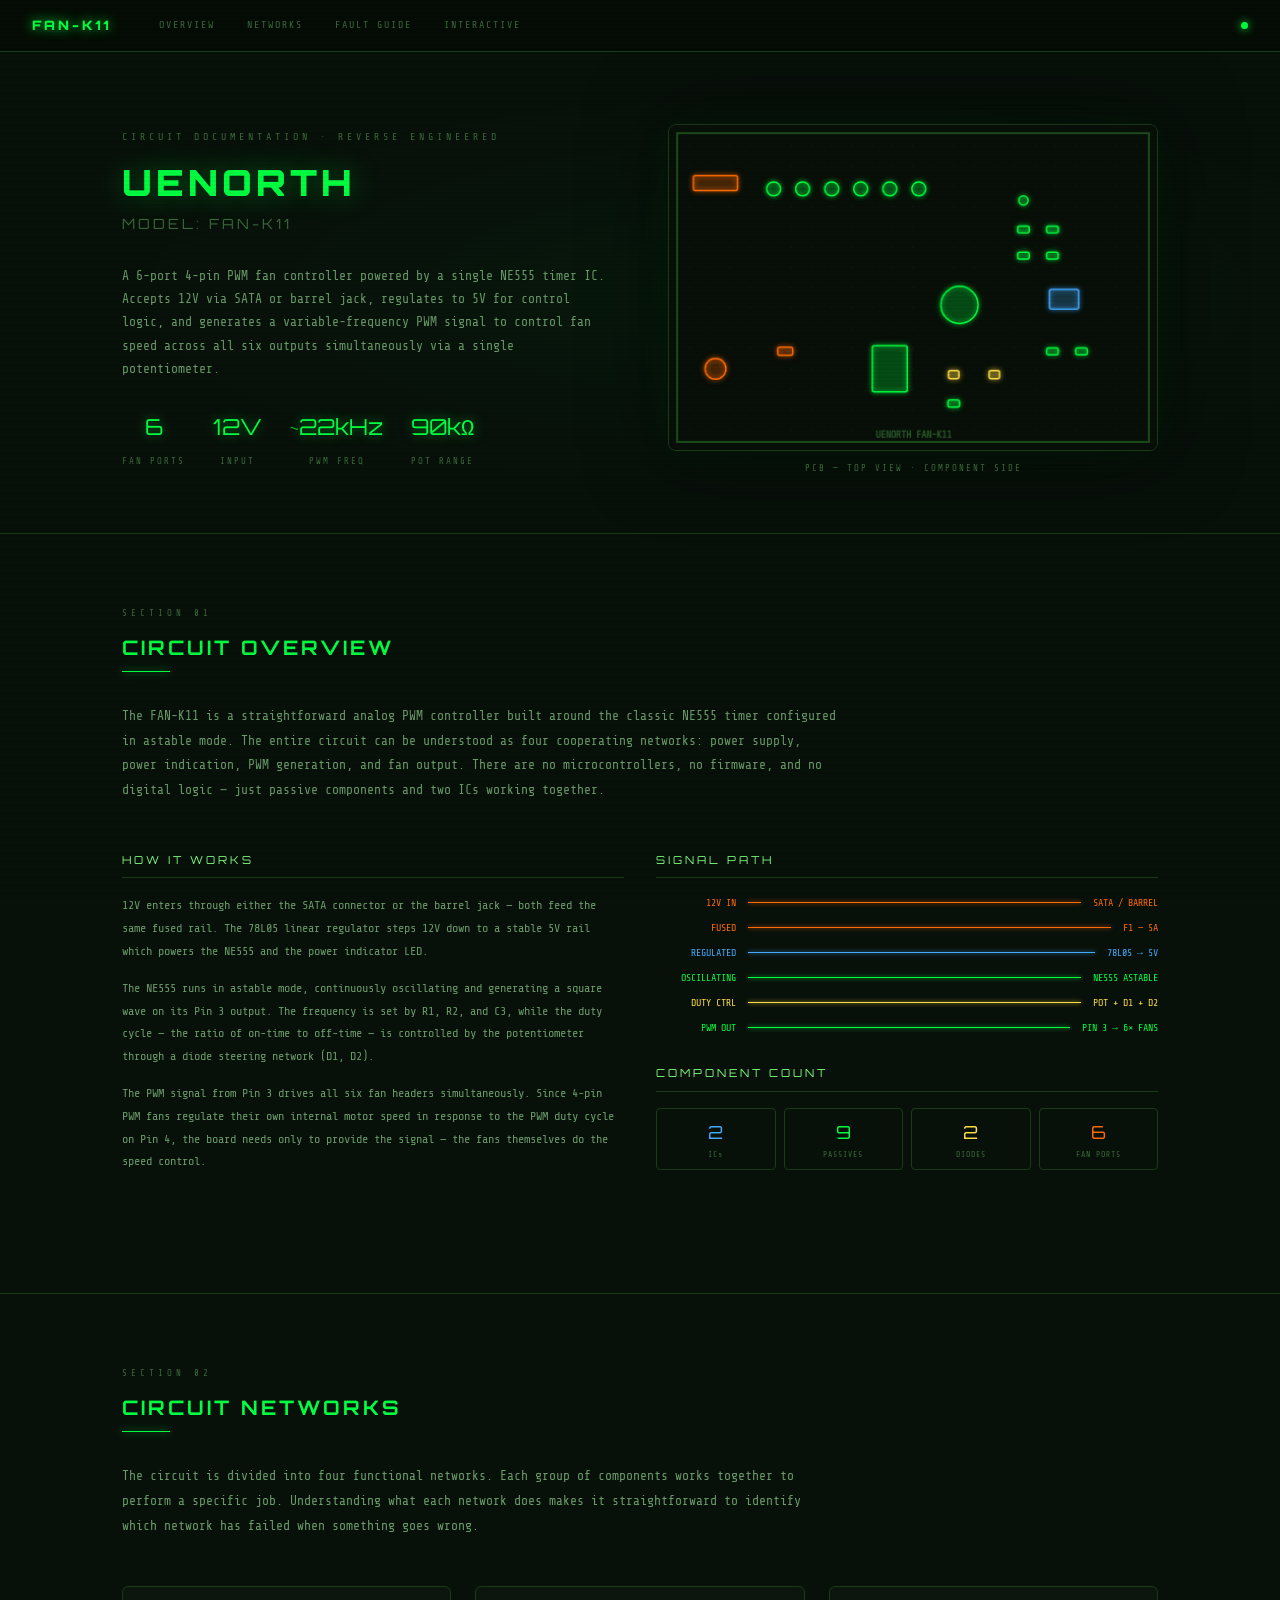
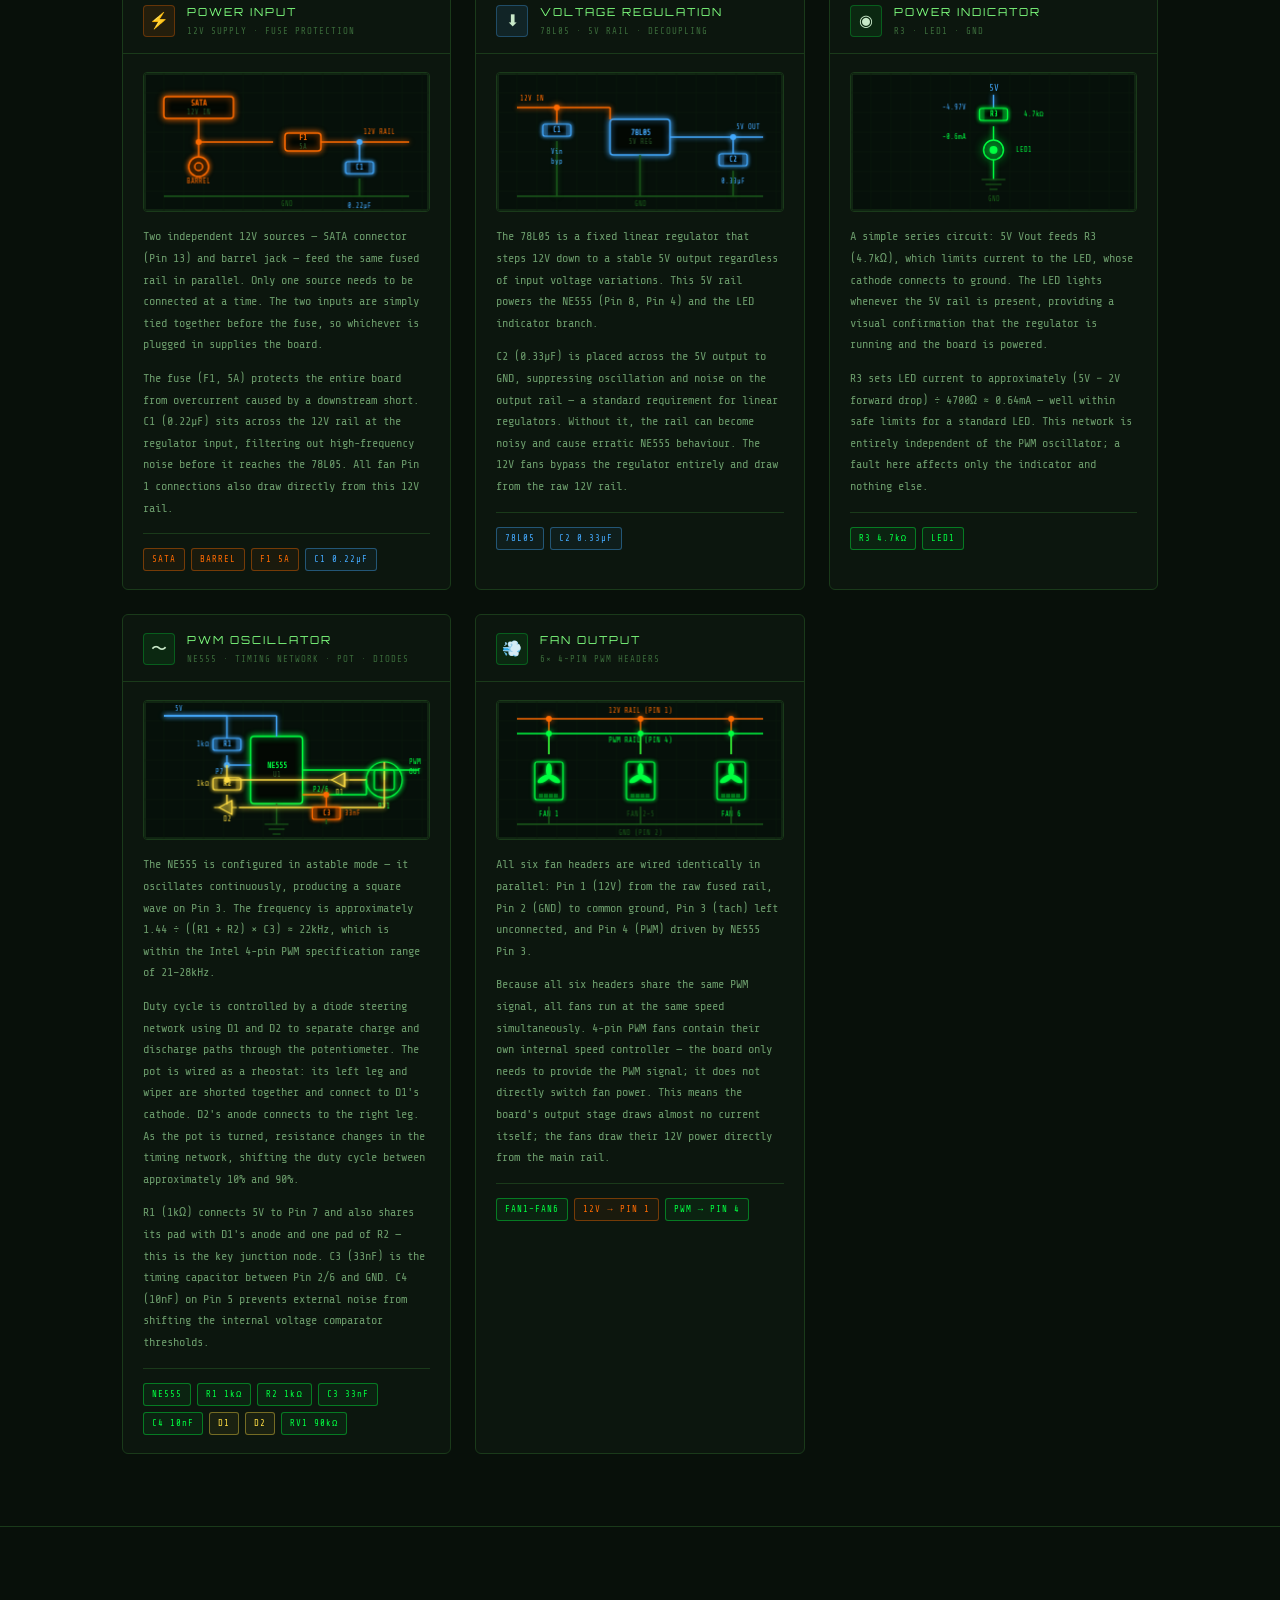
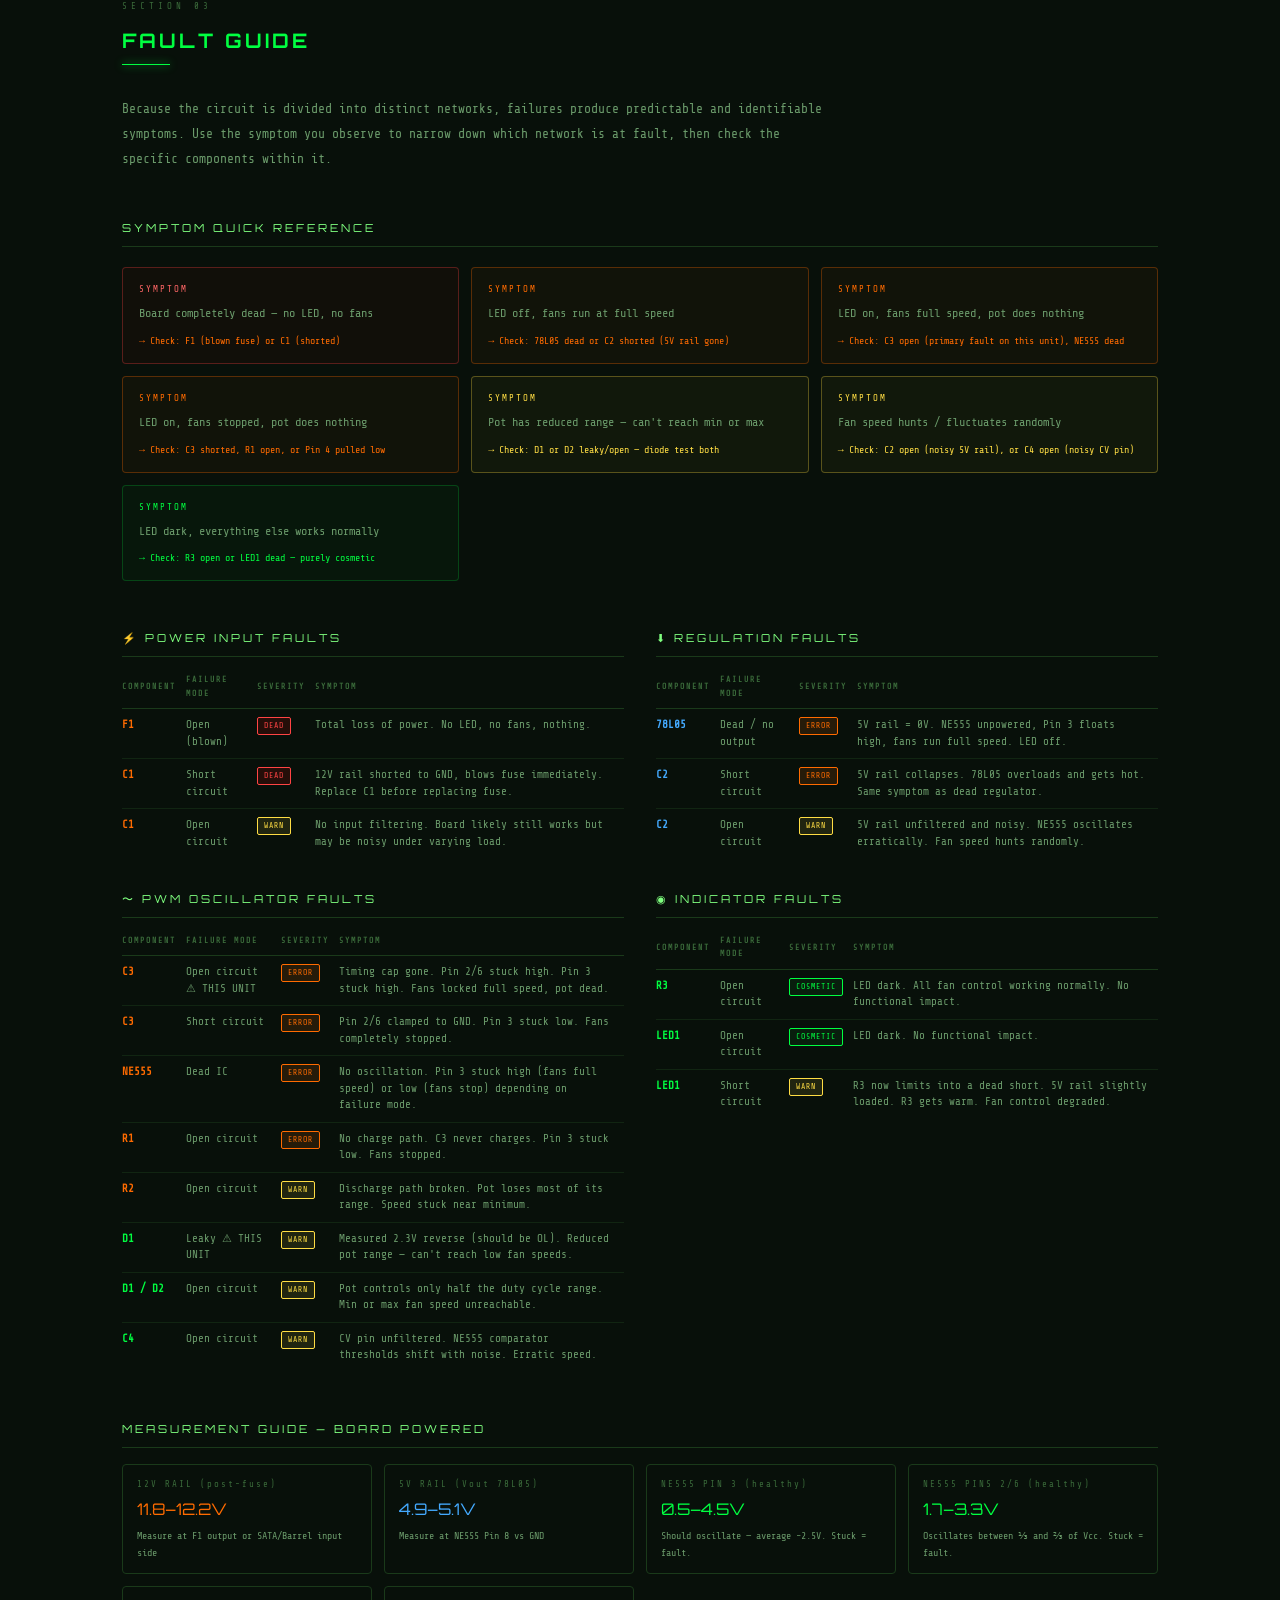
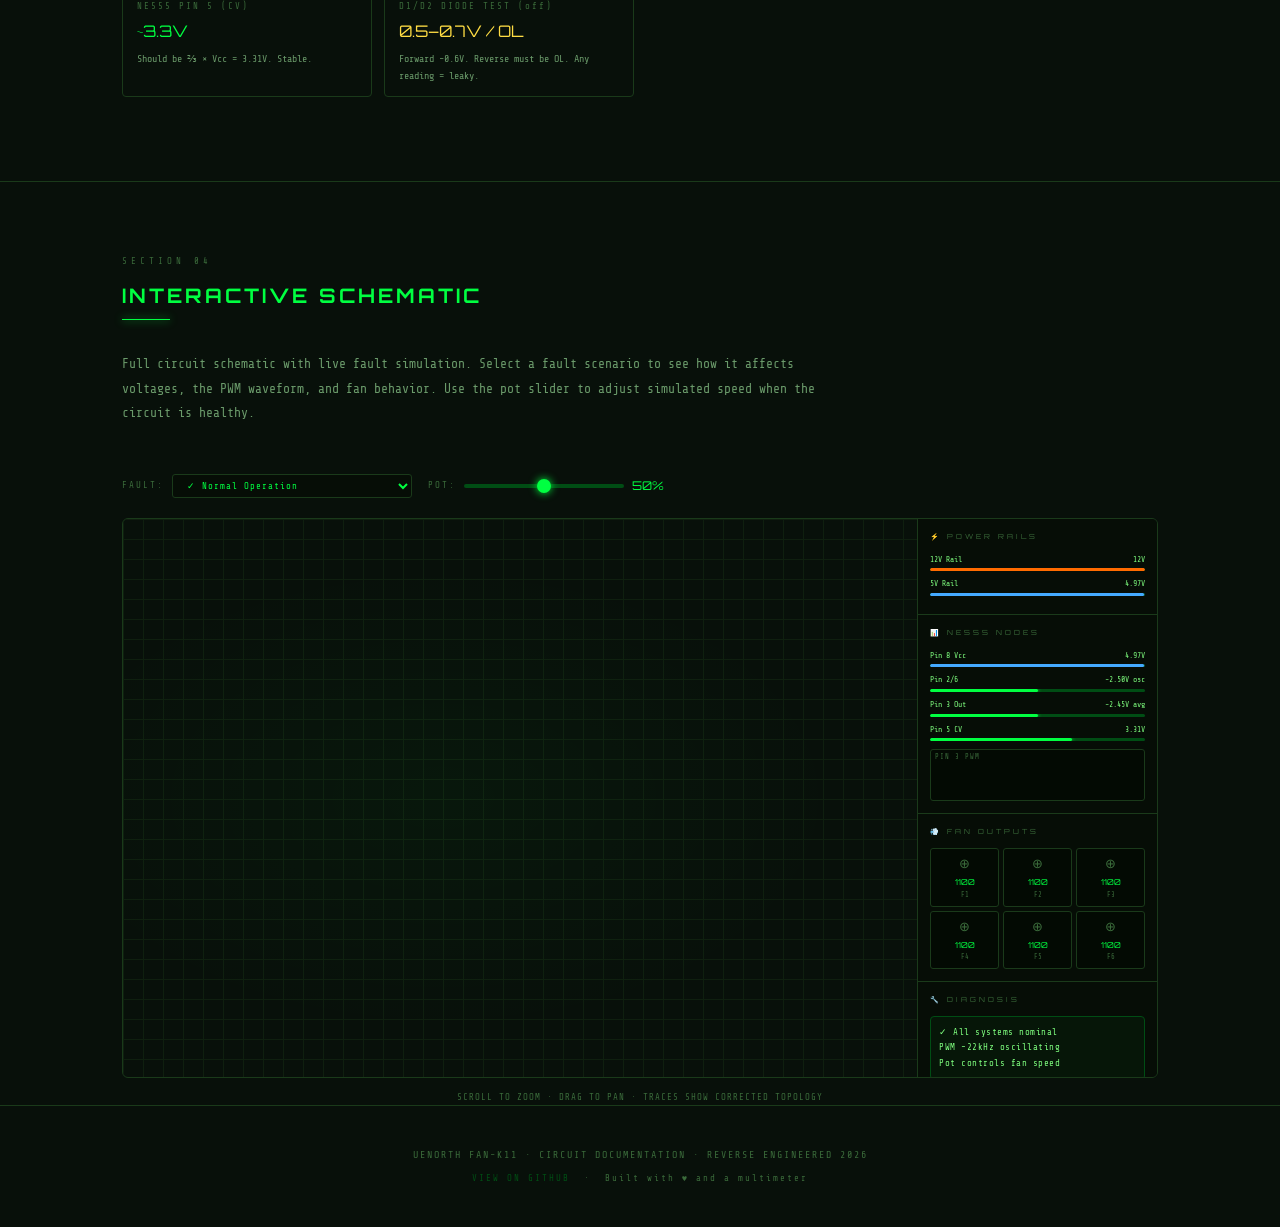
==== index.html @ 28eddf1e "Remove Repair log. Fix rendering of circuits" ====
<!DOCTYPE html>
<html lang="en">
<head>
<meta charset="UTF-8">
<meta name="viewport" content="width=device-width, initial-scale=1.0">
<title>UENORTH FAN-K11 — Circuit Documentation</title>
<link rel="stylesheet" href="css/style.css">
</head>

<!-- ── NAV ── -->
<nav>
  <div class="nav-logo">FAN-K11</div>
  <div class="nav-links">
    <a href="#overview">OVERVIEW</a>
    <a href="#networks">NETWORKS</a>
    <a href="#faults">FAULT GUIDE</a>
    <a href="#interactive">INTERACTIVE</a>
  </div>
  <div class="nav-dot"></div>
</nav>

<!-- ── HERO ── -->
<section id="hero">
  <div class="container">
    <div class="hero-grid">
      <div>
        <div class="hero-eyebrow">CIRCUIT DOCUMENTATION · REVERSE ENGINEERED</div>
        <div class="hero-title">UENORTH</div>
        <div class="hero-sub">MODEL: FAN-K11</div>
        <p class="hero-desc">
          A 6-port 4-pin PWM fan controller powered by a single NE555 timer IC.
          Accepts 12V via SATA or barrel jack, regulates to 5V for control logic,
          and generates a variable-frequency PWM signal to control fan speed across
          all six outputs simultaneously via a single potentiometer.
        </p>
        <div class="hero-stats">
          <div class="stat"><span class="stat-val">6</span><span class="stat-label">FAN PORTS</span></div>
          <div class="stat"><span class="stat-val">12V</span><span class="stat-label">INPUT</span></div>
          <div class="stat"><span class="stat-val">~22kHz</span><span class="stat-label">PWM FREQ</span></div>
          <div class="stat"><span class="stat-val">90kΩ</span><span class="stat-label">POT RANGE</span></div>
        </div>
      </div>
      <div class="hero-board">
        <div class="board-img-wrap">
          <canvas id="boardThumb" width="480" height="320" style="width:100%;display:block;"></canvas>
        </div>
        <div class="board-caption">PCB — TOP VIEW · COMPONENT SIDE</div>
      </div>
    </div>
  </div>
</section>

<!-- ── OVERVIEW ── -->
<section id="overview">
  <div class="container">
    <div class="section-eyebrow">SECTION 01</div>
    <div class="section-title">CIRCUIT OVERVIEW</div>
    <div class="section-rule"></div>
    <p class="section-intro">
      The FAN-K11 is a straightforward analog PWM controller built around the classic NE555 timer configured in astable mode.
      The entire circuit can be understood as four cooperating networks: power supply, power indication, PWM generation, and fan output.
      There are no microcontrollers, no firmware, and no digital logic — just passive components and two ICs working together.
    </p>

    <div style="display:grid;grid-template-columns:1fr 1fr;gap:32px;margin-bottom:48px;">
      <div>
        <div class="fault-group-title">HOW IT WORKS</div>
        <p style="font-size:12px;color:var(--text-dim);line-height:1.9;margin-bottom:14px;">
          12V enters through either the SATA connector or the barrel jack — both feed the same fused rail.
          The 78L05 linear regulator steps 12V down to a stable 5V rail which powers the NE555 and the power indicator LED.
        </p>
        <p style="font-size:12px;color:var(--text-dim);line-height:1.9;margin-bottom:14px;">
          The NE555 runs in astable mode, continuously oscillating and generating a square wave on its Pin 3 output.
          The frequency is set by R1, R2, and C3, while the duty cycle — the ratio of on-time to off-time — is controlled
          by the potentiometer through a diode steering network (D1, D2).
        </p>
        <p style="font-size:12px;color:var(--text-dim);line-height:1.9;">
          The PWM signal from Pin 3 drives all six fan headers simultaneously. Since 4-pin PWM fans regulate their own
          internal motor speed in response to the PWM duty cycle on Pin 4, the board needs only to provide the signal —
          the fans themselves do the speed control.
        </p>
      </div>
      <div>
        <div class="fault-group-title">SIGNAL PATH</div>
        <div style="display:flex;flex-direction:column;gap:8px;">
          <div style="display:flex;align-items:center;gap:12px;">
            <div style="width:80px;text-align:right;font-size:10px;color:var(--orange);">12V IN</div>
            <div style="flex:1;height:1px;background:var(--orange);box-shadow:0 0 4px var(--orange);"></div>
            <div style="font-size:10px;color:var(--orange);">SATA / BARREL</div>
          </div>
          <div style="display:flex;align-items:center;gap:12px;">
            <div style="width:80px;text-align:right;font-size:10px;color:var(--orange);">FUSED</div>
            <div style="flex:1;height:1px;background:var(--orange);box-shadow:0 0 4px var(--orange);"></div>
            <div style="font-size:10px;color:var(--orange);">F1 — 5A</div>
          </div>
          <div style="display:flex;align-items:center;gap:12px;">
            <div style="width:80px;text-align:right;font-size:10px;color:var(--blue);">REGULATED</div>
            <div style="flex:1;height:1px;background:var(--blue);box-shadow:0 0 4px var(--blue);"></div>
            <div style="font-size:10px;color:var(--blue);">78L05 → 5V</div>
          </div>
          <div style="display:flex;align-items:center;gap:12px;">
            <div style="width:80px;text-align:right;font-size:10px;color:var(--trace);">OSCILLATING</div>
            <div style="flex:1;height:1px;background:var(--trace);box-shadow:0 0 4px var(--trace);"></div>
            <div style="font-size:10px;color:var(--trace);">NE555 ASTABLE</div>
          </div>
          <div style="display:flex;align-items:center;gap:12px;">
            <div style="width:80px;text-align:right;font-size:10px;color:var(--yellow);">DUTY CTRL</div>
            <div style="flex:1;height:1px;background:var(--yellow);box-shadow:0 0 4px var(--yellow);"></div>
            <div style="font-size:10px;color:var(--yellow);">POT + D1 + D2</div>
          </div>
          <div style="display:flex;align-items:center;gap:12px;">
            <div style="width:80px;text-align:right;font-size:10px;color:var(--trace);">PWM OUT</div>
            <div style="flex:1;height:1px;background:var(--trace);box-shadow:0 0 4px var(--trace);"></div>
            <div style="font-size:10px;color:var(--trace);">PIN 3 → 6× FANS</div>
          </div>
        </div>

        <div style="margin-top:28px;">
          <div class="fault-group-title">COMPONENT COUNT</div>
          <div style="display:grid;grid-template-columns:repeat(4,1fr);gap:8px;">
            <div style="text-align:center;padding:8px;border:1px solid var(--border);border-radius:4px;">
              <div style="font-family:'Orbitron',monospace;font-size:18px;color:var(--blue);">2</div>
              <div style="font-size:8px;color:var(--dim);letter-spacing:1px;">ICs</div>
            </div>
            <div style="text-align:center;padding:8px;border:1px solid var(--border);border-radius:4px;">
              <div style="font-family:'Orbitron',monospace;font-size:18px;color:var(--trace);">9</div>
              <div style="font-size:8px;color:var(--dim);letter-spacing:1px;">PASSIVES</div>
            </div>
            <div style="text-align:center;padding:8px;border:1px solid var(--border);border-radius:4px;">
              <div style="font-family:'Orbitron',monospace;font-size:18px;color:var(--yellow);">2</div>
              <div style="font-size:8px;color:var(--dim);letter-spacing:1px;">DIODES</div>
            </div>
            <div style="text-align:center;padding:8px;border:1px solid var(--border);border-radius:4px;">
              <div style="font-family:'Orbitron',monospace;font-size:18px;color:var(--orange);">6</div>
              <div style="font-size:8px;color:var(--dim);letter-spacing:1px;">FAN PORTS</div>
            </div>
          </div>
        </div>
      </div>
    </div>
  </div>
</section>

<!-- ── NETWORKS ── -->
<section id="networks">
  <div class="container">
    <div class="section-eyebrow">SECTION 02</div>
    <div class="section-title">CIRCUIT NETWORKS</div>
    <div class="section-rule"></div>
    <p class="section-intro">
      The circuit is divided into four functional networks. Each group of components works together to perform a specific job.
      Understanding what each network does makes it straightforward to identify which network has failed when something goes wrong.
    </p>
    <div class="networks">

      <!-- Power Input -->
      <div class="net-card">
        <div class="net-card-header">
          <div class="net-icon" style="background:rgba(255,107,0,0.1);border:1px solid rgba(255,107,0,0.3);">⚡</div>
          <div>
            <div class="net-card-title">POWER INPUT</div>
            <div class="net-card-sub">12V SUPPLY · FUSE PROTECTION</div>
          </div>
        </div>
        <div class="net-card-body">
          <canvas class="mini-diagram" id="mini-power"></canvas>
          <p>Two independent 12V sources — SATA connector (Pin 13) and barrel jack — feed the same fused rail in parallel.
          Only one source needs to be connected at a time. The two inputs are simply tied together before the fuse,
          so whichever is plugged in supplies the board.</p>
          <p>The fuse (F1, 5A) protects the entire board from overcurrent caused by a downstream short.
          C1 (0.22µF) sits across the 12V rail at the regulator input, filtering out high-frequency
          noise before it reaches the 78L05. All fan Pin 1 connections also draw directly from this 12V rail.</p>
          <div class="comp-pills">
            <span class="pill pill-orange">SATA</span>
            <span class="pill pill-orange">BARREL</span>
            <span class="pill pill-orange">F1 5A</span>
            <span class="pill pill-blue">C1 0.22µF</span>
          </div>
        </div>
      </div>

      <!-- Regulation -->
      <div class="net-card">
        <div class="net-card-header">
          <div class="net-icon" style="background:rgba(68,170,255,0.1);border:1px solid rgba(68,170,255,0.3);">⬇</div>
          <div>
            <div class="net-card-title">VOLTAGE REGULATION</div>
            <div class="net-card-sub">78L05 · 5V RAIL · DECOUPLING</div>
          </div>
        </div>
        <div class="net-card-body">
          <canvas class="mini-diagram" id="mini-reg"></canvas>
          <p>The 78L05 is a fixed linear regulator that steps 12V down to a stable 5V output regardless
          of input voltage variations. This 5V rail powers the NE555 (Pin 8, Pin 4) and the LED indicator branch.</p>
          <p>C2 (0.33µF) is placed across the 5V output to GND, suppressing oscillation and noise on the
          output rail — a standard requirement for linear regulators. Without it, the rail can become noisy
          and cause erratic NE555 behaviour. The 12V fans bypass the regulator entirely and draw from the raw 12V rail.</p>
          <div class="comp-pills">
            <span class="pill pill-blue">78L05</span>
            <span class="pill pill-blue">C2 0.33µF</span>
          </div>
        </div>
      </div>

      <!-- Power Indicator -->
      <div class="net-card">
        <div class="net-card-header">
          <div class="net-icon" style="background:rgba(0,255,65,0.08);border:1px solid rgba(0,255,65,0.25);">◉</div>
          <div>
            <div class="net-card-title">POWER INDICATOR</div>
            <div class="net-card-sub">R3 · LED1 · GND</div>
          </div>
        </div>
        <div class="net-card-body">
          <canvas class="mini-diagram" id="mini-led"></canvas>
          <p>A simple series circuit: 5V Vout feeds R3 (4.7kΩ), which limits current to the LED,
          whose cathode connects to ground. The LED lights whenever the 5V rail is present,
          providing a visual confirmation that the regulator is running and the board is powered.</p>
          <p>R3 sets LED current to approximately (5V − 2V forward drop) ÷ 4700Ω ≈ 0.64mA — well within
          safe limits for a standard LED. This network is entirely independent of the PWM oscillator;
          a fault here affects only the indicator and nothing else.</p>
          <div class="comp-pills">
            <span class="pill pill-green">R3 4.7kΩ</span>
            <span class="pill pill-green">LED1</span>
          </div>
        </div>
      </div>

      <!-- PWM Oscillator -->
      <div class="net-card" style="grid-column: span 1;">
        <div class="net-card-header">
          <div class="net-icon" style="background:rgba(0,255,65,0.08);border:1px solid rgba(0,255,65,0.25);">〜</div>
          <div>
            <div class="net-card-title">PWM OSCILLATOR</div>
            <div class="net-card-sub">NE555 · TIMING NETWORK · POT · DIODES</div>
          </div>
        </div>
        <div class="net-card-body">
          <canvas class="mini-diagram" id="mini-pwm"></canvas>
          <p>The NE555 is configured in astable mode — it oscillates continuously, producing a square wave on Pin 3.
          The frequency is approximately 1.44 ÷ ((R1 + R2) × C3) ≈ 22kHz, which is within the Intel 4-pin PWM
          specification range of 21–28kHz.</p>
          <p>Duty cycle is controlled by a diode steering network using D1 and D2 to separate charge and discharge paths
          through the potentiometer. The pot is wired as a rheostat: its left leg and wiper are shorted together and
          connect to D1's cathode. D2's anode connects to the right leg. As the pot is turned, resistance changes in
          the timing network, shifting the duty cycle between approximately 10% and 90%.</p>
          <p>R1 (1kΩ) connects 5V to Pin 7 and also shares its pad with D1's anode and one pad of R2 — this is the
          key junction node. C3 (33nF) is the timing capacitor between Pin 2/6 and GND. C4 (10nF) on Pin 5 prevents
          external noise from shifting the internal voltage comparator thresholds.</p>
          <div class="comp-pills">
            <span class="pill pill-green">NE555</span>
            <span class="pill pill-green">R1 1kΩ</span>
            <span class="pill pill-green">R2 1kΩ</span>
            <span class="pill pill-green">C3 33nF</span>
            <span class="pill pill-green">C4 10nF</span>
            <span class="pill pill-yellow">D1</span>
            <span class="pill pill-yellow">D2</span>
            <span class="pill pill-green">RV1 90kΩ</span>
          </div>
        </div>
      </div>

      <!-- Fan Output -->
      <div class="net-card">
        <div class="net-card-header">
          <div class="net-icon" style="background:rgba(0,255,65,0.08);border:1px solid rgba(0,255,65,0.25);">💨</div>
          <div>
            <div class="net-card-title">FAN OUTPUT</div>
            <div class="net-card-sub">6× 4-PIN PWM HEADERS</div>
          </div>
        </div>
        <div class="net-card-body">
          <canvas class="mini-diagram" id="mini-fan"></canvas>
          <p>All six fan headers are wired identically in parallel: Pin 1 (12V) from the raw fused rail,
          Pin 2 (GND) to common ground, Pin 3 (tach) left unconnected, and Pin 4 (PWM) driven by NE555 Pin 3.</p>
          <p>Because all six headers share the same PWM signal, all fans run at the same speed simultaneously.
          4-pin PWM fans contain their own internal speed controller — the board only needs to provide the PWM
          signal; it does not directly switch fan power. This means the board's output stage draws almost no current
          itself; the fans draw their 12V power directly from the main rail.</p>
          <div class="comp-pills">
            <span class="pill pill-green">FAN1–FAN6</span>
            <span class="pill pill-orange">12V → PIN 1</span>
            <span class="pill pill-green">PWM → PIN 4</span>
          </div>
        </div>
      </div>

    </div>
  </div>
</section>

<!-- ── FAULTS ── -->
<section id="faults">
  <div class="container">
    <div class="section-eyebrow">SECTION 03</div>
    <div class="section-title">FAULT GUIDE</div>
    <div class="section-rule"></div>
    <p class="section-intro">
      Because the circuit is divided into distinct networks, failures produce predictable and identifiable symptoms.
      Use the symptom you observe to narrow down which network is at fault, then check the specific components within it.
    </p>

    <!-- Symptom quick-ref -->
    <div class="fault-group-title" style="margin-bottom:20px;">SYMPTOM QUICK REFERENCE</div>
    <div style="display:grid;grid-template-columns:repeat(auto-fill,minmax(260px,1fr));gap:12px;margin-bottom:48px;">
      <div style="padding:14px 16px;border:1px solid rgba(255,68,68,0.3);border-radius:4px;background:rgba(255,0,0,0.04);">
        <div style="font-size:9px;letter-spacing:2px;color:#ff6666;margin-bottom:6px;">SYMPTOM</div>
        <div style="font-size:12px;color:var(--text-dim);margin-bottom:8px;">Board completely dead — no LED, no fans</div>
        <div style="font-size:10px;color:var(--orange);">→ Check: F1 (blown fuse) or C1 (shorted)</div>
      </div>
      <div style="padding:14px 16px;border:1px solid rgba(255,107,0,0.3);border-radius:4px;background:rgba(255,107,0,0.04);">
        <div style="font-size:9px;letter-spacing:2px;color:var(--orange);margin-bottom:6px;">SYMPTOM</div>
        <div style="font-size:12px;color:var(--text-dim);margin-bottom:8px;">LED off, fans run at full speed</div>
        <div style="font-size:10px;color:var(--orange);">→ Check: 78L05 dead or C2 shorted (5V rail gone)</div>
      </div>
      <div style="padding:14px 16px;border:1px solid rgba(255,107,0,0.3);border-radius:4px;background:rgba(255,107,0,0.04);">
        <div style="font-size:9px;letter-spacing:2px;color:var(--orange);margin-bottom:6px;">SYMPTOM</div>
        <div style="font-size:12px;color:var(--text-dim);margin-bottom:8px;">LED on, fans full speed, pot does nothing</div>
        <div style="font-size:10px;color:var(--orange);">→ Check: C3 open (primary fault on this unit), NE555 dead</div>
      </div>
      <div style="padding:14px 16px;border:1px solid rgba(255,107,0,0.3);border-radius:4px;background:rgba(255,107,0,0.04);">
        <div style="font-size:9px;letter-spacing:2px;color:var(--orange);margin-bottom:6px;">SYMPTOM</div>
        <div style="font-size:12px;color:var(--text-dim);margin-bottom:8px;">LED on, fans stopped, pot does nothing</div>
        <div style="font-size:10px;color:var(--orange);">→ Check: C3 shorted, R1 open, or Pin 4 pulled low</div>
      </div>
      <div style="padding:14px 16px;border:1px solid rgba(255,221,68,0.3);border-radius:4px;background:rgba(255,221,68,0.04);">
        <div style="font-size:9px;letter-spacing:2px;color:var(--yellow);margin-bottom:6px;">SYMPTOM</div>
        <div style="font-size:12px;color:var(--text-dim);margin-bottom:8px;">Pot has reduced range — can't reach min or max</div>
        <div style="font-size:10px;color:var(--yellow);">→ Check: D1 or D2 leaky/open — diode test both</div>
      </div>
      <div style="padding:14px 16px;border:1px solid rgba(255,221,68,0.3);border-radius:4px;background:rgba(255,221,68,0.04);">
        <div style="font-size:9px;letter-spacing:2px;color:var(--yellow);margin-bottom:6px;">SYMPTOM</div>
        <div style="font-size:12px;color:var(--text-dim);margin-bottom:8px;">Fan speed hunts / fluctuates randomly</div>
        <div style="font-size:10px;color:var(--yellow);">→ Check: C2 open (noisy 5V rail), or C4 open (noisy CV pin)</div>
      </div>
      <div style="padding:14px 16px;border:1px solid rgba(0,255,65,0.2);border-radius:4px;background:rgba(0,255,65,0.03);">
        <div style="font-size:9px;letter-spacing:2px;color:var(--trace);margin-bottom:6px;">SYMPTOM</div>
        <div style="font-size:12px;color:var(--text-dim);margin-bottom:8px;">LED dark, everything else works normally</div>
        <div style="font-size:10px;color:var(--trace);">→ Check: R3 open or LED1 dead — purely cosmetic</div>
      </div>
    </div>

    <div class="fault-section-grid">
      <!-- Power network faults -->
      <div>
        <div class="fault-group-title">⚡ POWER INPUT FAULTS</div>
        <table class="fault-table">
          <thead><tr><th>COMPONENT</th><th>FAILURE MODE</th><th>SEVERITY</th><th>SYMPTOM</th></tr></thead>
          <tbody>
            <tr>
              <td><span class="fault-comp">F1</span></td>
              <td>Open (blown)</td>
              <td><span class="fault-sev sev-dead">DEAD</span></td>
              <td>Total loss of power. No LED, no fans, nothing.</td>
            </tr>
            <tr>
              <td><span class="fault-comp">C1</span></td>
              <td>Short circuit</td>
              <td><span class="fault-sev sev-dead">DEAD</span></td>
              <td>12V rail shorted to GND, blows fuse immediately. Replace C1 before replacing fuse.</td>
            </tr>
            <tr>
              <td><span class="fault-comp">C1</span></td>
              <td>Open circuit</td>
              <td><span class="fault-sev sev-warn">WARN</span></td>
              <td>No input filtering. Board likely still works but may be noisy under varying load.</td>
            </tr>
          </tbody>
        </table>
      </div>

      <!-- Regulation faults -->
      <div>
        <div class="fault-group-title">⬇ REGULATION FAULTS</div>
        <table class="fault-table">
          <thead><tr><th>COMPONENT</th><th>FAILURE MODE</th><th>SEVERITY</th><th>SYMPTOM</th></tr></thead>
          <tbody>
            <tr>
              <td><span class="fault-comp blue">78L05</span></td>
              <td>Dead / no output</td>
              <td><span class="fault-sev sev-err">ERROR</span></td>
              <td>5V rail = 0V. NE555 unpowered, Pin 3 floats high, fans run full speed. LED off.</td>
            </tr>
            <tr>
              <td><span class="fault-comp blue">C2</span></td>
              <td>Short circuit</td>
              <td><span class="fault-sev sev-err">ERROR</span></td>
              <td>5V rail collapses. 78L05 overloads and gets hot. Same symptom as dead regulator.</td>
            </tr>
            <tr>
              <td><span class="fault-comp blue">C2</span></td>
              <td>Open circuit</td>
              <td><span class="fault-sev sev-warn">WARN</span></td>
              <td>5V rail unfiltered and noisy. NE555 oscillates erratically. Fan speed hunts randomly.</td>
            </tr>
          </tbody>
        </table>
      </div>

      <!-- PWM oscillator faults -->
      <div>
        <div class="fault-group-title">〜 PWM OSCILLATOR FAULTS</div>
        <table class="fault-table">
          <thead><tr><th>COMPONENT</th><th>FAILURE MODE</th><th>SEVERITY</th><th>SYMPTOM</th></tr></thead>
          <tbody>
            <tr>
              <td><span class="fault-comp">C3</span></td>
              <td>Open circuit ⚠ THIS UNIT</td>
              <td><span class="fault-sev sev-err">ERROR</span></td>
              <td>Timing cap gone. Pin 2/6 stuck high. Pin 3 stuck high. Fans locked full speed, pot dead.</td>
            </tr>
            <tr>
              <td><span class="fault-comp">C3</span></td>
              <td>Short circuit</td>
              <td><span class="fault-sev sev-err">ERROR</span></td>
              <td>Pin 2/6 clamped to GND. Pin 3 stuck low. Fans completely stopped.</td>
            </tr>
            <tr>
              <td><span class="fault-comp">NE555</span></td>
              <td>Dead IC</td>
              <td><span class="fault-sev sev-err">ERROR</span></td>
              <td>No oscillation. Pin 3 stuck high (fans full speed) or low (fans stop) depending on failure mode.</td>
            </tr>
            <tr>
              <td><span class="fault-comp">R1</span></td>
              <td>Open circuit</td>
              <td><span class="fault-sev sev-err">ERROR</span></td>
              <td>No charge path. C3 never charges. Pin 3 stuck low. Fans stopped.</td>
            </tr>
            <tr>
              <td><span class="fault-comp">R2</span></td>
              <td>Open circuit</td>
              <td><span class="fault-sev sev-warn">WARN</span></td>
              <td>Discharge path broken. Pot loses most of its range. Speed stuck near minimum.</td>
            </tr>
            <tr>
              <td><span class="fault-comp green">D1</span></td>
              <td>Leaky ⚠ THIS UNIT</td>
              <td><span class="fault-sev sev-warn">WARN</span></td>
              <td>Measured 2.3V reverse (should be OL). Reduced pot range — can't reach low fan speeds.</td>
            </tr>
            <tr>
              <td><span class="fault-comp green">D1 / D2</span></td>
              <td>Open circuit</td>
              <td><span class="fault-sev sev-warn">WARN</span></td>
              <td>Pot controls only half the duty cycle range. Min or max fan speed unreachable.</td>
            </tr>
            <tr>
              <td><span class="fault-comp green">C4</span></td>
              <td>Open circuit</td>
              <td><span class="fault-sev sev-warn">WARN</span></td>
              <td>CV pin unfiltered. NE555 comparator thresholds shift with noise. Erratic speed.</td>
            </tr>
          </tbody>
        </table>
      </div>

      <!-- Indicator faults -->
      <div>
        <div class="fault-group-title">◉ INDICATOR FAULTS</div>
        <table class="fault-table">
          <thead><tr><th>COMPONENT</th><th>FAILURE MODE</th><th>SEVERITY</th><th>SYMPTOM</th></tr></thead>
          <tbody>
            <tr>
              <td><span class="fault-comp green">R3</span></td>
              <td>Open circuit</td>
              <td><span class="fault-sev sev-ok">COSMETIC</span></td>
              <td>LED dark. All fan control working normally. No functional impact.</td>
            </tr>
            <tr>
              <td><span class="fault-comp green">LED1</span></td>
              <td>Open circuit</td>
              <td><span class="fault-sev sev-ok">COSMETIC</span></td>
              <td>LED dark. No functional impact.</td>
            </tr>
            <tr>
              <td><span class="fault-comp green">LED1</span></td>
              <td>Short circuit</td>
              <td><span class="fault-sev sev-warn">WARN</span></td>
              <td>R3 now limits into a dead short. 5V rail slightly loaded. R3 gets warm. Fan control degraded.</td>
            </tr>
          </tbody>
        </table>
      </div>
    </div>

    <!-- Measurement guide -->
    <div class="fault-group-title">MEASUREMENT GUIDE — BOARD POWERED</div>
    <div style="display:grid;grid-template-columns:repeat(auto-fill,minmax(220px,1fr));gap:12px;margin-bottom:12px;">
      <div style="padding:12px 14px;border:1px solid var(--border);border-radius:4px;">
        <div style="font-size:9px;color:var(--dim);letter-spacing:2px;margin-bottom:4px;">12V RAIL (post-fuse)</div>
        <div style="font-family:'Orbitron',monospace;font-size:16px;color:var(--orange);">11.8–12.2V</div>
        <div style="font-size:10px;color:var(--text-dim);margin-top:4px;">Measure at F1 output or SATA/Barrel input side</div>
      </div>
      <div style="padding:12px 14px;border:1px solid var(--border);border-radius:4px;">
        <div style="font-size:9px;color:var(--dim);letter-spacing:2px;margin-bottom:4px;">5V RAIL (Vout 78L05)</div>
        <div style="font-family:'Orbitron',monospace;font-size:16px;color:var(--blue);">4.9–5.1V</div>
        <div style="font-size:10px;color:var(--text-dim);margin-top:4px;">Measure at NE555 Pin 8 vs GND</div>
      </div>
      <div style="padding:12px 14px;border:1px solid var(--border);border-radius:4px;">
        <div style="font-size:9px;color:var(--dim);letter-spacing:2px;margin-bottom:4px;">NE555 PIN 3 (healthy)</div>
        <div style="font-family:'Orbitron',monospace;font-size:16px;color:var(--trace);">0.5–4.5V</div>
        <div style="font-size:10px;color:var(--text-dim);margin-top:4px;">Should oscillate — average ~2.5V. Stuck = fault.</div>
      </div>
      <div style="padding:12px 14px;border:1px solid var(--border);border-radius:4px;">
        <div style="font-size:9px;color:var(--dim);letter-spacing:2px;margin-bottom:4px;">NE555 PINS 2/6 (healthy)</div>
        <div style="font-family:'Orbitron',monospace;font-size:16px;color:var(--trace);">1.7–3.3V</div>
        <div style="font-size:10px;color:var(--text-dim);margin-top:4px;">Oscillates between ⅓ and ⅔ of Vcc. Stuck = fault.</div>
      </div>
      <div style="padding:12px 14px;border:1px solid var(--border);border-radius:4px;">
        <div style="font-size:9px;color:var(--dim);letter-spacing:2px;margin-bottom:4px;">NE555 PIN 5 (CV)</div>
        <div style="font-family:'Orbitron',monospace;font-size:16px;color:var(--trace);">~3.3V</div>
        <div style="font-size:10px;color:var(--text-dim);margin-top:4px;">Should be ⅔ × Vcc = 3.31V. Stable.</div>
      </div>
      <div style="padding:12px 14px;border:1px solid var(--border);border-radius:4px;">
        <div style="font-size:9px;color:var(--dim);letter-spacing:2px;margin-bottom:4px;">D1/D2 DIODE TEST (off)</div>
        <div style="font-family:'Orbitron',monospace;font-size:16px;color:var(--yellow);">0.5–0.7V / OL</div>
        <div style="font-size:10px;color:var(--text-dim);margin-top:4px;">Forward ~0.6V. Reverse must be OL. Any reading = leaky.</div>
      </div>
    </div>

  </div>
</section>

<!-- ── INTERACTIVE ── -->
<section id="interactive">
  <div class="container">
    <div class="section-eyebrow">SECTION 04</div>
    <div class="section-title">INTERACTIVE SCHEMATIC</div>
    <div class="section-rule"></div>
    <p class="section-intro">
      Full circuit schematic with live fault simulation. Select a fault scenario to see how it affects voltages,
      the PWM waveform, and fan behavior. Use the pot slider to adjust simulated speed when the circuit is healthy.
    </p>

    <div class="schematic-controls">
      <div class="ctrl-group">
        <span class="ctrl-label">FAULT:</span>
        <select class="ctrl-select" id="faultSel" onchange="setFault(this.value)">
          <option value="ok" selected>✓ Normal Operation</option>
          <optgroup label="── Power Stage ──">
            <option value="fuse_blown">F1 — Fuse Blown</option>
            <option value="reg_dead">78L05 — Regulator Dead</option>
            <option value="c1_short">C1 — Input Cap Shorted</option>
            <option value="c2_open">C2 — Output Cap Open</option>
            <option value="c2_short">C2 — Output Cap Shorted</option>
          </optgroup>
          <optgroup label="── PWM Oscillator ──">
            <option value="ctiming_open">C3 — Open (This Unit's Fault)</option>
            <option value="ctiming_short">C3 — Shorted</option>
            <option value="r1_open">R1 — Open</option>
            <option value="r2_open">R2 — Open</option>
            <option value="d1_open">D1 — Open/Leaky</option>
            <option value="d2_open">D2 — Open</option>
            <option value="ne555_dead">NE555 — Dead IC</option>
            <option value="pin4_low">NE555 — Pin 4 Pulled Low</option>
          </optgroup>
          <optgroup label="── Indicator ──">
            <option value="r3_open">R3 — Open (LED Dark)</option>
            <option value="led_short">LED1 — Shorted</option>
          </optgroup>
        </select>
      </div>
      <div class="ctrl-group">
        <span class="ctrl-label">POT:</span>
        <input type="range" class="ctrl-range" id="potRange" min="0" max="100" value="50">
        <span id="potVal">50%</span>
      </div>
    </div>

    <div class="schematic-wrap">
      <canvas id="simCanvas"></canvas>
      <div class="sim-sidebar">
        <div class="sim-pane">
          <div class="sim-pane-title">⚡ POWER RAILS</div>
          <div class="volt-row"><div class="volt-label"><span>12V Rail</span><span id="sv12">12.0V</span></div><div class="volt-bar"><div class="volt-fill" id="sf12" style="width:100%;background:#ff6b00;box-shadow:0 0 4px #ff6b00"></div></div></div>
          <div class="volt-row"><div class="volt-label"><span>5V Rail</span><span id="sv5">4.97V</span></div><div class="volt-bar"><div class="volt-fill" id="sf5" style="width:41%;background:#44aaff;box-shadow:0 0 4px #44aaff"></div></div></div>
        </div>
        <div class="sim-pane">
          <div class="sim-pane-title">📊 NE555 NODES</div>
          <div class="volt-row"><div class="volt-label"><span>Pin 8 Vcc</span><span id="sv8">4.97V</span></div><div class="volt-bar"><div class="volt-fill" id="sf8" style="width:41%;background:#44aaff;box-shadow:0 0 4px #44aaff"></div></div></div>
          <div class="volt-row"><div class="volt-label"><span>Pin 2/6</span><span id="sv26">~2.5V osc</span></div><div class="volt-bar"><div class="volt-fill" id="sf26" style="width:50%;background:#00ff41;box-shadow:0 0 4px #00ff41"></div></div></div>
          <div class="volt-row"><div class="volt-label"><span>Pin 3 Out</span><span id="sv3">~2.5V avg</span></div><div class="volt-bar"><div class="volt-fill" id="sf3" style="width:50%;background:#00ff41;box-shadow:0 0 4px #00ff41"></div></div></div>
          <div class="volt-row"><div class="volt-label"><span>Pin 5 CV</span><span id="sv5cv">3.31V</span></div><div class="volt-bar"><div class="volt-fill" id="sf5cv" style="width:27%;background:#00ff41;box-shadow:0 0 4px #00ff41"></div></div></div>
          <div class="pwm-canvas-wrap"><span>PIN 3 PWM</span><canvas id="pwmCanvas"></canvas></div>
        </div>
        <div class="sim-pane">
          <div class="sim-pane-title">💨 FAN OUTPUTS</div>
          <div class="fan-grid" id="fanGrid"></div>
        </div>
        <div class="sim-pane" style="flex:1">
          <div class="sim-pane-title">🔧 DIAGNOSIS</div>
          <div class="fault-banner fb-err" id="faultBanner">
            ✗ C3 OPEN CIRCUIT<br>Pin 2/6 stuck HIGH<br>Pin 3 locked HIGH<br>Fans full speed — pot dead<br><br>Fix: Replace C3 (33nF 0603)
          </div>
        </div>
      </div>
    </div>
    <p style="font-size:9px;color:var(--dim);letter-spacing:1px;margin-top:12px;text-align:center;">
      SCROLL TO ZOOM · DRAG TO PAN · TRACES SHOW CORRECTED TOPOLOGY
    </p>
  </div>
</section>

<footer>
  <div class="container">
    <p>UENORTH FAN-K11 · CIRCUIT DOCUMENTATION · REVERSE ENGINEERED 2026</p>
    <p style="margin-top:8px;font-size:9px;">
      <a href="https://github.com">VIEW ON GITHUB</a> &nbsp;·&nbsp;
      Built with ♥ and a multimeter
    </p>
  </div>
</footer>


<!-- ── Scripts — load order matters:
     data.js   : COMP_DEFS, POSITIONS, WIRES, FAULTS  (pure data, no DOM)
     draw.js   : drawing primitives + drawSim()        (needs sctx from sim.js)
     sim.js    : canvas refs, state, animation loop    (needs FAULTS + drawSim)
     thumb.js  : hero PCB thumbnail                    (needs canvas in DOM)
     nav.js    : scroll-spy                            (needs sections in DOM)
  ── -->
<script src="js/data.js"></script>
<script src="js/sim.js"></script>
<script src="js/draw.js"></script>
<script src="js/mini.js"></script>
<script src="js/thumb.js"></script>
<script src="js/nav.js"></script>
</body>
</html>
---- css/style.css ----
@import url('https://fonts.googleapis.com/css2?family=Share+Tech+Mono&family=Orbitron:wght@400;700;900&display=swap');

:root {
  --bg: #08100a;
  --surface: #0c160e;
  --border: #1a3a1a;
  --trace: #00ff41;
  --trace-dim: #004d14;
  --label: #7fff7f;
  --dim: #3a6a3a;
  --orange: #ff6b00;
  --blue: #44aaff;
  --yellow: #ffdd44;
  --red: #ff4444;
  --panel: #060d06;
  --text: #c8e8c8;
  --text-dim: #6a9a6a;
}

* { margin: 0; padding: 0; box-sizing: border-box; }

html { scroll-behavior: smooth; }

body {
  background: var(--bg);
  color: var(--text);
  font-family: 'Share Tech Mono', monospace;
  line-height: 1.7;
}

/* ── Scanline overlay ── */
body::before {
  content: '';
  position: fixed;
  inset: 0;
  background: repeating-linear-gradient(0deg, transparent, transparent 2px, rgba(0,0,0,0.04) 2px, rgba(0,0,0,0.04) 4px);
  pointer-events: none;
  z-index: 1000;
}

/* ── Nav ── */
nav {
  position: sticky;
  top: 0;
  z-index: 100;
  background: rgba(6,13,6,0.97);
  border-bottom: 1px solid var(--border);
  padding: 0 32px;
  display: flex;
  align-items: center;
  gap: 0;
  height: 52px;
  backdrop-filter: blur(8px);
}
.nav-logo {
  font-family: 'Orbitron', monospace;
  font-weight: 900;
  font-size: 13px;
  letter-spacing: 3px;
  color: var(--trace);
  text-shadow: 0 0 12px var(--trace);
  margin-right: 32px;
  white-space: nowrap;
}
.nav-links {
  display: flex;
  gap: 0;
  flex: 1;
  overflow-x: auto;
}
.nav-links a {
  color: var(--dim);
  text-decoration: none;
  font-size: 10px;
  letter-spacing: 2px;
  padding: 0 16px;
  height: 52px;
  display: flex;
  align-items: center;
  border-bottom: 2px solid transparent;
  transition: all 0.15s;
  white-space: nowrap;
}
.nav-links a:hover { color: var(--trace); border-bottom-color: var(--trace); }
.nav-links a.active { color: var(--trace); border-bottom-color: var(--trace); }
.nav-dot {
  width: 7px; height: 7px; border-radius: 50%;
  background: var(--trace); box-shadow: 0 0 8px var(--trace);
  animation: blink 2s infinite; margin-left: auto;
}
@keyframes blink { 0%,100%{opacity:1} 50%{opacity:0.2} }

/* ── Layout ── */
.container { max-width: 1100px; margin: 0 auto; padding: 0 32px; }

/* ── Hero ── */
#hero {
  border-bottom: 1px solid var(--border);
  padding: 72px 0 56px;
  background: radial-gradient(ellipse at 60% 50%, rgba(0,255,65,0.04) 0%, transparent 60%);
}
.hero-grid {
  display: grid;
  grid-template-columns: 1fr 1fr;
  gap: 56px;
  align-items: center;
}
.hero-eyebrow {
  font-size: 10px;
  letter-spacing: 4px;
  color: var(--dim);
  margin-bottom: 16px;
}
.hero-title {
  font-family: 'Orbitron', monospace;
  font-weight: 900;
  font-size: 36px;
  letter-spacing: 4px;
  color: var(--trace);
  text-shadow: 0 0 30px rgba(0,255,65,0.4);
  line-height: 1.2;
  margin-bottom: 8px;
}
.hero-sub {
  font-family: 'Orbitron', monospace;
  font-size: 14px;
  letter-spacing: 3px;
  color: var(--dim);
  margin-bottom: 28px;
}
.hero-desc {
  font-size: 13px;
  color: var(--text-dim);
  line-height: 1.8;
  margin-bottom: 28px;
}
.hero-stats {
  display: flex;
  gap: 28px;
}
.stat {
  text-align: center;
}
.stat-val {
  font-family: 'Orbitron', monospace;
  font-size: 22px;
  color: var(--trace);
  display: block;
  text-shadow: 0 0 12px rgba(0,255,65,0.5);
}
.stat-label { font-size: 9px; color: var(--dim); letter-spacing: 2px; }

.hero-board {
  position: relative;
}
.board-img-wrap {
  border: 1px solid var(--border);
  border-radius: 8px;
  overflow: hidden;
  box-shadow: 0 0 40px rgba(0,255,65,0.06), 0 0 80px rgba(0,0,0,0.6);
}
.board-img-wrap img {
  width: 100%;
  display: block;
  filter: brightness(0.85) contrast(1.1);
}
.board-caption {
  font-size: 9px;
  color: var(--dim);
  letter-spacing: 2px;
  text-align: center;
  margin-top: 10px;
}

/* ── Section ── */
section {
  padding: 72px 0;
  border-bottom: 1px solid var(--border);
}
.section-eyebrow {
  font-size: 9px;
  letter-spacing: 4px;
  color: var(--dim);
  margin-bottom: 10px;
}
.section-title {
  font-family: 'Orbitron', monospace;
  font-size: 20px;
  font-weight: 700;
  letter-spacing: 3px;
  color: var(--trace);
  margin-bottom: 6px;
}
.section-rule {
  width: 48px; height: 1px;
  background: var(--trace);
  box-shadow: 0 0 8px var(--trace);
  margin-bottom: 32px;
}
.section-intro {
  font-size: 13px;
  color: var(--text-dim);
  line-height: 1.9;
  max-width: 720px;
  margin-bottom: 48px;
}

/* ── Network cards ── */
.networks {
  display: grid;
  grid-template-columns: repeat(auto-fill, minmax(320px, 1fr));
  gap: 24px;
}
.net-card {
  background: var(--surface);
  border: 1px solid var(--border);
  border-radius: 6px;
  overflow: hidden;
  transition: border-color 0.2s, box-shadow 0.2s;
}
.net-card:hover {
  border-color: var(--trace-dim);
  box-shadow: 0 0 20px rgba(0,255,65,0.05);
}
.net-card-header {
  padding: 16px 20px 14px;
  border-bottom: 1px solid var(--border);
  display: flex;
  align-items: center;
  gap: 12px;
}
.net-icon {
  width: 32px; height: 32px; border-radius: 4px;
  display: flex; align-items: center; justify-content: center;
  font-size: 16px; flex-shrink: 0;
}
.net-card-title {
  font-family: 'Orbitron', monospace;
  font-size: 11px;
  letter-spacing: 2px;
  color: var(--label);
}
.net-card-sub { font-size: 9px; color: var(--dim); letter-spacing: 1px; margin-top: 2px; }
.net-card-body { padding: 18px 20px; }
.net-card-body p { font-size: 12px; color: var(--text-dim); line-height: 1.8; margin-bottom: 12px; }
.net-card-body p:last-child { margin-bottom: 0; }

.comp-pills {
  display: flex;
  flex-wrap: wrap;
  gap: 6px;
  margin-top: 14px;
  padding-top: 14px;
  border-top: 1px solid var(--border);
}
.pill {
  font-size: 9px;
  letter-spacing: 1px;
  padding: 3px 8px;
  border-radius: 3px;
  border: 1px solid;
}
.pill-orange { color: var(--orange); border-color: rgba(255,107,0,0.4); background: rgba(255,107,0,0.06); }
.pill-blue   { color: var(--blue);   border-color: rgba(68,170,255,0.4); background: rgba(68,170,255,0.06); }
.pill-green  { color: var(--trace);  border-color: rgba(0,255,65,0.4);  background: rgba(0,255,65,0.06); }
.pill-yellow { color: var(--yellow); border-color: rgba(255,221,68,0.4); background: rgba(255,221,68,0.06); }

/* ── Mini diagram canvases ── */
.mini-diagram {
  background: var(--panel);
  border: 1px solid var(--border);
  border-radius: 4px;
  width: 100%;
  height: 140px;
  display: block;
  margin-bottom: 14px;
}

/* ── Fault table ── */
.fault-section-grid {
  display: grid;
  grid-template-columns: 1fr 1fr;
  gap: 32px;
  margin-bottom: 48px;
}
@media (max-width: 800px) { .fault-section-grid { grid-template-columns: 1fr; } }

.fault-group-title {
  font-family: 'Orbitron', monospace;
  font-size: 11px;
  letter-spacing: 3px;
  color: var(--label);
  margin-bottom: 16px;
  padding-bottom: 8px;
  border-bottom: 1px solid var(--border);
}
.fault-table {
  width: 100%;
  border-collapse: collapse;
  font-size: 11px;
}
.fault-table th {
  text-align: left;
  font-size: 8px;
  letter-spacing: 2px;
  color: var(--dim);
  padding: 0 10px 8px 0;
  border-bottom: 1px solid var(--border);
}
.fault-table td {
  padding: 8px 10px 8px 0;
  border-bottom: 1px solid rgba(26,58,26,0.5);
  vertical-align: top;
  color: var(--text-dim);
  font-size: 11px;
  line-height: 1.5;
}
.fault-table tr:last-child td { border-bottom: none; }
.fault-comp { color: var(--orange); font-weight: bold; }
.fault-comp.blue { color: var(--blue); }
.fault-comp.green { color: var(--trace); }
.fault-comp.yellow { color: var(--yellow); }
.fault-sev {
  display: inline-block;
  font-size: 8px;
  padding: 2px 6px;
  border-radius: 2px;
  letter-spacing: 1px;
  white-space: nowrap;
}
.sev-dead  { background: rgba(200,0,0,0.15);   border: 1px solid #ff4444; color: #ff4444; }
.sev-err   { background: rgba(255,107,0,0.12); border: 1px solid var(--orange); color: var(--orange); }
.sev-warn  { background: rgba(255,221,68,0.1); border: 1px solid var(--yellow); color: var(--yellow); }
.sev-ok    { background: rgba(0,255,65,0.06);  border: 1px solid var(--trace);  color: var(--trace); }

/* ── Repair log ── */
.repair-grid {
  display: grid;
  grid-template-columns: 1fr 1fr;
  gap: 24px;
  margin-bottom: 36px;
}
@media (max-width: 700px) { .repair-grid { grid-template-columns: 1fr; } }

.finding-card {
  background: var(--surface);
  border: 1px solid var(--border);
  border-radius: 6px;
  padding: 20px;
}
.finding-card.fault { border-color: rgba(255,107,0,0.4); background: rgba(255,107,0,0.04); }
.finding-card.bad   { border-color: rgba(255,68,68,0.4); background: rgba(255,0,0,0.04); }
.finding-card.ok    { border-color: rgba(0,255,65,0.3); }
.finding-label {
  font-size: 9px;
  letter-spacing: 2px;
  color: var(--dim);
  margin-bottom: 6px;
}
.finding-comp {
  font-family: 'Orbitron', monospace;
  font-size: 15px;
  font-weight: 700;
  margin-bottom: 4px;
}
.finding-comp.orange { color: var(--orange); }
.finding-comp.red    { color: var(--red); }
.finding-comp.green  { color: var(--trace); }
.finding-comp.blue   { color: var(--blue); }
.finding-detail { font-size: 11px; color: var(--text-dim); line-height: 1.7; }
.finding-fix {
  margin-top: 12px;
  padding-top: 12px;
  border-top: 1px solid var(--border);
  font-size: 10px;
  color: var(--trace);
  letter-spacing: 1px;
}

/* ── Interactive schematic ── */
#interactive {
  padding: 72px 0 0;
  border-bottom: none;
}
.schematic-controls {
  display: flex;
  align-items: center;
  gap: 16px;
  margin-bottom: 20px;
  flex-wrap: wrap;
}
.ctrl-group {
  display: flex;
  align-items: center;
  gap: 8px;
}
.ctrl-label { font-size: 9px; color: var(--dim); letter-spacing: 2px; }
.ctrl-select {
  font-family: 'Share Tech Mono', monospace;
  font-size: 9px;
  letter-spacing: 1px;
  padding: 5px 10px;
  border-radius: 3px;
  border: 1px solid var(--border);
  background: var(--panel);
  color: var(--trace);
  cursor: pointer;
  outline: none;
}
.ctrl-select option, .ctrl-select optgroup { background: var(--panel); color: var(--trace); }
.ctrl-range {
  -webkit-appearance: none;
  width: 160px;
  height: 4px;
  background: var(--trace-dim);
  border-radius: 2px;
  outline: none;
}
.ctrl-range::-webkit-slider-thumb {
  -webkit-appearance: none;
  width: 14px; height: 14px;
  border-radius: 50%;
  background: var(--trace);
  box-shadow: 0 0 8px var(--trace);
  cursor: pointer;
}
.ctrl-range:disabled { opacity: 0.3; }
#potVal {
  font-family: 'Orbitron', monospace;
  font-size: 12px;
  color: var(--trace);
  min-width: 36px;
}
.schematic-wrap {
  display: grid;
  grid-template-columns: 1fr 240px;
  gap: 0;
  border: 1px solid var(--border);
  border-radius: 6px;
  overflow: hidden;
  height: 560px;
}
#simCanvas {
  width: 100%;
  height: 100%;
  display: block;
  background: radial-gradient(ellipse at 40% 50%, rgba(0,255,65,0.03) 0%, transparent 60%),
    linear-gradient(#0f1f0f 1px, transparent 1px),
    linear-gradient(90deg, #0f1f0f 1px, transparent 1px);
  background-size: auto, 20px 20px, 20px 20px;
}
.sim-sidebar {
  border-left: 1px solid var(--border);
  background: var(--panel);
  overflow-y: auto;
  display: flex;
  flex-direction: column;
}
.sim-pane {
  border-bottom: 1px solid var(--border);
  padding: 12px;
}
.sim-pane-title {
  font-family: 'Orbitron', monospace;
  font-size: 7px;
  letter-spacing: 3px;
  color: var(--dim);
  margin-bottom: 10px;
}
.volt-row { margin-bottom: 6px; }
.volt-label { font-size: 8px; color: var(--label); display: flex; justify-content: space-between; margin-bottom: 2px; }
.volt-bar { height: 3px; background: var(--trace-dim); border-radius: 2px; overflow: hidden; }
.volt-fill { height: 100%; border-radius: 2px; transition: width 0.1s, background 0.15s; }
.pwm-canvas-wrap {
  background: #030a03;
  border: 1px solid var(--border);
  border-radius: 3px;
  padding: 4px;
  height: 52px;
  position: relative;
  margin-top: 8px;
}
.pwm-canvas-wrap span {
  position: absolute;
  top: 2px; left: 4px;
  font-size: 7px; color: var(--dim); letter-spacing: 1px;
}
#pwmCanvas { display: block; }
.fault-banner {
  border-radius: 4px;
  padding: 8px;
  font-size: 9px;
  letter-spacing: 0.5px;
  line-height: 1.7;
  margin-top: 8px;
}
.fb-ok   { background: rgba(0,255,65,0.04);  border: 1px solid var(--trace-dim); color: var(--label); }
.fb-warn { background: rgba(255,221,68,0.06); border: 1px solid rgba(255,221,68,0.4); color: #ffcc44; }
.fb-err  { background: rgba(255,107,0,0.08); border: 1px solid rgba(255,107,0,0.5); color: #ffaa60; }
.fb-dead { background: rgba(200,0,0,0.12);   border: 1px solid rgba(255,68,68,0.5); color: #ff6666; }
.fan-grid { display: grid; grid-template-columns: repeat(3,1fr); gap: 4px; }
.fan-cell {
  background: #030a03;
  border: 1px solid var(--border);
  border-radius: 3px;
  padding: 4px 2px;
  text-align: center;
  font-size: 7px;
  color: var(--dim);
}
.fan-rpm {
  font-family: 'Orbitron', monospace;
  font-size: 8px;
  color: var(--trace);
  display: block;
  margin-top: 1px;
}
.fan-icon { font-size: 13px; display: inline-block; }
@keyframes spin { from{transform:rotate(0deg)} to{transform:rotate(360deg)} }

/* ── Footer ── */
footer {
  padding: 40px 0;
  text-align: center;
  font-size: 10px;
  color: var(--dim);
  letter-spacing: 2px;
  border-top: 1px solid var(--border);
}
footer a { color: var(--trace-dim); text-decoration: none; }
footer a:hover { color: var(--trace); }

/* ── Responsive ── */
@media (max-width: 900px) {
  .hero-grid { grid-template-columns: 1fr; }
  .schematic-wrap { grid-template-columns: 1fr; height: auto; }
  .sim-sidebar { height: 300px; }
}
@media (max-width: 600px) {
  .container { padding: 0 16px; }
  .hero-title { font-size: 24px; }
  nav { padding: 0 16px; }
}
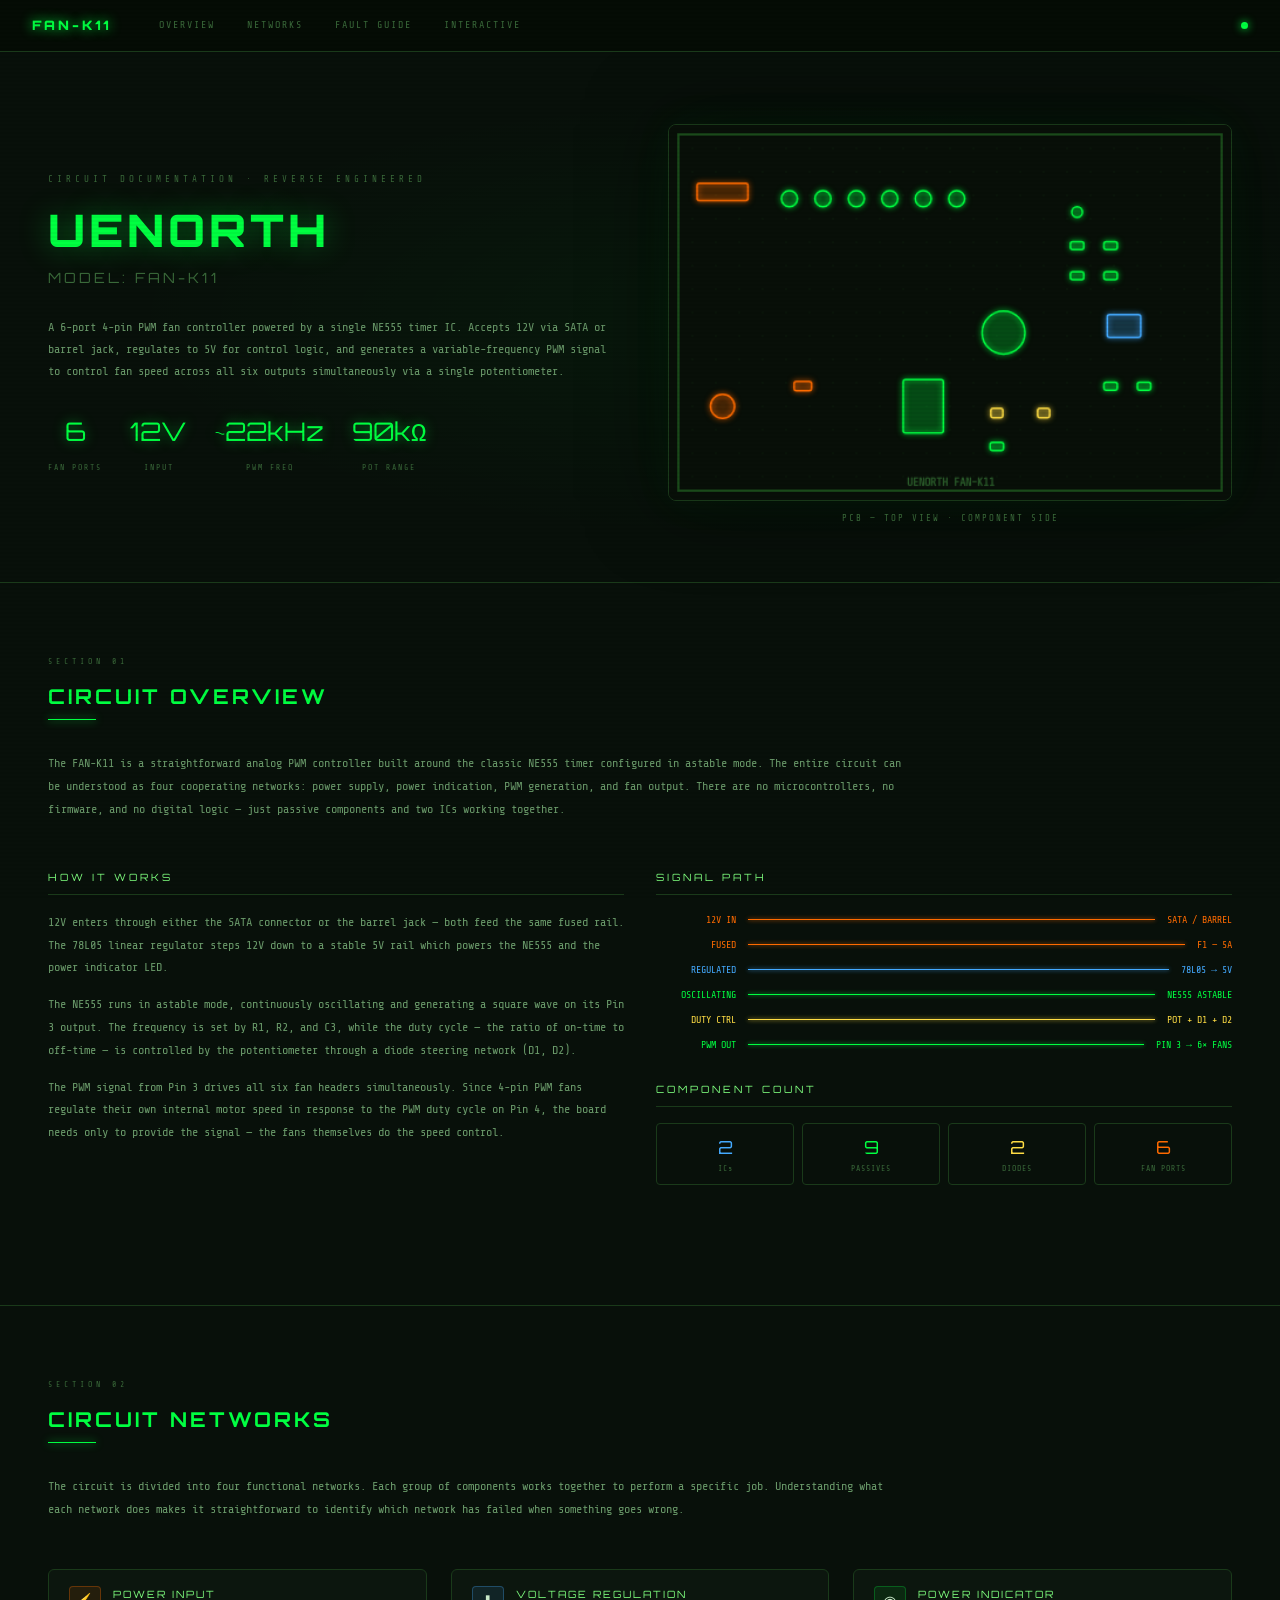
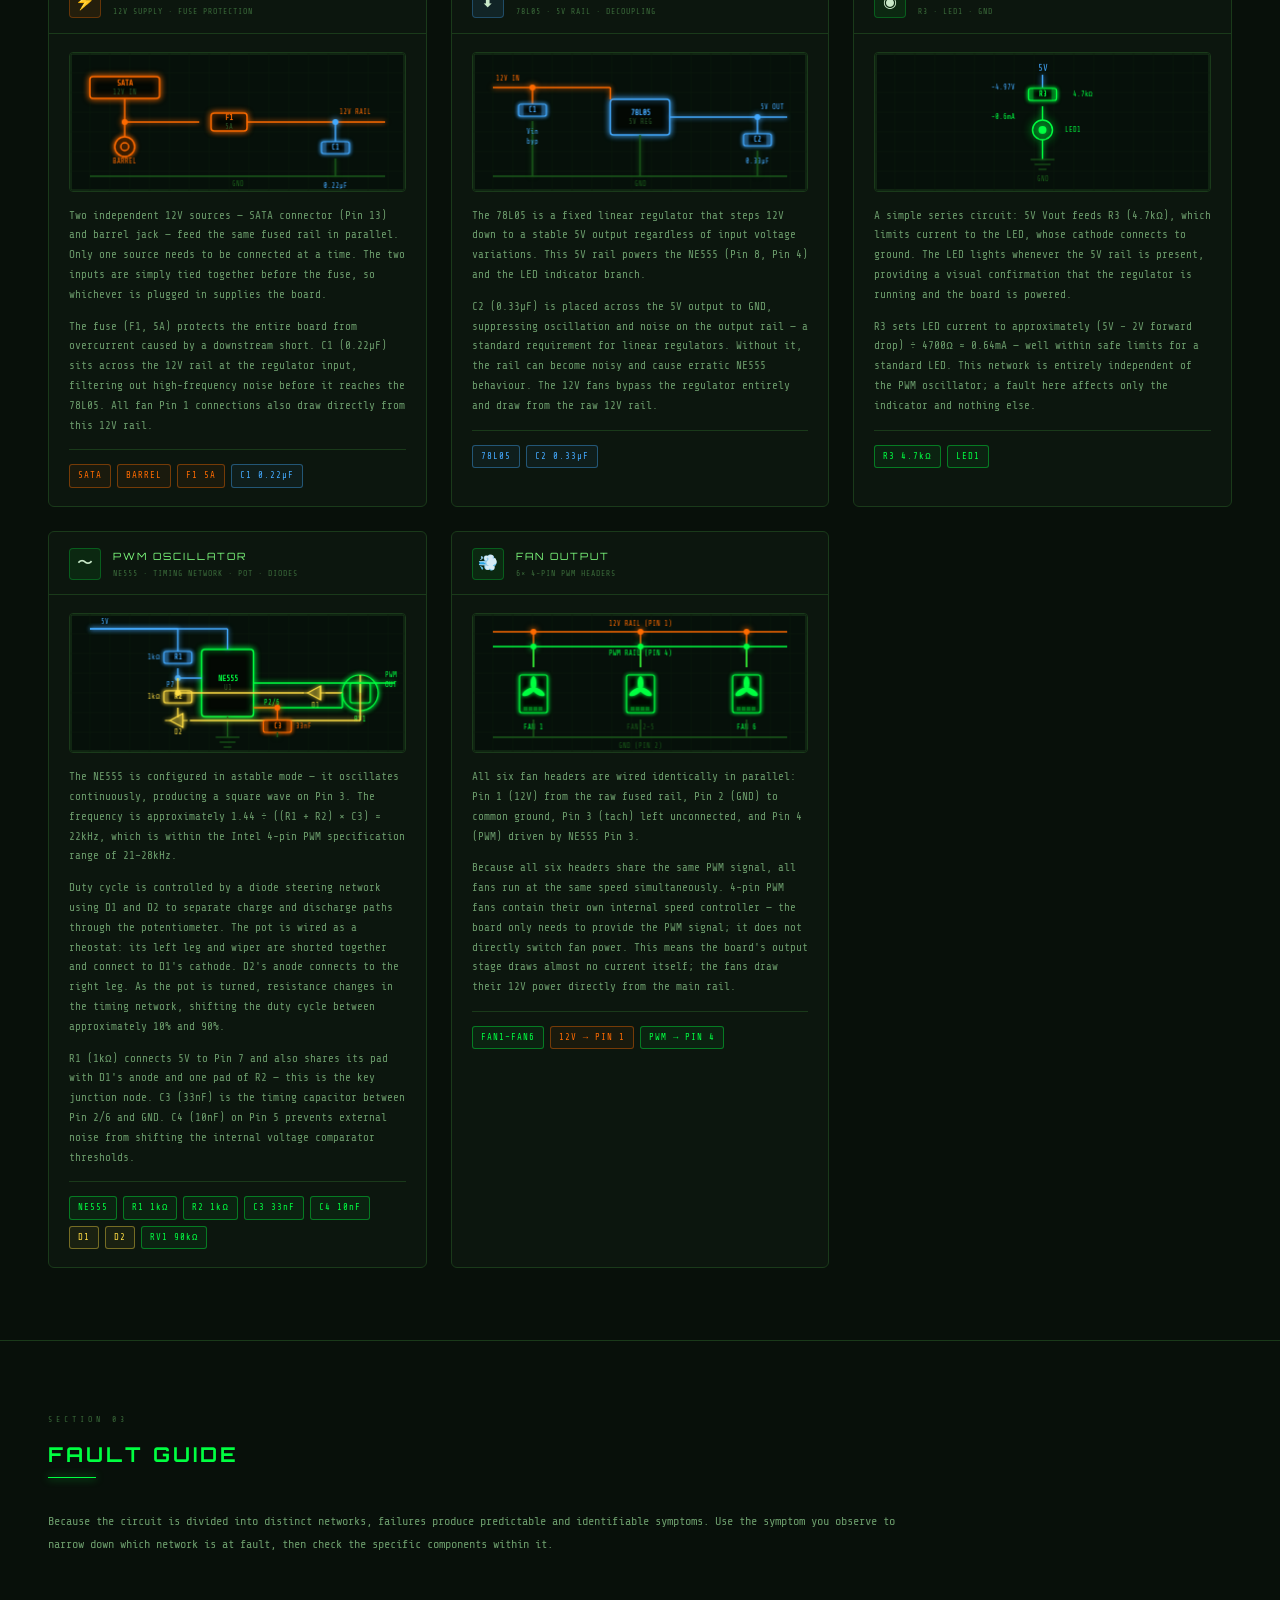
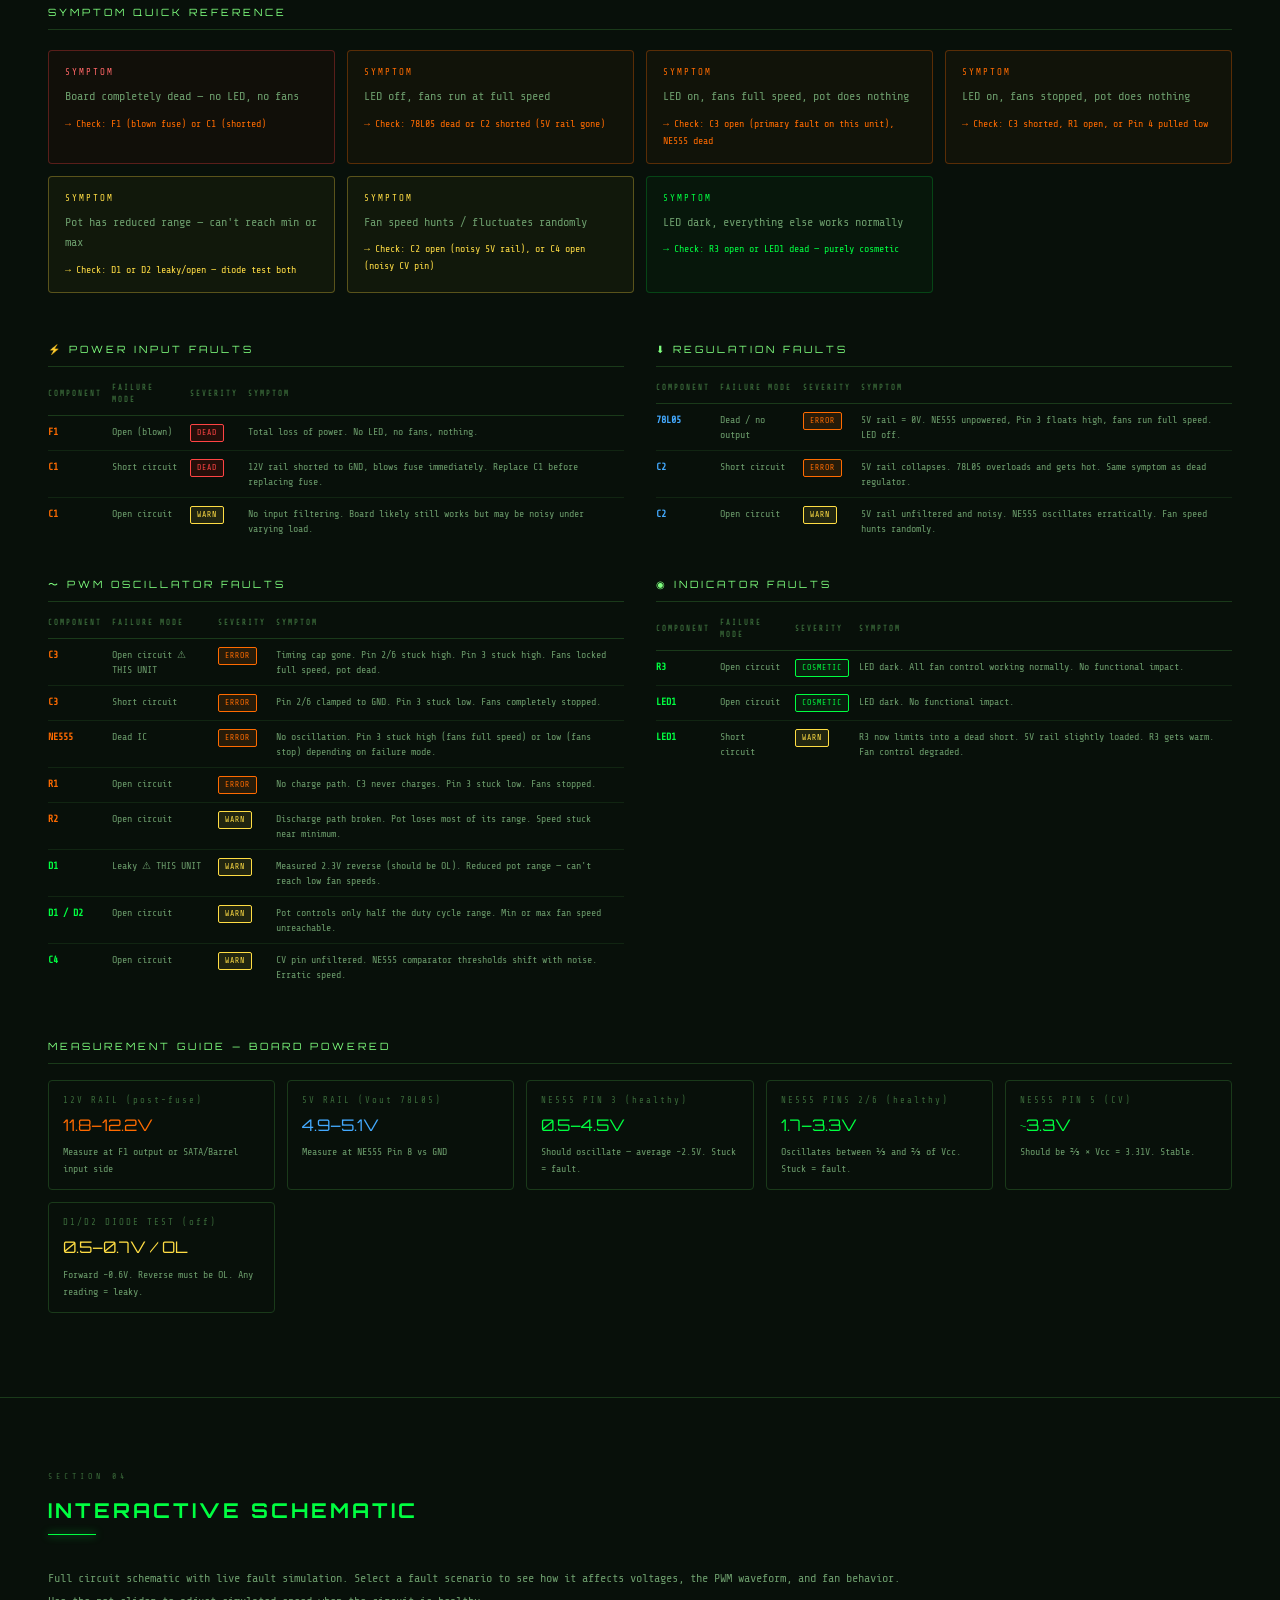
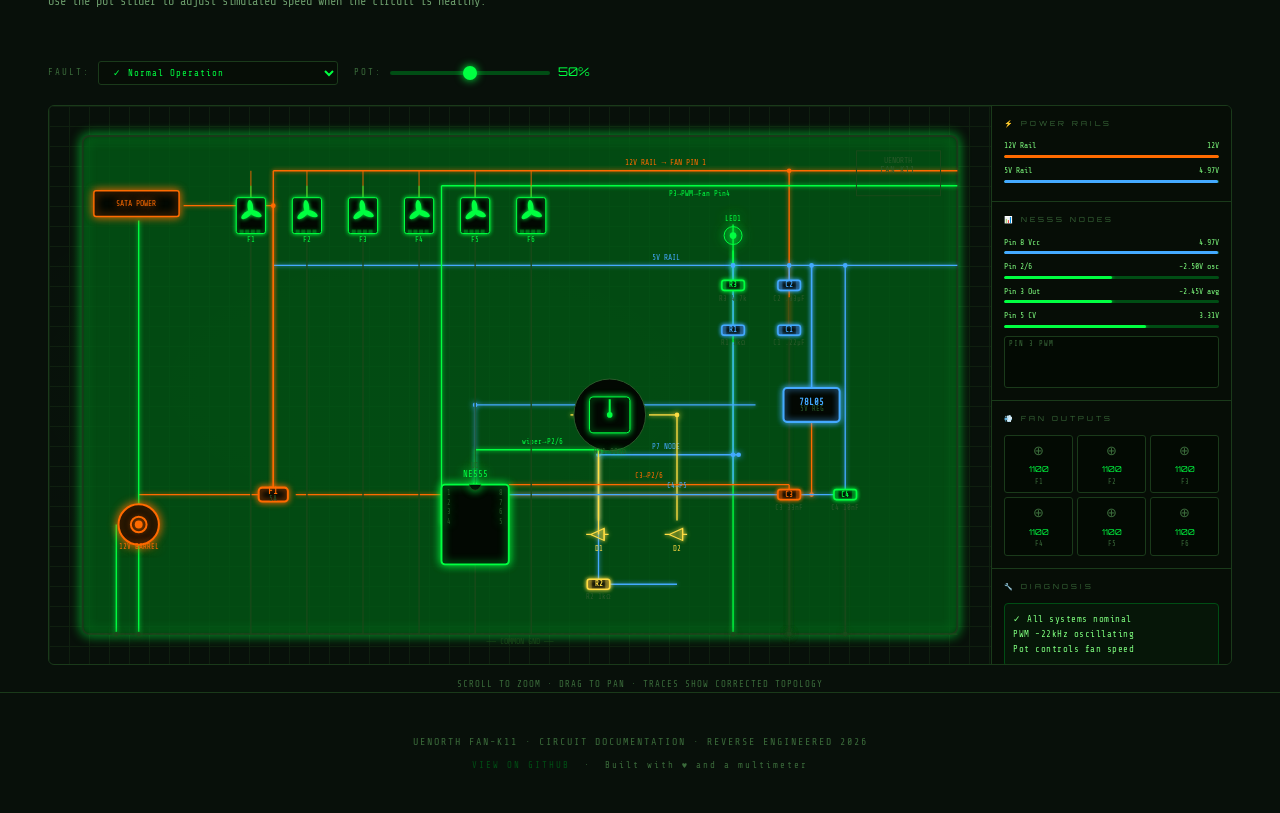
==== commit 5b3e3634: "Try to make more readable" ====
--- a/index.html
+++ b/index.html
@@ -621,8 +621,8 @@
      nav.js    : scroll-spy                            (needs sections in DOM)
   ── -->
 <script src="js/data.js"></script>
+<script src="js/draw.js"></script>
 <script src="js/sim.js"></script>
-<script src="js/draw.js"></script>
 <script src="js/mini.js"></script>
 <script src="js/thumb.js"></script>
 <script src="js/nav.js"></script>
--- a/css/style.css
+++ b/css/style.css
@@ -91,7 +91,10 @@
 @keyframes blink { 0%,100%{opacity:1} 50%{opacity:0.2} }
 
 /* ── Layout ── */
-.container { max-width: 1100px; margin: 0 auto; padding: 0 32px; }
+.container { max-width: 1600px; margin: 0 auto; padding: 0 48px; }
+
+/* ── Fluid type scale ── */
+html { font-size: clamp(14px, 1.1vw, 18px); }
 
 /* ── Hero ── */
 #hero {
@@ -106,7 +109,7 @@
   align-items: center;
 }
 .hero-eyebrow {
-  font-size: 10px;
+  font-size: 0.65rem;
   letter-spacing: 4px;
   color: var(--dim);
   margin-bottom: 16px;
@@ -114,7 +117,7 @@
 .hero-title {
   font-family: 'Orbitron', monospace;
   font-weight: 900;
-  font-size: 36px;
+  font-size: clamp(28px, 3.5vw, 56px);
   letter-spacing: 4px;
   color: var(--trace);
   text-shadow: 0 0 30px rgba(0,255,65,0.4);
@@ -123,13 +126,13 @@
 }
 .hero-sub {
   font-family: 'Orbitron', monospace;
-  font-size: 14px;
+  font-size: clamp(11px, 1.1vw, 18px);
   letter-spacing: 3px;
   color: var(--dim);
   margin-bottom: 28px;
 }
 .hero-desc {
-  font-size: 13px;
+  font-size: clamp(12px, 0.9vw, 15px);
   color: var(--text-dim);
   line-height: 1.8;
   margin-bottom: 28px;
@@ -143,12 +146,12 @@
 }
 .stat-val {
   font-family: 'Orbitron', monospace;
-  font-size: 22px;
+  font-size: clamp(18px, 2vw, 30px);
   color: var(--trace);
   display: block;
   text-shadow: 0 0 12px rgba(0,255,65,0.5);
 }
-.stat-label { font-size: 9px; color: var(--dim); letter-spacing: 2px; }
+.stat-label { font-size: clamp(8px, 0.6vw, 11px); color: var(--dim); letter-spacing: 2px; }
 
 .hero-board {
   position: relative;
@@ -178,14 +181,14 @@
   border-bottom: 1px solid var(--border);
 }
 .section-eyebrow {
-  font-size: 9px;
+  font-size: clamp(8px, 0.6vw, 11px);
   letter-spacing: 4px;
   color: var(--dim);
   margin-bottom: 10px;
 }
 .section-title {
   font-family: 'Orbitron', monospace;
-  font-size: 20px;
+  font-size: clamp(16px, 1.6vw, 26px);
   font-weight: 700;
   letter-spacing: 3px;
   color: var(--trace);
@@ -198,10 +201,10 @@
   margin-bottom: 32px;
 }
 .section-intro {
-  font-size: 13px;
+  font-size: clamp(12px, 0.85vw, 15px);
   color: var(--text-dim);
   line-height: 1.9;
-  max-width: 720px;
+  max-width: 860px;
   margin-bottom: 48px;
 }
 
@@ -236,13 +239,13 @@
 }
 .net-card-title {
   font-family: 'Orbitron', monospace;
-  font-size: 11px;
+  font-size: clamp(10px, 0.75vw, 13px);
   letter-spacing: 2px;
   color: var(--label);
 }
-.net-card-sub { font-size: 9px; color: var(--dim); letter-spacing: 1px; margin-top: 2px; }
+.net-card-sub { font-size: clamp(8px, 0.6vw, 10px); color: var(--dim); letter-spacing: 1px; margin-top: 2px; }
 .net-card-body { padding: 18px 20px; }
-.net-card-body p { font-size: 12px; color: var(--text-dim); line-height: 1.8; margin-bottom: 12px; }
+.net-card-body p { font-size: clamp(11px, 0.8vw, 14px); color: var(--text-dim); line-height: 1.8; margin-bottom: 12px; }
 .net-card-body p:last-child { margin-bottom: 0; }
 
 .comp-pills {
@@ -287,7 +290,7 @@
 
 .fault-group-title {
   font-family: 'Orbitron', monospace;
-  font-size: 11px;
+  font-size: clamp(10px, 0.75vw, 13px);
   letter-spacing: 3px;
   color: var(--label);
   margin-bottom: 16px;
@@ -297,11 +300,11 @@
 .fault-table {
   width: 100%;
   border-collapse: collapse;
-  font-size: 11px;
+  font-size: clamp(10px, 0.75vw, 13px);
 }
 .fault-table th {
   text-align: left;
-  font-size: 8px;
+  font-size: clamp(7px, 0.55vw, 10px);
   letter-spacing: 2px;
   color: var(--dim);
   padding: 0 10px 8px 0;
@@ -312,7 +315,7 @@
   border-bottom: 1px solid rgba(26,58,26,0.5);
   vertical-align: top;
   color: var(--text-dim);
-  font-size: 11px;
+  font-size: clamp(10px, 0.75vw, 13px);
   line-height: 1.5;
 }
 .fault-table tr:last-child td { border-bottom: none; }
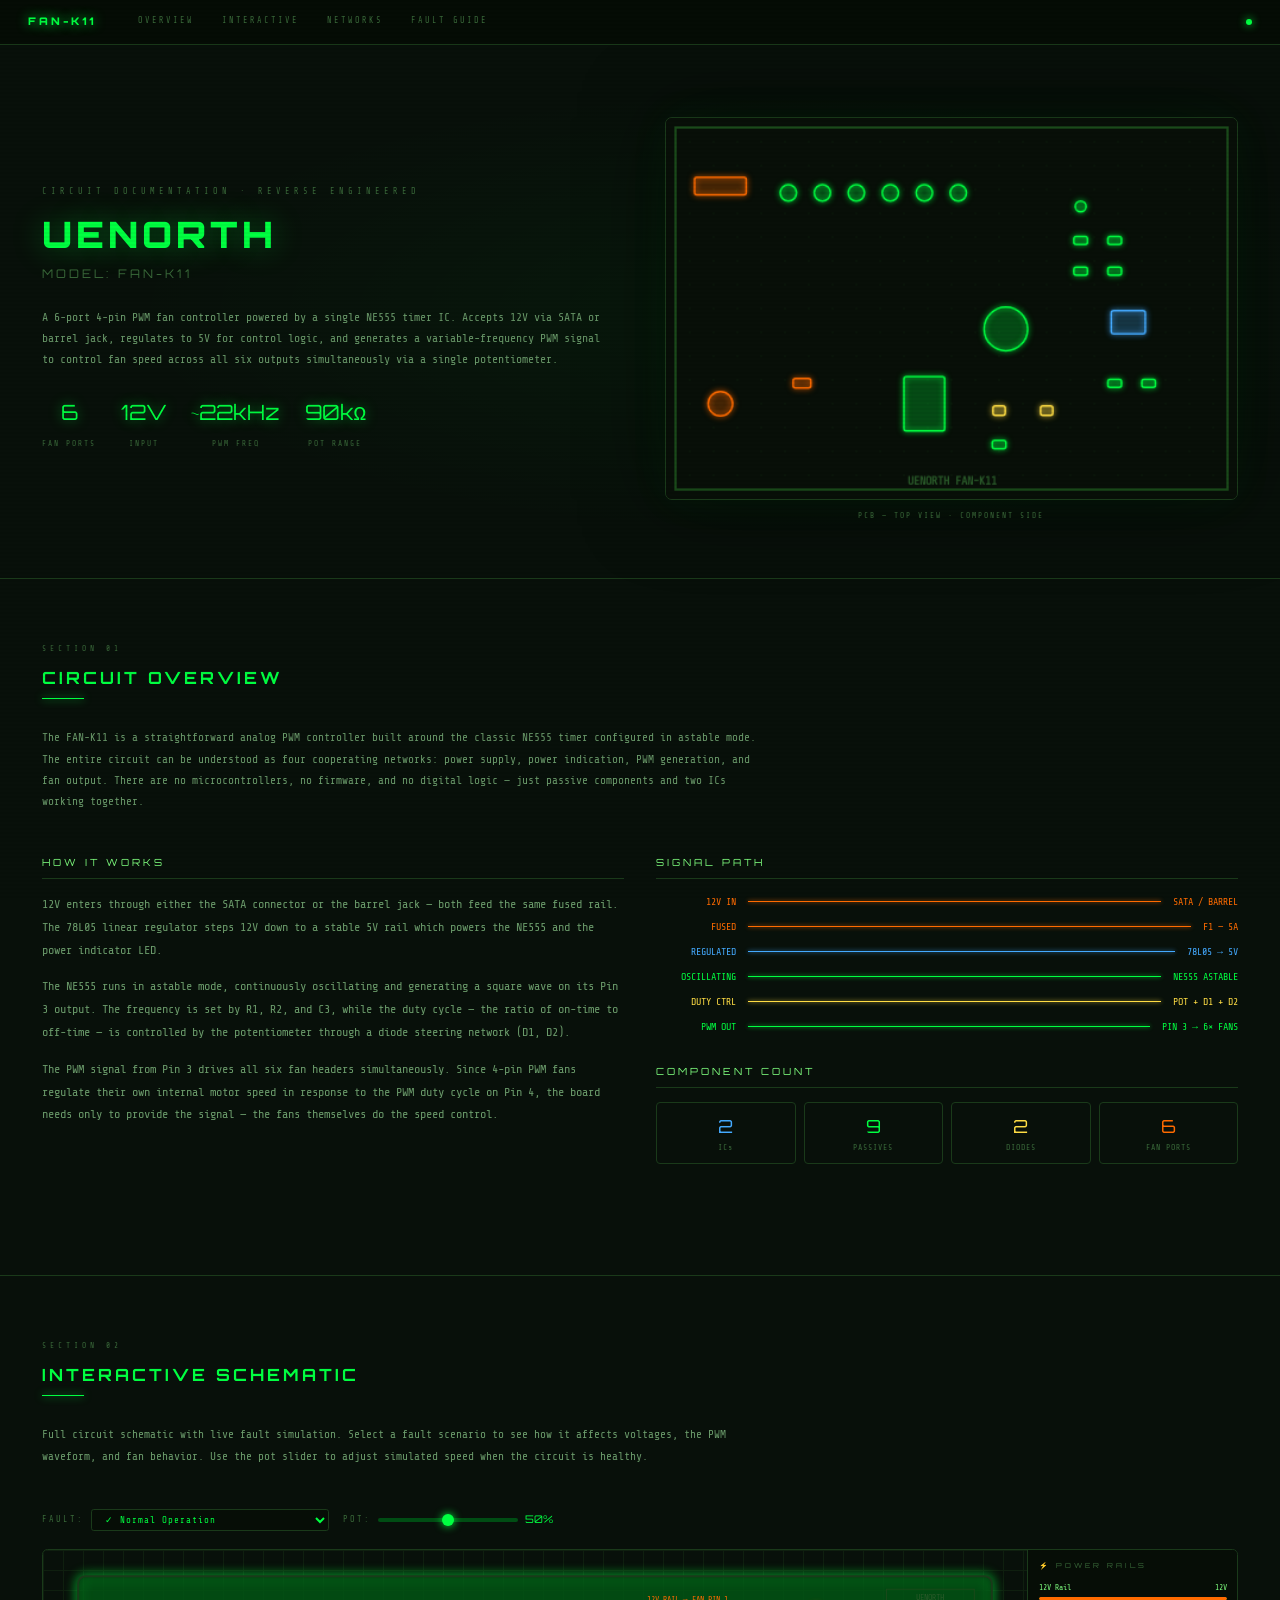
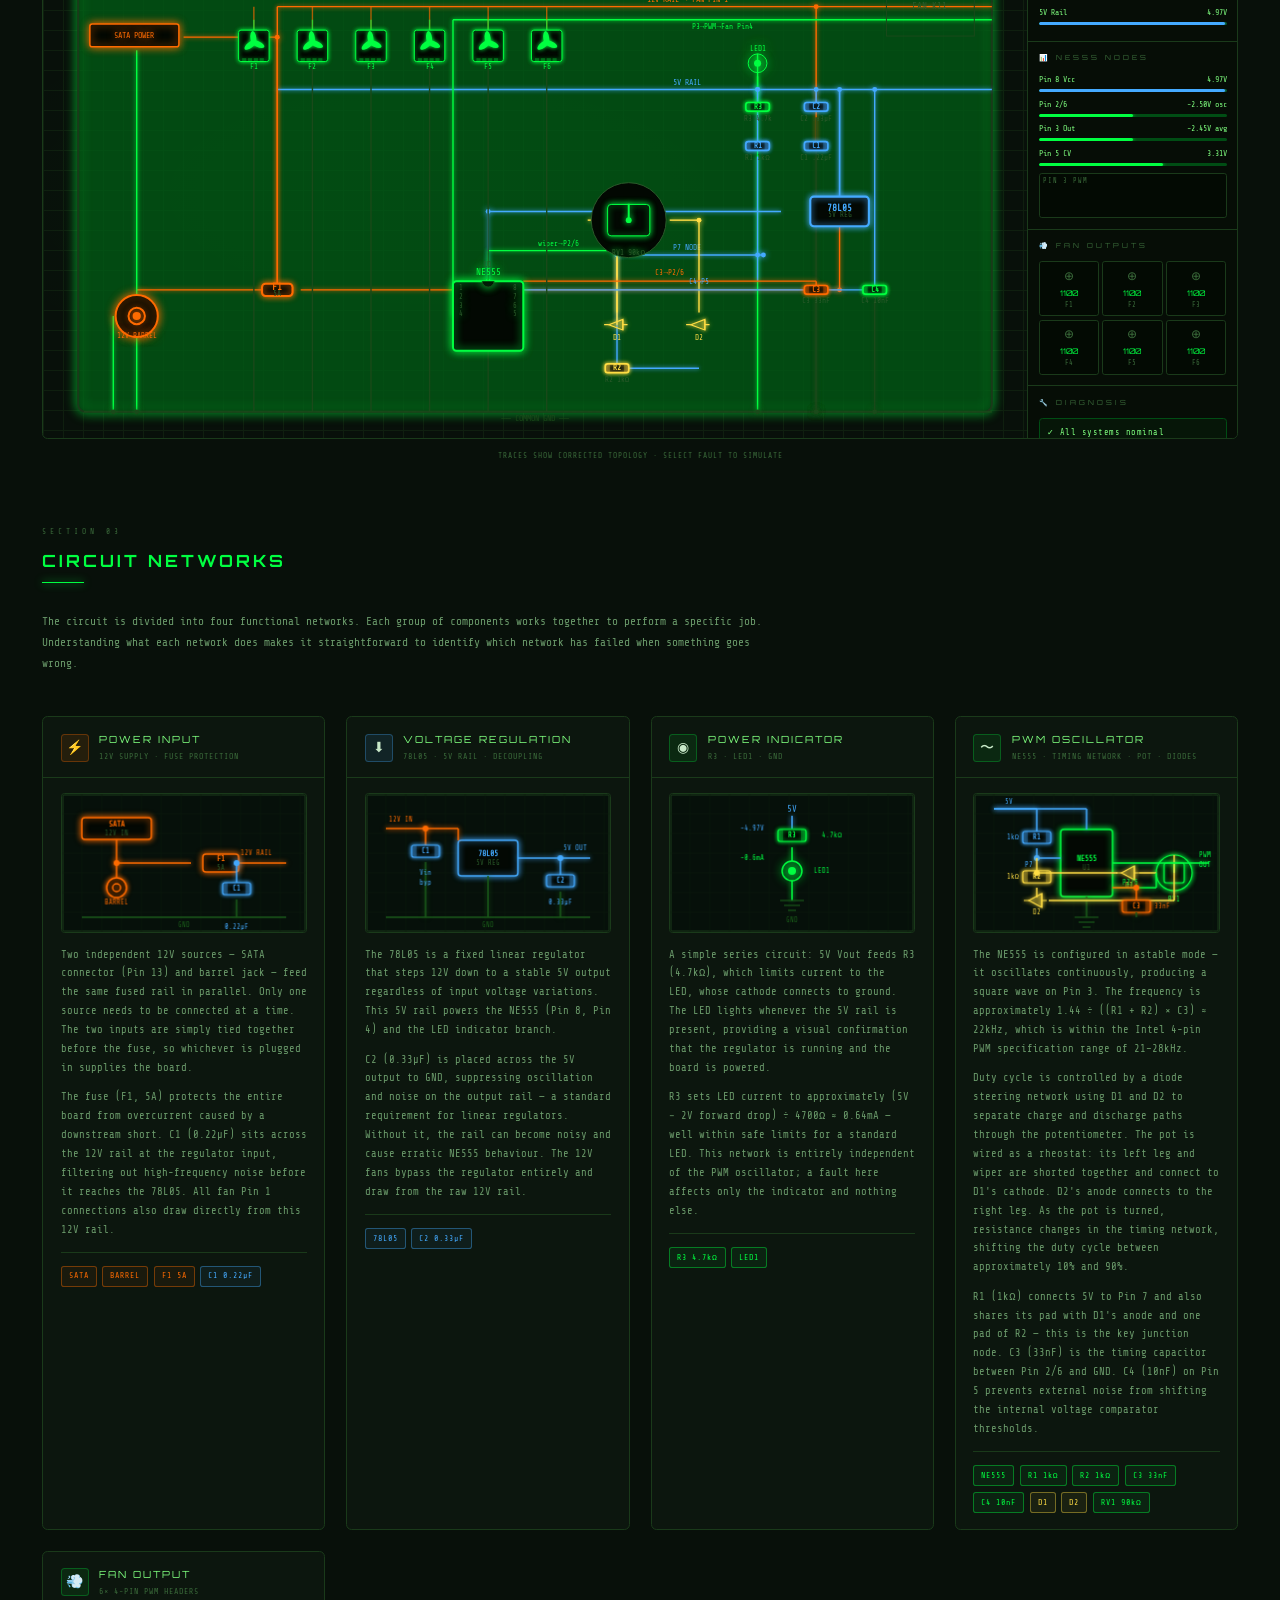
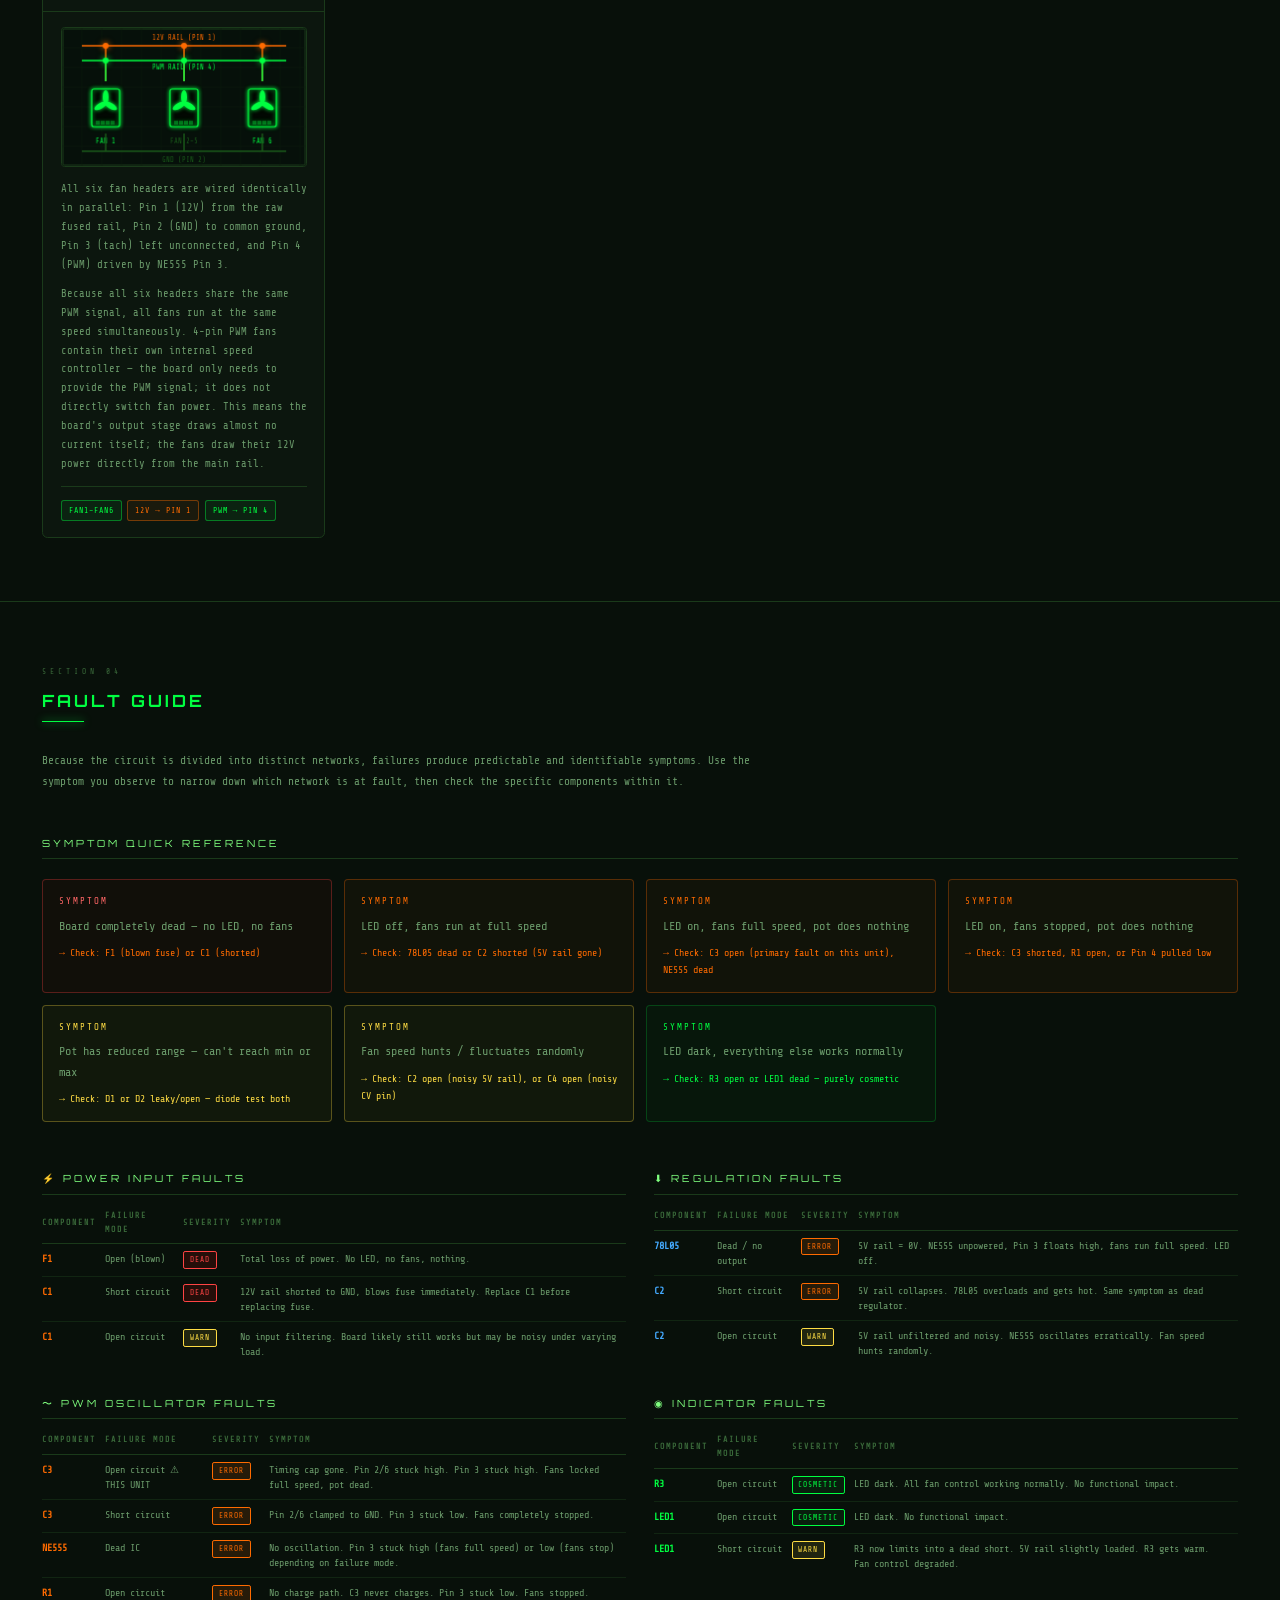
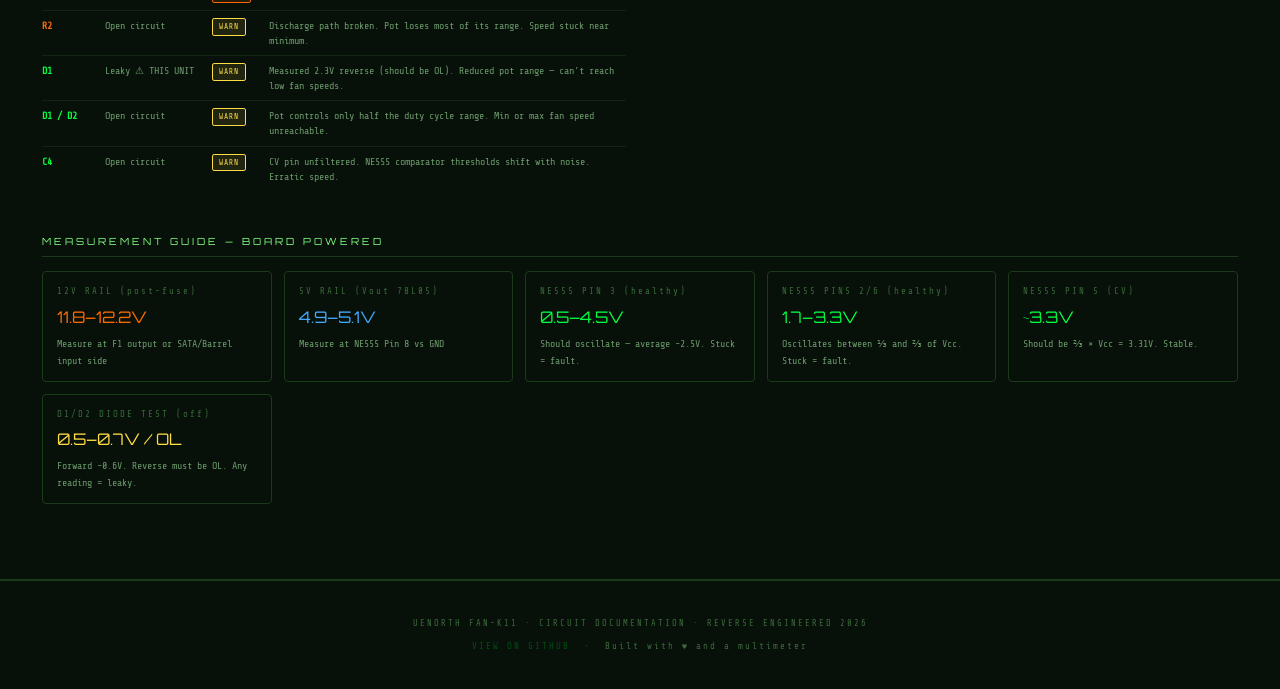
==== commit df45865e: "Move the interactive section. Try to find a middle ground with scaling" ====
--- a/index.html
+++ b/index.html
@@ -12,9 +12,9 @@
   <div class="nav-logo">FAN-K11</div>
   <div class="nav-links">
     <a href="#overview">OVERVIEW</a>
+    <a href="#interactive">INTERACTIVE</a>
     <a href="#networks">NETWORKS</a>
     <a href="#faults">FAULT GUIDE</a>
-    <a href="#interactive">INTERACTIVE</a>
   </div>
   <div class="nav-dot"></div>
 </nav>
@@ -141,391 +141,10 @@
   </div>
 </section>
 
-<!-- ── NETWORKS ── -->
-<section id="networks">
-  <div class="container">
-    <div class="section-eyebrow">SECTION 02</div>
-    <div class="section-title">CIRCUIT NETWORKS</div>
-    <div class="section-rule"></div>
-    <p class="section-intro">
-      The circuit is divided into four functional networks. Each group of components works together to perform a specific job.
-      Understanding what each network does makes it straightforward to identify which network has failed when something goes wrong.
-    </p>
-    <div class="networks">
-
-      <!-- Power Input -->
-      <div class="net-card">
-        <div class="net-card-header">
-          <div class="net-icon" style="background:rgba(255,107,0,0.1);border:1px solid rgba(255,107,0,0.3);">⚡</div>
-          <div>
-            <div class="net-card-title">POWER INPUT</div>
-            <div class="net-card-sub">12V SUPPLY · FUSE PROTECTION</div>
-          </div>
-        </div>
-        <div class="net-card-body">
-          <canvas class="mini-diagram" id="mini-power"></canvas>
-          <p>Two independent 12V sources — SATA connector (Pin 13) and barrel jack — feed the same fused rail in parallel.
-          Only one source needs to be connected at a time. The two inputs are simply tied together before the fuse,
-          so whichever is plugged in supplies the board.</p>
-          <p>The fuse (F1, 5A) protects the entire board from overcurrent caused by a downstream short.
-          C1 (0.22µF) sits across the 12V rail at the regulator input, filtering out high-frequency
-          noise before it reaches the 78L05. All fan Pin 1 connections also draw directly from this 12V rail.</p>
-          <div class="comp-pills">
-            <span class="pill pill-orange">SATA</span>
-            <span class="pill pill-orange">BARREL</span>
-            <span class="pill pill-orange">F1 5A</span>
-            <span class="pill pill-blue">C1 0.22µF</span>
-          </div>
-        </div>
-      </div>
-
-      <!-- Regulation -->
-      <div class="net-card">
-        <div class="net-card-header">
-          <div class="net-icon" style="background:rgba(68,170,255,0.1);border:1px solid rgba(68,170,255,0.3);">⬇</div>
-          <div>
-            <div class="net-card-title">VOLTAGE REGULATION</div>
-            <div class="net-card-sub">78L05 · 5V RAIL · DECOUPLING</div>
-          </div>
-        </div>
-        <div class="net-card-body">
-          <canvas class="mini-diagram" id="mini-reg"></canvas>
-          <p>The 78L05 is a fixed linear regulator that steps 12V down to a stable 5V output regardless
-          of input voltage variations. This 5V rail powers the NE555 (Pin 8, Pin 4) and the LED indicator branch.</p>
-          <p>C2 (0.33µF) is placed across the 5V output to GND, suppressing oscillation and noise on the
-          output rail — a standard requirement for linear regulators. Without it, the rail can become noisy
-          and cause erratic NE555 behaviour. The 12V fans bypass the regulator entirely and draw from the raw 12V rail.</p>
-          <div class="comp-pills">
-            <span class="pill pill-blue">78L05</span>
-            <span class="pill pill-blue">C2 0.33µF</span>
-          </div>
-        </div>
-      </div>
-
-      <!-- Power Indicator -->
-      <div class="net-card">
-        <div class="net-card-header">
-          <div class="net-icon" style="background:rgba(0,255,65,0.08);border:1px solid rgba(0,255,65,0.25);">◉</div>
-          <div>
-            <div class="net-card-title">POWER INDICATOR</div>
-            <div class="net-card-sub">R3 · LED1 · GND</div>
-          </div>
-        </div>
-        <div class="net-card-body">
-          <canvas class="mini-diagram" id="mini-led"></canvas>
-          <p>A simple series circuit: 5V Vout feeds R3 (4.7kΩ), which limits current to the LED,
-          whose cathode connects to ground. The LED lights whenever the 5V rail is present,
-          providing a visual confirmation that the regulator is running and the board is powered.</p>
-          <p>R3 sets LED current to approximately (5V − 2V forward drop) ÷ 4700Ω ≈ 0.64mA — well within
-          safe limits for a standard LED. This network is entirely independent of the PWM oscillator;
-          a fault here affects only the indicator and nothing else.</p>
-          <div class="comp-pills">
-            <span class="pill pill-green">R3 4.7kΩ</span>
-            <span class="pill pill-green">LED1</span>
-          </div>
-        </div>
-      </div>
-
-      <!-- PWM Oscillator -->
-      <div class="net-card" style="grid-column: span 1;">
-        <div class="net-card-header">
-          <div class="net-icon" style="background:rgba(0,255,65,0.08);border:1px solid rgba(0,255,65,0.25);">〜</div>
-          <div>
-            <div class="net-card-title">PWM OSCILLATOR</div>
-            <div class="net-card-sub">NE555 · TIMING NETWORK · POT · DIODES</div>
-          </div>
-        </div>
-        <div class="net-card-body">
-          <canvas class="mini-diagram" id="mini-pwm"></canvas>
-          <p>The NE555 is configured in astable mode — it oscillates continuously, producing a square wave on Pin 3.
-          The frequency is approximately 1.44 ÷ ((R1 + R2) × C3) ≈ 22kHz, which is within the Intel 4-pin PWM
-          specification range of 21–28kHz.</p>
-          <p>Duty cycle is controlled by a diode steering network using D1 and D2 to separate charge and discharge paths
-          through the potentiometer. The pot is wired as a rheostat: its left leg and wiper are shorted together and
-          connect to D1's cathode. D2's anode connects to the right leg. As the pot is turned, resistance changes in
-          the timing network, shifting the duty cycle between approximately 10% and 90%.</p>
-          <p>R1 (1kΩ) connects 5V to Pin 7 and also shares its pad with D1's anode and one pad of R2 — this is the
-          key junction node. C3 (33nF) is the timing capacitor between Pin 2/6 and GND. C4 (10nF) on Pin 5 prevents
-          external noise from shifting the internal voltage comparator thresholds.</p>
-          <div class="comp-pills">
-            <span class="pill pill-green">NE555</span>
-            <span class="pill pill-green">R1 1kΩ</span>
-            <span class="pill pill-green">R2 1kΩ</span>
-            <span class="pill pill-green">C3 33nF</span>
-            <span class="pill pill-green">C4 10nF</span>
-            <span class="pill pill-yellow">D1</span>
-            <span class="pill pill-yellow">D2</span>
-            <span class="pill pill-green">RV1 90kΩ</span>
-          </div>
-        </div>
-      </div>
-
-      <!-- Fan Output -->
-      <div class="net-card">
-        <div class="net-card-header">
-          <div class="net-icon" style="background:rgba(0,255,65,0.08);border:1px solid rgba(0,255,65,0.25);">💨</div>
-          <div>
-            <div class="net-card-title">FAN OUTPUT</div>
-            <div class="net-card-sub">6× 4-PIN PWM HEADERS</div>
-          </div>
-        </div>
-        <div class="net-card-body">
-          <canvas class="mini-diagram" id="mini-fan"></canvas>
-          <p>All six fan headers are wired identically in parallel: Pin 1 (12V) from the raw fused rail,
-          Pin 2 (GND) to common ground, Pin 3 (tach) left unconnected, and Pin 4 (PWM) driven by NE555 Pin 3.</p>
-          <p>Because all six headers share the same PWM signal, all fans run at the same speed simultaneously.
-          4-pin PWM fans contain their own internal speed controller — the board only needs to provide the PWM
-          signal; it does not directly switch fan power. This means the board's output stage draws almost no current
-          itself; the fans draw their 12V power directly from the main rail.</p>
-          <div class="comp-pills">
-            <span class="pill pill-green">FAN1–FAN6</span>
-            <span class="pill pill-orange">12V → PIN 1</span>
-            <span class="pill pill-green">PWM → PIN 4</span>
-          </div>
-        </div>
-      </div>
-
-    </div>
-  </div>
-</section>
-
-<!-- ── FAULTS ── -->
-<section id="faults">
-  <div class="container">
-    <div class="section-eyebrow">SECTION 03</div>
-    <div class="section-title">FAULT GUIDE</div>
-    <div class="section-rule"></div>
-    <p class="section-intro">
-      Because the circuit is divided into distinct networks, failures produce predictable and identifiable symptoms.
-      Use the symptom you observe to narrow down which network is at fault, then check the specific components within it.
-    </p>
-
-    <!-- Symptom quick-ref -->
-    <div class="fault-group-title" style="margin-bottom:20px;">SYMPTOM QUICK REFERENCE</div>
-    <div style="display:grid;grid-template-columns:repeat(auto-fill,minmax(260px,1fr));gap:12px;margin-bottom:48px;">
-      <div style="padding:14px 16px;border:1px solid rgba(255,68,68,0.3);border-radius:4px;background:rgba(255,0,0,0.04);">
-        <div style="font-size:9px;letter-spacing:2px;color:#ff6666;margin-bottom:6px;">SYMPTOM</div>
-        <div style="font-size:12px;color:var(--text-dim);margin-bottom:8px;">Board completely dead — no LED, no fans</div>
-        <div style="font-size:10px;color:var(--orange);">→ Check: F1 (blown fuse) or C1 (shorted)</div>
-      </div>
-      <div style="padding:14px 16px;border:1px solid rgba(255,107,0,0.3);border-radius:4px;background:rgba(255,107,0,0.04);">
-        <div style="font-size:9px;letter-spacing:2px;color:var(--orange);margin-bottom:6px;">SYMPTOM</div>
-        <div style="font-size:12px;color:var(--text-dim);margin-bottom:8px;">LED off, fans run at full speed</div>
-        <div style="font-size:10px;color:var(--orange);">→ Check: 78L05 dead or C2 shorted (5V rail gone)</div>
-      </div>
-      <div style="padding:14px 16px;border:1px solid rgba(255,107,0,0.3);border-radius:4px;background:rgba(255,107,0,0.04);">
-        <div style="font-size:9px;letter-spacing:2px;color:var(--orange);margin-bottom:6px;">SYMPTOM</div>
-        <div style="font-size:12px;color:var(--text-dim);margin-bottom:8px;">LED on, fans full speed, pot does nothing</div>
-        <div style="font-size:10px;color:var(--orange);">→ Check: C3 open (primary fault on this unit), NE555 dead</div>
-      </div>
-      <div style="padding:14px 16px;border:1px solid rgba(255,107,0,0.3);border-radius:4px;background:rgba(255,107,0,0.04);">
-        <div style="font-size:9px;letter-spacing:2px;color:var(--orange);margin-bottom:6px;">SYMPTOM</div>
-        <div style="font-size:12px;color:var(--text-dim);margin-bottom:8px;">LED on, fans stopped, pot does nothing</div>
-        <div style="font-size:10px;color:var(--orange);">→ Check: C3 shorted, R1 open, or Pin 4 pulled low</div>
-      </div>
-      <div style="padding:14px 16px;border:1px solid rgba(255,221,68,0.3);border-radius:4px;background:rgba(255,221,68,0.04);">
-        <div style="font-size:9px;letter-spacing:2px;color:var(--yellow);margin-bottom:6px;">SYMPTOM</div>
-        <div style="font-size:12px;color:var(--text-dim);margin-bottom:8px;">Pot has reduced range — can't reach min or max</div>
-        <div style="font-size:10px;color:var(--yellow);">→ Check: D1 or D2 leaky/open — diode test both</div>
-      </div>
-      <div style="padding:14px 16px;border:1px solid rgba(255,221,68,0.3);border-radius:4px;background:rgba(255,221,68,0.04);">
-        <div style="font-size:9px;letter-spacing:2px;color:var(--yellow);margin-bottom:6px;">SYMPTOM</div>
-        <div style="font-size:12px;color:var(--text-dim);margin-bottom:8px;">Fan speed hunts / fluctuates randomly</div>
-        <div style="font-size:10px;color:var(--yellow);">→ Check: C2 open (noisy 5V rail), or C4 open (noisy CV pin)</div>
-      </div>
-      <div style="padding:14px 16px;border:1px solid rgba(0,255,65,0.2);border-radius:4px;background:rgba(0,255,65,0.03);">
-        <div style="font-size:9px;letter-spacing:2px;color:var(--trace);margin-bottom:6px;">SYMPTOM</div>
-        <div style="font-size:12px;color:var(--text-dim);margin-bottom:8px;">LED dark, everything else works normally</div>
-        <div style="font-size:10px;color:var(--trace);">→ Check: R3 open or LED1 dead — purely cosmetic</div>
-      </div>
-    </div>
-
-    <div class="fault-section-grid">
-      <!-- Power network faults -->
-      <div>
-        <div class="fault-group-title">⚡ POWER INPUT FAULTS</div>
-        <table class="fault-table">
-          <thead><tr><th>COMPONENT</th><th>FAILURE MODE</th><th>SEVERITY</th><th>SYMPTOM</th></tr></thead>
-          <tbody>
-            <tr>
-              <td><span class="fault-comp">F1</span></td>
-              <td>Open (blown)</td>
-              <td><span class="fault-sev sev-dead">DEAD</span></td>
-              <td>Total loss of power. No LED, no fans, nothing.</td>
-            </tr>
-            <tr>
-              <td><span class="fault-comp">C1</span></td>
-              <td>Short circuit</td>
-              <td><span class="fault-sev sev-dead">DEAD</span></td>
-              <td>12V rail shorted to GND, blows fuse immediately. Replace C1 before replacing fuse.</td>
-            </tr>
-            <tr>
-              <td><span class="fault-comp">C1</span></td>
-              <td>Open circuit</td>
-              <td><span class="fault-sev sev-warn">WARN</span></td>
-              <td>No input filtering. Board likely still works but may be noisy under varying load.</td>
-            </tr>
-          </tbody>
-        </table>
-      </div>
-
-      <!-- Regulation faults -->
-      <div>
-        <div class="fault-group-title">⬇ REGULATION FAULTS</div>
-        <table class="fault-table">
-          <thead><tr><th>COMPONENT</th><th>FAILURE MODE</th><th>SEVERITY</th><th>SYMPTOM</th></tr></thead>
-          <tbody>
-            <tr>
-              <td><span class="fault-comp blue">78L05</span></td>
-              <td>Dead / no output</td>
-              <td><span class="fault-sev sev-err">ERROR</span></td>
-              <td>5V rail = 0V. NE555 unpowered, Pin 3 floats high, fans run full speed. LED off.</td>
-            </tr>
-            <tr>
-              <td><span class="fault-comp blue">C2</span></td>
-              <td>Short circuit</td>
-              <td><span class="fault-sev sev-err">ERROR</span></td>
-              <td>5V rail collapses. 78L05 overloads and gets hot. Same symptom as dead regulator.</td>
-            </tr>
-            <tr>
-              <td><span class="fault-comp blue">C2</span></td>
-              <td>Open circuit</td>
-              <td><span class="fault-sev sev-warn">WARN</span></td>
-              <td>5V rail unfiltered and noisy. NE555 oscillates erratically. Fan speed hunts randomly.</td>
-            </tr>
-          </tbody>
-        </table>
-      </div>
-
-      <!-- PWM oscillator faults -->
-      <div>
-        <div class="fault-group-title">〜 PWM OSCILLATOR FAULTS</div>
-        <table class="fault-table">
-          <thead><tr><th>COMPONENT</th><th>FAILURE MODE</th><th>SEVERITY</th><th>SYMPTOM</th></tr></thead>
-          <tbody>
-            <tr>
-              <td><span class="fault-comp">C3</span></td>
-              <td>Open circuit ⚠ THIS UNIT</td>
-              <td><span class="fault-sev sev-err">ERROR</span></td>
-              <td>Timing cap gone. Pin 2/6 stuck high. Pin 3 stuck high. Fans locked full speed, pot dead.</td>
-            </tr>
-            <tr>
-              <td><span class="fault-comp">C3</span></td>
-              <td>Short circuit</td>
-              <td><span class="fault-sev sev-err">ERROR</span></td>
-              <td>Pin 2/6 clamped to GND. Pin 3 stuck low. Fans completely stopped.</td>
-            </tr>
-            <tr>
-              <td><span class="fault-comp">NE555</span></td>
-              <td>Dead IC</td>
-              <td><span class="fault-sev sev-err">ERROR</span></td>
-              <td>No oscillation. Pin 3 stuck high (fans full speed) or low (fans stop) depending on failure mode.</td>
-            </tr>
-            <tr>
-              <td><span class="fault-comp">R1</span></td>
-              <td>Open circuit</td>
-              <td><span class="fault-sev sev-err">ERROR</span></td>
-              <td>No charge path. C3 never charges. Pin 3 stuck low. Fans stopped.</td>
-            </tr>
-            <tr>
-              <td><span class="fault-comp">R2</span></td>
-              <td>Open circuit</td>
-              <td><span class="fault-sev sev-warn">WARN</span></td>
-              <td>Discharge path broken. Pot loses most of its range. Speed stuck near minimum.</td>
-            </tr>
-            <tr>
-              <td><span class="fault-comp green">D1</span></td>
-              <td>Leaky ⚠ THIS UNIT</td>
-              <td><span class="fault-sev sev-warn">WARN</span></td>
-              <td>Measured 2.3V reverse (should be OL). Reduced pot range — can't reach low fan speeds.</td>
-            </tr>
-            <tr>
-              <td><span class="fault-comp green">D1 / D2</span></td>
-              <td>Open circuit</td>
-              <td><span class="fault-sev sev-warn">WARN</span></td>
-              <td>Pot controls only half the duty cycle range. Min or max fan speed unreachable.</td>
-            </tr>
-            <tr>
-              <td><span class="fault-comp green">C4</span></td>
-              <td>Open circuit</td>
-              <td><span class="fault-sev sev-warn">WARN</span></td>
-              <td>CV pin unfiltered. NE555 comparator thresholds shift with noise. Erratic speed.</td>
-            </tr>
-          </tbody>
-        </table>
-      </div>
-
-      <!-- Indicator faults -->
-      <div>
-        <div class="fault-group-title">◉ INDICATOR FAULTS</div>
-        <table class="fault-table">
-          <thead><tr><th>COMPONENT</th><th>FAILURE MODE</th><th>SEVERITY</th><th>SYMPTOM</th></tr></thead>
-          <tbody>
-            <tr>
-              <td><span class="fault-comp green">R3</span></td>
-              <td>Open circuit</td>
-              <td><span class="fault-sev sev-ok">COSMETIC</span></td>
-              <td>LED dark. All fan control working normally. No functional impact.</td>
-            </tr>
-            <tr>
-              <td><span class="fault-comp green">LED1</span></td>
-              <td>Open circuit</td>
-              <td><span class="fault-sev sev-ok">COSMETIC</span></td>
-              <td>LED dark. No functional impact.</td>
-            </tr>
-            <tr>
-              <td><span class="fault-comp green">LED1</span></td>
-              <td>Short circuit</td>
-              <td><span class="fault-sev sev-warn">WARN</span></td>
-              <td>R3 now limits into a dead short. 5V rail slightly loaded. R3 gets warm. Fan control degraded.</td>
-            </tr>
-          </tbody>
-        </table>
-      </div>
-    </div>
-
-    <!-- Measurement guide -->
-    <div class="fault-group-title">MEASUREMENT GUIDE — BOARD POWERED</div>
-    <div style="display:grid;grid-template-columns:repeat(auto-fill,minmax(220px,1fr));gap:12px;margin-bottom:12px;">
-      <div style="padding:12px 14px;border:1px solid var(--border);border-radius:4px;">
-        <div style="font-size:9px;color:var(--dim);letter-spacing:2px;margin-bottom:4px;">12V RAIL (post-fuse)</div>
-        <div style="font-family:'Orbitron',monospace;font-size:16px;color:var(--orange);">11.8–12.2V</div>
-        <div style="font-size:10px;color:var(--text-dim);margin-top:4px;">Measure at F1 output or SATA/Barrel input side</div>
-      </div>
-      <div style="padding:12px 14px;border:1px solid var(--border);border-radius:4px;">
-        <div style="font-size:9px;color:var(--dim);letter-spacing:2px;margin-bottom:4px;">5V RAIL (Vout 78L05)</div>
-        <div style="font-family:'Orbitron',monospace;font-size:16px;color:var(--blue);">4.9–5.1V</div>
-        <div style="font-size:10px;color:var(--text-dim);margin-top:4px;">Measure at NE555 Pin 8 vs GND</div>
-      </div>
-      <div style="padding:12px 14px;border:1px solid var(--border);border-radius:4px;">
-        <div style="font-size:9px;color:var(--dim);letter-spacing:2px;margin-bottom:4px;">NE555 PIN 3 (healthy)</div>
-        <div style="font-family:'Orbitron',monospace;font-size:16px;color:var(--trace);">0.5–4.5V</div>
-        <div style="font-size:10px;color:var(--text-dim);margin-top:4px;">Should oscillate — average ~2.5V. Stuck = fault.</div>
-      </div>
-      <div style="padding:12px 14px;border:1px solid var(--border);border-radius:4px;">
-        <div style="font-size:9px;color:var(--dim);letter-spacing:2px;margin-bottom:4px;">NE555 PINS 2/6 (healthy)</div>
-        <div style="font-family:'Orbitron',monospace;font-size:16px;color:var(--trace);">1.7–3.3V</div>
-        <div style="font-size:10px;color:var(--text-dim);margin-top:4px;">Oscillates between ⅓ and ⅔ of Vcc. Stuck = fault.</div>
-      </div>
-      <div style="padding:12px 14px;border:1px solid var(--border);border-radius:4px;">
-        <div style="font-size:9px;color:var(--dim);letter-spacing:2px;margin-bottom:4px;">NE555 PIN 5 (CV)</div>
-        <div style="font-family:'Orbitron',monospace;font-size:16px;color:var(--trace);">~3.3V</div>
-        <div style="font-size:10px;color:var(--text-dim);margin-top:4px;">Should be ⅔ × Vcc = 3.31V. Stable.</div>
-      </div>
-      <div style="padding:12px 14px;border:1px solid var(--border);border-radius:4px;">
-        <div style="font-size:9px;color:var(--dim);letter-spacing:2px;margin-bottom:4px;">D1/D2 DIODE TEST (off)</div>
-        <div style="font-family:'Orbitron',monospace;font-size:16px;color:var(--yellow);">0.5–0.7V / OL</div>
-        <div style="font-size:10px;color:var(--text-dim);margin-top:4px;">Forward ~0.6V. Reverse must be OL. Any reading = leaky.</div>
-      </div>
-    </div>
-
-  </div>
-</section>
-
 <!-- ── INTERACTIVE ── -->
 <section id="interactive">
   <div class="container">
-    <div class="section-eyebrow">SECTION 04</div>
+    <div class="section-eyebrow">SECTION 02</div>
     <div class="section-title">INTERACTIVE SCHEMATIC</div>
     <div class="section-rule"></div>
     <p class="section-intro">
@@ -590,17 +209,399 @@
         </div>
         <div class="sim-pane" style="flex:1">
           <div class="sim-pane-title">🔧 DIAGNOSIS</div>
-          <div class="fault-banner fb-err" id="faultBanner">
-            ✗ C3 OPEN CIRCUIT<br>Pin 2/6 stuck HIGH<br>Pin 3 locked HIGH<br>Fans full speed — pot dead<br><br>Fix: Replace C3 (33nF 0603)
-          </div>
-        </div>
-      </div>
-    </div>
-    <p style="font-size:9px;color:var(--dim);letter-spacing:1px;margin-top:12px;text-align:center;">
-      SCROLL TO ZOOM · DRAG TO PAN · TRACES SHOW CORRECTED TOPOLOGY
+          <div class="fault-banner fb-ok" id="faultBanner">
+            ✓ All systems nominal<br>PWM ~22kHz oscillating<br>Pot controls fan speed
+          </div>
+        </div>
+      </div>
+    </div>
+    <p style="font-size:0.55rem;color:var(--dim);letter-spacing:1px;margin-top:0.75rem;text-align:center;">
+      TRACES SHOW CORRECTED TOPOLOGY · SELECT FAULT TO SIMULATE
     </p>
   </div>
 </section>
+
+<!-- ── NETWORKS ── -->
+<section id="networks">
+  <div class="container">
+    <div class="section-eyebrow">SECTION 03</div>
+    <div class="section-title">CIRCUIT NETWORKS</div>
+    <div class="section-rule"></div>
+    <p class="section-intro">
+      The circuit is divided into four functional networks. Each group of components works together to perform a specific job.
+      Understanding what each network does makes it straightforward to identify which network has failed when something goes wrong.
+    </p>
+    <div class="networks">
+
+      <!-- Power Input -->
+      <div class="net-card">
+        <div class="net-card-header">
+          <div class="net-icon" style="background:rgba(255,107,0,0.1);border:1px solid rgba(255,107,0,0.3);">⚡</div>
+          <div>
+            <div class="net-card-title">POWER INPUT</div>
+            <div class="net-card-sub">12V SUPPLY · FUSE PROTECTION</div>
+          </div>
+        </div>
+        <div class="net-card-body">
+          <canvas class="mini-diagram" id="mini-power"></canvas>
+          <p>Two independent 12V sources — SATA connector (Pin 13) and barrel jack — feed the same fused rail in parallel.
+          Only one source needs to be connected at a time. The two inputs are simply tied together before the fuse,
+          so whichever is plugged in supplies the board.</p>
+          <p>The fuse (F1, 5A) protects the entire board from overcurrent caused by a downstream short.
+          C1 (0.22µF) sits across the 12V rail at the regulator input, filtering out high-frequency
+          noise before it reaches the 78L05. All fan Pin 1 connections also draw directly from this 12V rail.</p>
+          <div class="comp-pills">
+            <span class="pill pill-orange">SATA</span>
+            <span class="pill pill-orange">BARREL</span>
+            <span class="pill pill-orange">F1 5A</span>
+            <span class="pill pill-blue">C1 0.22µF</span>
+          </div>
+        </div>
+      </div>
+
+      <!-- Regulation -->
+      <div class="net-card">
+        <div class="net-card-header">
+          <div class="net-icon" style="background:rgba(68,170,255,0.1);border:1px solid rgba(68,170,255,0.3);">⬇</div>
+          <div>
+            <div class="net-card-title">VOLTAGE REGULATION</div>
+            <div class="net-card-sub">78L05 · 5V RAIL · DECOUPLING</div>
+          </div>
+        </div>
+        <div class="net-card-body">
+          <canvas class="mini-diagram" id="mini-reg"></canvas>
+          <p>The 78L05 is a fixed linear regulator that steps 12V down to a stable 5V output regardless
+          of input voltage variations. This 5V rail powers the NE555 (Pin 8, Pin 4) and the LED indicator branch.</p>
+          <p>C2 (0.33µF) is placed across the 5V output to GND, suppressing oscillation and noise on the
+          output rail — a standard requirement for linear regulators. Without it, the rail can become noisy
+          and cause erratic NE555 behaviour. The 12V fans bypass the regulator entirely and draw from the raw 12V rail.</p>
+          <div class="comp-pills">
+            <span class="pill pill-blue">78L05</span>
+            <span class="pill pill-blue">C2 0.33µF</span>
+          </div>
+        </div>
+      </div>
+
+      <!-- Power Indicator -->
+      <div class="net-card">
+        <div class="net-card-header">
+          <div class="net-icon" style="background:rgba(0,255,65,0.08);border:1px solid rgba(0,255,65,0.25);">◉</div>
+          <div>
+            <div class="net-card-title">POWER INDICATOR</div>
+            <div class="net-card-sub">R3 · LED1 · GND</div>
+          </div>
+        </div>
+        <div class="net-card-body">
+          <canvas class="mini-diagram" id="mini-led"></canvas>
+          <p>A simple series circuit: 5V Vout feeds R3 (4.7kΩ), which limits current to the LED,
+          whose cathode connects to ground. The LED lights whenever the 5V rail is present,
+          providing a visual confirmation that the regulator is running and the board is powered.</p>
+          <p>R3 sets LED current to approximately (5V − 2V forward drop) ÷ 4700Ω ≈ 0.64mA — well within
+          safe limits for a standard LED. This network is entirely independent of the PWM oscillator;
+          a fault here affects only the indicator and nothing else.</p>
+          <div class="comp-pills">
+            <span class="pill pill-green">R3 4.7kΩ</span>
+            <span class="pill pill-green">LED1</span>
+          </div>
+        </div>
+      </div>
+
+      <!-- PWM Oscillator -->
+      <div class="net-card" style="grid-column: span 1;">
+        <div class="net-card-header">
+          <div class="net-icon" style="background:rgba(0,255,65,0.08);border:1px solid rgba(0,255,65,0.25);">〜</div>
+          <div>
+            <div class="net-card-title">PWM OSCILLATOR</div>
+            <div class="net-card-sub">NE555 · TIMING NETWORK · POT · DIODES</div>
+          </div>
+        </div>
+        <div class="net-card-body">
+          <canvas class="mini-diagram" id="mini-pwm"></canvas>
+          <p>The NE555 is configured in astable mode — it oscillates continuously, producing a square wave on Pin 3.
+          The frequency is approximately 1.44 ÷ ((R1 + R2) × C3) ≈ 22kHz, which is within the Intel 4-pin PWM
+          specification range of 21–28kHz.</p>
+          <p>Duty cycle is controlled by a diode steering network using D1 and D2 to separate charge and discharge paths
+          through the potentiometer. The pot is wired as a rheostat: its left leg and wiper are shorted together and
+          connect to D1's cathode. D2's anode connects to the right leg. As the pot is turned, resistance changes in
+          the timing network, shifting the duty cycle between approximately 10% and 90%.</p>
+          <p>R1 (1kΩ) connects 5V to Pin 7 and also shares its pad with D1's anode and one pad of R2 — this is the
+          key junction node. C3 (33nF) is the timing capacitor between Pin 2/6 and GND. C4 (10nF) on Pin 5 prevents
+          external noise from shifting the internal voltage comparator thresholds.</p>
+          <div class="comp-pills">
+            <span class="pill pill-green">NE555</span>
+            <span class="pill pill-green">R1 1kΩ</span>
+            <span class="pill pill-green">R2 1kΩ</span>
+            <span class="pill pill-green">C3 33nF</span>
+            <span class="pill pill-green">C4 10nF</span>
+            <span class="pill pill-yellow">D1</span>
+            <span class="pill pill-yellow">D2</span>
+            <span class="pill pill-green">RV1 90kΩ</span>
+          </div>
+        </div>
+      </div>
+
+      <!-- Fan Output -->
+      <div class="net-card">
+        <div class="net-card-header">
+          <div class="net-icon" style="background:rgba(0,255,65,0.08);border:1px solid rgba(0,255,65,0.25);">💨</div>
+          <div>
+            <div class="net-card-title">FAN OUTPUT</div>
+            <div class="net-card-sub">6× 4-PIN PWM HEADERS</div>
+          </div>
+        </div>
+        <div class="net-card-body">
+          <canvas class="mini-diagram" id="mini-fan"></canvas>
+          <p>All six fan headers are wired identically in parallel: Pin 1 (12V) from the raw fused rail,
+          Pin 2 (GND) to common ground, Pin 3 (tach) left unconnected, and Pin 4 (PWM) driven by NE555 Pin 3.</p>
+          <p>Because all six headers share the same PWM signal, all fans run at the same speed simultaneously.
+          4-pin PWM fans contain their own internal speed controller — the board only needs to provide the PWM
+          signal; it does not directly switch fan power. This means the board's output stage draws almost no current
+          itself; the fans draw their 12V power directly from the main rail.</p>
+          <div class="comp-pills">
+            <span class="pill pill-green">FAN1–FAN6</span>
+            <span class="pill pill-orange">12V → PIN 1</span>
+            <span class="pill pill-green">PWM → PIN 4</span>
+          </div>
+        </div>
+      </div>
+
+    </div>
+  </div>
+</section>
+
+<!-- ── FAULTS ── -->
+<section id="faults">
+  <div class="container">
+    <div class="section-eyebrow">SECTION 04</div>
+    <div class="section-title">FAULT GUIDE</div>
+    <div class="section-rule"></div>
+    <p class="section-intro">
+      Because the circuit is divided into distinct networks, failures produce predictable and identifiable symptoms.
+      Use the symptom you observe to narrow down which network is at fault, then check the specific components within it.
+    </p>
+
+    <!-- Symptom quick-ref -->
+    <div class="fault-group-title" style="margin-bottom:20px;">SYMPTOM QUICK REFERENCE</div>
+    <div style="display:grid;grid-template-columns:repeat(auto-fill,minmax(260px,1fr));gap:12px;margin-bottom:48px;">
+      <div style="padding:14px 16px;border:1px solid rgba(255,68,68,0.3);border-radius:4px;background:rgba(255,0,0,0.04);">
+        <div style="font-size:9px;letter-spacing:2px;color:#ff6666;margin-bottom:6px;">SYMPTOM</div>
+        <div style="font-size:12px;color:var(--text-dim);margin-bottom:8px;">Board completely dead — no LED, no fans</div>
+        <div style="font-size:10px;color:var(--orange);">→ Check: F1 (blown fuse) or C1 (shorted)</div>
+      </div>
+      <div style="padding:14px 16px;border:1px solid rgba(255,107,0,0.3);border-radius:4px;background:rgba(255,107,0,0.04);">
+        <div style="font-size:9px;letter-spacing:2px;color:var(--orange);margin-bottom:6px;">SYMPTOM</div>
+        <div style="font-size:12px;color:var(--text-dim);margin-bottom:8px;">LED off, fans run at full speed</div>
+        <div style="font-size:10px;color:var(--orange);">→ Check: 78L05 dead or C2 shorted (5V rail gone)</div>
+      </div>
+      <div style="padding:14px 16px;border:1px solid rgba(255,107,0,0.3);border-radius:4px;background:rgba(255,107,0,0.04);">
+        <div style="font-size:9px;letter-spacing:2px;color:var(--orange);margin-bottom:6px;">SYMPTOM</div>
+        <div style="font-size:12px;color:var(--text-dim);margin-bottom:8px;">LED on, fans full speed, pot does nothing</div>
+        <div style="font-size:10px;color:var(--orange);">→ Check: C3 open (primary fault on this unit), NE555 dead</div>
+      </div>
+      <div style="padding:14px 16px;border:1px solid rgba(255,107,0,0.3);border-radius:4px;background:rgba(255,107,0,0.04);">
+        <div style="font-size:9px;letter-spacing:2px;color:var(--orange);margin-bottom:6px;">SYMPTOM</div>
+        <div style="font-size:12px;color:var(--text-dim);margin-bottom:8px;">LED on, fans stopped, pot does nothing</div>
+        <div style="font-size:10px;color:var(--orange);">→ Check: C3 shorted, R1 open, or Pin 4 pulled low</div>
+      </div>
+      <div style="padding:14px 16px;border:1px solid rgba(255,221,68,0.3);border-radius:4px;background:rgba(255,221,68,0.04);">
+        <div style="font-size:9px;letter-spacing:2px;color:var(--yellow);margin-bottom:6px;">SYMPTOM</div>
+        <div style="font-size:12px;color:var(--text-dim);margin-bottom:8px;">Pot has reduced range — can't reach min or max</div>
+        <div style="font-size:10px;color:var(--yellow);">→ Check: D1 or D2 leaky/open — diode test both</div>
+      </div>
+      <div style="padding:14px 16px;border:1px solid rgba(255,221,68,0.3);border-radius:4px;background:rgba(255,221,68,0.04);">
+        <div style="font-size:9px;letter-spacing:2px;color:var(--yellow);margin-bottom:6px;">SYMPTOM</div>
+        <div style="font-size:12px;color:var(--text-dim);margin-bottom:8px;">Fan speed hunts / fluctuates randomly</div>
+        <div style="font-size:10px;color:var(--yellow);">→ Check: C2 open (noisy 5V rail), or C4 open (noisy CV pin)</div>
+      </div>
+      <div style="padding:14px 16px;border:1px solid rgba(0,255,65,0.2);border-radius:4px;background:rgba(0,255,65,0.03);">
+        <div style="font-size:9px;letter-spacing:2px;color:var(--trace);margin-bottom:6px;">SYMPTOM</div>
+        <div style="font-size:12px;color:var(--text-dim);margin-bottom:8px;">LED dark, everything else works normally</div>
+        <div style="font-size:10px;color:var(--trace);">→ Check: R3 open or LED1 dead — purely cosmetic</div>
+      </div>
+    </div>
+
+    <div class="fault-section-grid">
+      <!-- Power network faults -->
+      <div>
+        <div class="fault-group-title">⚡ POWER INPUT FAULTS</div>
+        <table class="fault-table">
+          <thead><tr><th>COMPONENT</th><th>FAILURE MODE</th><th>SEVERITY</th><th>SYMPTOM</th></tr></thead>
+          <tbody>
+            <tr>
+              <td><span class="fault-comp">F1</span></td>
+              <td>Open (blown)</td>
+              <td><span class="fault-sev sev-dead">DEAD</span></td>
+              <td>Total loss of power. No LED, no fans, nothing.</td>
+            </tr>
+            <tr>
+              <td><span class="fault-comp">C1</span></td>
+              <td>Short circuit</td>
+              <td><span class="fault-sev sev-dead">DEAD</span></td>
+              <td>12V rail shorted to GND, blows fuse immediately. Replace C1 before replacing fuse.</td>
+            </tr>
+            <tr>
+              <td><span class="fault-comp">C1</span></td>
+              <td>Open circuit</td>
+              <td><span class="fault-sev sev-warn">WARN</span></td>
+              <td>No input filtering. Board likely still works but may be noisy under varying load.</td>
+            </tr>
+          </tbody>
+        </table>
+      </div>
+
+      <!-- Regulation faults -->
+      <div>
+        <div class="fault-group-title">⬇ REGULATION FAULTS</div>
+        <table class="fault-table">
+          <thead><tr><th>COMPONENT</th><th>FAILURE MODE</th><th>SEVERITY</th><th>SYMPTOM</th></tr></thead>
+          <tbody>
+            <tr>
+              <td><span class="fault-comp blue">78L05</span></td>
+              <td>Dead / no output</td>
+              <td><span class="fault-sev sev-err">ERROR</span></td>
+              <td>5V rail = 0V. NE555 unpowered, Pin 3 floats high, fans run full speed. LED off.</td>
+            </tr>
+            <tr>
+              <td><span class="fault-comp blue">C2</span></td>
+              <td>Short circuit</td>
+              <td><span class="fault-sev sev-err">ERROR</span></td>
+              <td>5V rail collapses. 78L05 overloads and gets hot. Same symptom as dead regulator.</td>
+            </tr>
+            <tr>
+              <td><span class="fault-comp blue">C2</span></td>
+              <td>Open circuit</td>
+              <td><span class="fault-sev sev-warn">WARN</span></td>
+              <td>5V rail unfiltered and noisy. NE555 oscillates erratically. Fan speed hunts randomly.</td>
+            </tr>
+          </tbody>
+        </table>
+      </div>
+
+      <!-- PWM oscillator faults -->
+      <div>
+        <div class="fault-group-title">〜 PWM OSCILLATOR FAULTS</div>
+        <table class="fault-table">
+          <thead><tr><th>COMPONENT</th><th>FAILURE MODE</th><th>SEVERITY</th><th>SYMPTOM</th></tr></thead>
+          <tbody>
+            <tr>
+              <td><span class="fault-comp">C3</span></td>
+              <td>Open circuit ⚠ THIS UNIT</td>
+              <td><span class="fault-sev sev-err">ERROR</span></td>
+              <td>Timing cap gone. Pin 2/6 stuck high. Pin 3 stuck high. Fans locked full speed, pot dead.</td>
+            </tr>
+            <tr>
+              <td><span class="fault-comp">C3</span></td>
+              <td>Short circuit</td>
+              <td><span class="fault-sev sev-err">ERROR</span></td>
+              <td>Pin 2/6 clamped to GND. Pin 3 stuck low. Fans completely stopped.</td>
+            </tr>
+            <tr>
+              <td><span class="fault-comp">NE555</span></td>
+              <td>Dead IC</td>
+              <td><span class="fault-sev sev-err">ERROR</span></td>
+              <td>No oscillation. Pin 3 stuck high (fans full speed) or low (fans stop) depending on failure mode.</td>
+            </tr>
+            <tr>
+              <td><span class="fault-comp">R1</span></td>
+              <td>Open circuit</td>
+              <td><span class="fault-sev sev-err">ERROR</span></td>
+              <td>No charge path. C3 never charges. Pin 3 stuck low. Fans stopped.</td>
+            </tr>
+            <tr>
+              <td><span class="fault-comp">R2</span></td>
+              <td>Open circuit</td>
+              <td><span class="fault-sev sev-warn">WARN</span></td>
+              <td>Discharge path broken. Pot loses most of its range. Speed stuck near minimum.</td>
+            </tr>
+            <tr>
+              <td><span class="fault-comp green">D1</span></td>
+              <td>Leaky ⚠ THIS UNIT</td>
+              <td><span class="fault-sev sev-warn">WARN</span></td>
+              <td>Measured 2.3V reverse (should be OL). Reduced pot range — can't reach low fan speeds.</td>
+            </tr>
+            <tr>
+              <td><span class="fault-comp green">D1 / D2</span></td>
+              <td>Open circuit</td>
+              <td><span class="fault-sev sev-warn">WARN</span></td>
+              <td>Pot controls only half the duty cycle range. Min or max fan speed unreachable.</td>
+            </tr>
+            <tr>
+              <td><span class="fault-comp green">C4</span></td>
+              <td>Open circuit</td>
+              <td><span class="fault-sev sev-warn">WARN</span></td>
+              <td>CV pin unfiltered. NE555 comparator thresholds shift with noise. Erratic speed.</td>
+            </tr>
+          </tbody>
+        </table>
+      </div>
+
+      <!-- Indicator faults -->
+      <div>
+        <div class="fault-group-title">◉ INDICATOR FAULTS</div>
+        <table class="fault-table">
+          <thead><tr><th>COMPONENT</th><th>FAILURE MODE</th><th>SEVERITY</th><th>SYMPTOM</th></tr></thead>
+          <tbody>
+            <tr>
+              <td><span class="fault-comp green">R3</span></td>
+              <td>Open circuit</td>
+              <td><span class="fault-sev sev-ok">COSMETIC</span></td>
+              <td>LED dark. All fan control working normally. No functional impact.</td>
+            </tr>
+            <tr>
+              <td><span class="fault-comp green">LED1</span></td>
+              <td>Open circuit</td>
+              <td><span class="fault-sev sev-ok">COSMETIC</span></td>
+              <td>LED dark. No functional impact.</td>
+            </tr>
+            <tr>
+              <td><span class="fault-comp green">LED1</span></td>
+              <td>Short circuit</td>
+              <td><span class="fault-sev sev-warn">WARN</span></td>
+              <td>R3 now limits into a dead short. 5V rail slightly loaded. R3 gets warm. Fan control degraded.</td>
+            </tr>
+          </tbody>
+        </table>
+      </div>
+    </div>
+
+    <!-- Measurement guide -->
+    <div class="fault-group-title">MEASUREMENT GUIDE — BOARD POWERED</div>
+    <div style="display:grid;grid-template-columns:repeat(auto-fill,minmax(220px,1fr));gap:12px;margin-bottom:12px;">
+      <div style="padding:12px 14px;border:1px solid var(--border);border-radius:4px;">
+        <div style="font-size:9px;color:var(--dim);letter-spacing:2px;margin-bottom:4px;">12V RAIL (post-fuse)</div>
+        <div style="font-family:'Orbitron',monospace;font-size:16px;color:var(--orange);">11.8–12.2V</div>
+        <div style="font-size:10px;color:var(--text-dim);margin-top:4px;">Measure at F1 output or SATA/Barrel input side</div>
+      </div>
+      <div style="padding:12px 14px;border:1px solid var(--border);border-radius:4px;">
+        <div style="font-size:9px;color:var(--dim);letter-spacing:2px;margin-bottom:4px;">5V RAIL (Vout 78L05)</div>
+        <div style="font-family:'Orbitron',monospace;font-size:16px;color:var(--blue);">4.9–5.1V</div>
+        <div style="font-size:10px;color:var(--text-dim);margin-top:4px;">Measure at NE555 Pin 8 vs GND</div>
+      </div>
+      <div style="padding:12px 14px;border:1px solid var(--border);border-radius:4px;">
+        <div style="font-size:9px;color:var(--dim);letter-spacing:2px;margin-bottom:4px;">NE555 PIN 3 (healthy)</div>
+        <div style="font-family:'Orbitron',monospace;font-size:16px;color:var(--trace);">0.5–4.5V</div>
+        <div style="font-size:10px;color:var(--text-dim);margin-top:4px;">Should oscillate — average ~2.5V. Stuck = fault.</div>
+      </div>
+      <div style="padding:12px 14px;border:1px solid var(--border);border-radius:4px;">
+        <div style="font-size:9px;color:var(--dim);letter-spacing:2px;margin-bottom:4px;">NE555 PINS 2/6 (healthy)</div>
+        <div style="font-family:'Orbitron',monospace;font-size:16px;color:var(--trace);">1.7–3.3V</div>
+        <div style="font-size:10px;color:var(--text-dim);margin-top:4px;">Oscillates between ⅓ and ⅔ of Vcc. Stuck = fault.</div>
+      </div>
+      <div style="padding:12px 14px;border:1px solid var(--border);border-radius:4px;">
+        <div style="font-size:9px;color:var(--dim);letter-spacing:2px;margin-bottom:4px;">NE555 PIN 5 (CV)</div>
+        <div style="font-family:'Orbitron',monospace;font-size:16px;color:var(--trace);">~3.3V</div>
+        <div style="font-size:10px;color:var(--text-dim);margin-top:4px;">Should be ⅔ × Vcc = 3.31V. Stable.</div>
+      </div>
+      <div style="padding:12px 14px;border:1px solid var(--border);border-radius:4px;">
+        <div style="font-size:9px;color:var(--dim);letter-spacing:2px;margin-bottom:4px;">D1/D2 DIODE TEST (off)</div>
+        <div style="font-family:'Orbitron',monospace;font-size:16px;color:var(--yellow);">0.5–0.7V / OL</div>
+        <div style="font-size:10px;color:var(--text-dim);margin-top:4px;">Forward ~0.6V. Reverse must be OL. Any reading = leaky.</div>
+      </div>
+    </div>
+
+  </div>
+</section>
+
 
 <footer>
   <div class="container">
--- a/css/style.css
+++ b/css/style.css
@@ -18,9 +18,6 @@
 }
 
 * { margin: 0; padding: 0; box-sizing: border-box; }
-
-html { scroll-behavior: smooth; }
-
 body {
   background: var(--bg);
   color: var(--text);
@@ -45,21 +42,21 @@
   z-index: 100;
   background: rgba(6,13,6,0.97);
   border-bottom: 1px solid var(--border);
-  padding: 0 32px;
+  padding: 0 2rem;
   display: flex;
   align-items: center;
   gap: 0;
-  height: 52px;
+  height: 3.2rem;
   backdrop-filter: blur(8px);
 }
 .nav-logo {
   font-family: 'Orbitron', monospace;
   font-weight: 900;
-  font-size: 13px;
+  font-size: 0.75rem;
   letter-spacing: 3px;
   color: var(--trace);
   text-shadow: 0 0 12px var(--trace);
-  margin-right: 32px;
+  margin-right: 2rem;
   white-space: nowrap;
 }
 .nav-links {
@@ -71,10 +68,10 @@
 .nav-links a {
   color: var(--dim);
   text-decoration: none;
-  font-size: 10px;
+  font-size: 0.6rem;
   letter-spacing: 2px;
-  padding: 0 16px;
-  height: 52px;
+  padding: 0 1rem;
+  height: 3.2rem;
   display: flex;
   align-items: center;
   border-bottom: 2px solid transparent;
@@ -84,17 +81,25 @@
 .nav-links a:hover { color: var(--trace); border-bottom-color: var(--trace); }
 .nav-links a.active { color: var(--trace); border-bottom-color: var(--trace); }
 .nav-dot {
-  width: 7px; height: 7px; border-radius: 50%;
+  width: 0.45rem; height: 0.45rem; border-radius: 50%;
   background: var(--trace); box-shadow: 0 0 8px var(--trace);
   animation: blink 2s infinite; margin-left: auto;
 }
 @keyframes blink { 0%,100%{opacity:1} 50%{opacity:0.2} }
 
 /* ── Layout ── */
-.container { max-width: 1600px; margin: 0 auto; padding: 0 48px; }
-
-/* ── Fluid type scale ── */
-html { font-size: clamp(14px, 1.1vw, 18px); }
+.container { max-width: 1600px; margin: 0 auto; padding: 0 3rem; }
+
+/* ── Fluid type scale ──────────────────────────────────────────────────────────
+   Sweet spot between original (too small) and previous attempt (too large):
+   At 1920px (1080p):    0.85vw = ~16px — same as a comfortable web default
+   At 3440px (ultrawide): 0.85vw = ~29px — meaningfully larger, not overwhelming
+   Floor of 14px covers tablets and small laptops.
+   ─────────────────────────────────────────────────────────────────────────── */
+html {
+  font-size: clamp(14px, 0.85vw, 36px);
+  scroll-behavior: smooth;
+}
 
 /* ── Hero ── */
 #hero {
@@ -105,119 +110,111 @@
 .hero-grid {
   display: grid;
   grid-template-columns: 1fr 1fr;
-  gap: 56px;
+  gap: 3.5rem;
   align-items: center;
 }
 .hero-eyebrow {
-  font-size: 0.65rem;
+  font-size: 0.6rem;
   letter-spacing: 4px;
   color: var(--dim);
-  margin-bottom: 16px;
+  margin-bottom: 1rem;
 }
 .hero-title {
   font-family: 'Orbitron', monospace;
   font-weight: 900;
-  font-size: clamp(28px, 3.5vw, 56px);
+  font-size: 2.6rem;
   letter-spacing: 4px;
   color: var(--trace);
   text-shadow: 0 0 30px rgba(0,255,65,0.4);
   line-height: 1.2;
-  margin-bottom: 8px;
+  margin-bottom: 0.5rem;
 }
 .hero-sub {
   font-family: 'Orbitron', monospace;
-  font-size: clamp(11px, 1.1vw, 18px);
+  font-size: 0.85rem;
   letter-spacing: 3px;
   color: var(--dim);
-  margin-bottom: 28px;
+  margin-bottom: 1.75rem;
 }
 .hero-desc {
-  font-size: clamp(12px, 0.9vw, 15px);
+  font-size: 0.82rem;
   color: var(--text-dim);
   line-height: 1.8;
-  margin-bottom: 28px;
+  margin-bottom: 1.75rem;
 }
 .hero-stats {
   display: flex;
-  gap: 28px;
-}
-.stat {
-  text-align: center;
-}
+  gap: 1.75rem;
+}
+.stat { text-align: center; }
 .stat-val {
   font-family: 'Orbitron', monospace;
-  font-size: clamp(18px, 2vw, 30px);
+  font-size: 1.5rem;
   color: var(--trace);
   display: block;
   text-shadow: 0 0 12px rgba(0,255,65,0.5);
 }
-.stat-label { font-size: clamp(8px, 0.6vw, 11px); color: var(--dim); letter-spacing: 2px; }
-
-.hero-board {
-  position: relative;
-}
+.stat-label { font-size: 0.55rem; color: var(--dim); letter-spacing: 2px; }
+
+.hero-board { position: relative; }
 .board-img-wrap {
   border: 1px solid var(--border);
-  border-radius: 8px;
+  border-radius: 0.5rem;
   overflow: hidden;
   box-shadow: 0 0 40px rgba(0,255,65,0.06), 0 0 80px rgba(0,0,0,0.6);
 }
-.board-img-wrap img {
-  width: 100%;
-  display: block;
-  filter: brightness(0.85) contrast(1.1);
-}
+.board-img-wrap img { width: 100%; display: block; filter: brightness(0.85) contrast(1.1); }
 .board-caption {
-  font-size: 9px;
+  font-size: 0.55rem;
   color: var(--dim);
   letter-spacing: 2px;
   text-align: center;
-  margin-top: 10px;
+  margin-top: 0.65rem;
 }
 
 /* ── Section ── */
 section {
-  padding: 72px 0;
+  padding: 4.5rem 0;
   border-bottom: 1px solid var(--border);
 }
 .section-eyebrow {
-  font-size: clamp(8px, 0.6vw, 11px);
+  font-size: 0.55rem;
   letter-spacing: 4px;
   color: var(--dim);
-  margin-bottom: 10px;
+  margin-bottom: 0.65rem;
 }
 .section-title {
   font-family: 'Orbitron', monospace;
-  font-size: clamp(16px, 1.6vw, 26px);
+  font-size: 1.2rem;
   font-weight: 700;
   letter-spacing: 3px;
   color: var(--trace);
-  margin-bottom: 6px;
+  margin-bottom: 0.4rem;
 }
 .section-rule {
-  width: 48px; height: 1px;
+  width: 3rem; height: 1px;
   background: var(--trace);
   box-shadow: 0 0 8px var(--trace);
-  margin-bottom: 32px;
+  margin-bottom: 2rem;
 }
 .section-intro {
-  font-size: clamp(12px, 0.85vw, 15px);
+  font-size: 0.8rem;
   color: var(--text-dim);
   line-height: 1.9;
-  max-width: 860px;
-  margin-bottom: 48px;
+  max-width: 52rem;
+  margin-bottom: 3rem;
 }
 
 /* ── Network cards ── */
 .networks {
   display: grid;
-  grid-template-columns: repeat(auto-fill, minmax(320px, 1fr));
-  gap: 24px;
+  grid-template-columns: repeat(auto-fill, minmax(20rem, 1fr));
+  gap: 1.5rem;
 }
 .net-card {
   background: var(--surface);
   border: 1px solid var(--border);
-  border-radius: 6px;
+  border-radius: 0.4rem;
   overflow: hidden;
   transition: border-color 0.2s, box-shadow 0.2s;
 }
@@ -226,41 +223,41 @@
   box-shadow: 0 0 20px rgba(0,255,65,0.05);
 }
 .net-card-header {
-  padding: 16px 20px 14px;
+  padding: 1rem 1.25rem 0.9rem;
   border-bottom: 1px solid var(--border);
   display: flex;
   align-items: center;
-  gap: 12px;
+  gap: 0.75rem;
 }
 .net-icon {
-  width: 32px; height: 32px; border-radius: 4px;
+  width: 2rem; height: 2rem; border-radius: 0.25rem;
   display: flex; align-items: center; justify-content: center;
-  font-size: 16px; flex-shrink: 0;
+  font-size: 1rem; flex-shrink: 0;
 }
 .net-card-title {
   font-family: 'Orbitron', monospace;
-  font-size: clamp(10px, 0.75vw, 13px);
+  font-size: 0.7rem;
   letter-spacing: 2px;
   color: var(--label);
 }
-.net-card-sub { font-size: clamp(8px, 0.6vw, 10px); color: var(--dim); letter-spacing: 1px; margin-top: 2px; }
-.net-card-body { padding: 18px 20px; }
-.net-card-body p { font-size: clamp(11px, 0.8vw, 14px); color: var(--text-dim); line-height: 1.8; margin-bottom: 12px; }
+.net-card-sub { font-size: 0.58rem; color: var(--dim); letter-spacing: 1px; margin-top: 0.15rem; }
+.net-card-body { padding: 1.1rem 1.25rem; }
+.net-card-body p { font-size: 0.75rem; color: var(--text-dim); line-height: 1.8; margin-bottom: 0.75rem; }
 .net-card-body p:last-child { margin-bottom: 0; }
 
 .comp-pills {
   display: flex;
   flex-wrap: wrap;
-  gap: 6px;
-  margin-top: 14px;
-  padding-top: 14px;
+  gap: 0.4rem;
+  margin-top: 0.9rem;
+  padding-top: 0.9rem;
   border-top: 1px solid var(--border);
 }
 .pill {
-  font-size: 9px;
+  font-size: 0.58rem;
   letter-spacing: 1px;
-  padding: 3px 8px;
-  border-radius: 3px;
+  padding: 0.2rem 0.5rem;
+  border-radius: 0.2rem;
   border: 1px solid;
 }
 .pill-orange { color: var(--orange); border-color: rgba(255,107,0,0.4); background: rgba(255,107,0,0.06); }
@@ -272,50 +269,50 @@
 .mini-diagram {
   background: var(--panel);
   border: 1px solid var(--border);
-  border-radius: 4px;
+  border-radius: 0.25rem;
   width: 100%;
-  height: 140px;
+  height: 10rem;
   display: block;
-  margin-bottom: 14px;
+  margin-bottom: 0.9rem;
 }
 
 /* ── Fault table ── */
 .fault-section-grid {
   display: grid;
   grid-template-columns: 1fr 1fr;
-  gap: 32px;
-  margin-bottom: 48px;
+  gap: 2rem;
+  margin-bottom: 3rem;
 }
 @media (max-width: 800px) { .fault-section-grid { grid-template-columns: 1fr; } }
 
 .fault-group-title {
   font-family: 'Orbitron', monospace;
-  font-size: clamp(10px, 0.75vw, 13px);
+  font-size: 0.7rem;
   letter-spacing: 3px;
   color: var(--label);
-  margin-bottom: 16px;
-  padding-bottom: 8px;
+  margin-bottom: 1rem;
+  padding-bottom: 0.5rem;
   border-bottom: 1px solid var(--border);
 }
 .fault-table {
   width: 100%;
   border-collapse: collapse;
-  font-size: clamp(10px, 0.75vw, 13px);
+  font-size: 0.72rem;
 }
 .fault-table th {
   text-align: left;
-  font-size: clamp(7px, 0.55vw, 10px);
+  font-size: 0.58rem;
   letter-spacing: 2px;
   color: var(--dim);
-  padding: 0 10px 8px 0;
+  padding: 0 0.65rem 0.5rem 0;
   border-bottom: 1px solid var(--border);
 }
 .fault-table td {
-  padding: 8px 10px 8px 0;
+  padding: 0.5rem 0.65rem 0.5rem 0;
   border-bottom: 1px solid rgba(26,58,26,0.5);
   vertical-align: top;
   color: var(--text-dim);
-  font-size: clamp(10px, 0.75vw, 13px);
+  font-size: 0.72rem;
   line-height: 1.5;
 }
 .fault-table tr:last-child td { border-bottom: none; }
@@ -325,9 +322,9 @@
 .fault-comp.yellow { color: var(--yellow); }
 .fault-sev {
   display: inline-block;
-  font-size: 8px;
-  padding: 2px 6px;
-  border-radius: 2px;
+  font-size: 0.55rem;
+  padding: 0.15rem 0.4rem;
+  border-radius: 0.15rem;
   letter-spacing: 1px;
   white-space: nowrap;
 }
@@ -336,74 +333,30 @@
 .sev-warn  { background: rgba(255,221,68,0.1); border: 1px solid var(--yellow); color: var(--yellow); }
 .sev-ok    { background: rgba(0,255,65,0.06);  border: 1px solid var(--trace);  color: var(--trace); }
 
-/* ── Repair log ── */
-.repair-grid {
-  display: grid;
-  grid-template-columns: 1fr 1fr;
-  gap: 24px;
-  margin-bottom: 36px;
-}
-@media (max-width: 700px) { .repair-grid { grid-template-columns: 1fr; } }
-
-.finding-card {
-  background: var(--surface);
-  border: 1px solid var(--border);
-  border-radius: 6px;
-  padding: 20px;
-}
-.finding-card.fault { border-color: rgba(255,107,0,0.4); background: rgba(255,107,0,0.04); }
-.finding-card.bad   { border-color: rgba(255,68,68,0.4); background: rgba(255,0,0,0.04); }
-.finding-card.ok    { border-color: rgba(0,255,65,0.3); }
-.finding-label {
-  font-size: 9px;
-  letter-spacing: 2px;
-  color: var(--dim);
-  margin-bottom: 6px;
-}
-.finding-comp {
-  font-family: 'Orbitron', monospace;
-  font-size: 15px;
-  font-weight: 700;
-  margin-bottom: 4px;
-}
-.finding-comp.orange { color: var(--orange); }
-.finding-comp.red    { color: var(--red); }
-.finding-comp.green  { color: var(--trace); }
-.finding-comp.blue   { color: var(--blue); }
-.finding-detail { font-size: 11px; color: var(--text-dim); line-height: 1.7; }
-.finding-fix {
-  margin-top: 12px;
-  padding-top: 12px;
-  border-top: 1px solid var(--border);
-  font-size: 10px;
-  color: var(--trace);
-  letter-spacing: 1px;
-}
-
 /* ── Interactive schematic ── */
 #interactive {
-  padding: 72px 0 0;
+  padding: 4.5rem 0 0;
   border-bottom: none;
 }
 .schematic-controls {
   display: flex;
   align-items: center;
-  gap: 16px;
-  margin-bottom: 20px;
+  gap: 1rem;
+  margin-bottom: 1.25rem;
   flex-wrap: wrap;
 }
 .ctrl-group {
   display: flex;
   align-items: center;
-  gap: 8px;
-}
-.ctrl-label { font-size: 9px; color: var(--dim); letter-spacing: 2px; }
+  gap: 0.5rem;
+}
+.ctrl-label { font-size: 0.6rem; color: var(--dim); letter-spacing: 2px; }
 .ctrl-select {
   font-family: 'Share Tech Mono', monospace;
-  font-size: 9px;
+  font-size: 0.65rem;
   letter-spacing: 1px;
-  padding: 5px 10px;
-  border-radius: 3px;
+  padding: 0.3rem 0.65rem;
+  border-radius: 0.2rem;
   border: 1px solid var(--border);
   background: var(--panel);
   color: var(--trace);
@@ -413,7 +366,7 @@
 .ctrl-select option, .ctrl-select optgroup { background: var(--panel); color: var(--trace); }
 .ctrl-range {
   -webkit-appearance: none;
-  width: 160px;
+  width: 10rem;
   height: 4px;
   background: var(--trace-dim);
   border-radius: 2px;
@@ -421,7 +374,7 @@
 }
 .ctrl-range::-webkit-slider-thumb {
   -webkit-appearance: none;
-  width: 14px; height: 14px;
+  width: 0.9rem; height: 0.9rem;
   border-radius: 50%;
   background: var(--trace);
   box-shadow: 0 0 8px var(--trace);
@@ -430,18 +383,18 @@
 .ctrl-range:disabled { opacity: 0.3; }
 #potVal {
   font-family: 'Orbitron', monospace;
-  font-size: 12px;
-  color: var(--trace);
-  min-width: 36px;
+  font-size: 0.75rem;
+  color: var(--trace);
+  min-width: 2.25rem;
 }
 .schematic-wrap {
   display: grid;
-  grid-template-columns: 1fr 240px;
+  grid-template-columns: 1fr 15rem;
   gap: 0;
   border: 1px solid var(--border);
-  border-radius: 6px;
+  border-radius: 0.4rem;
   overflow: hidden;
-  height: 560px;
+  height: 35rem;
 }
 #simCanvas {
   width: 100%;
@@ -461,71 +414,71 @@
 }
 .sim-pane {
   border-bottom: 1px solid var(--border);
-  padding: 12px;
+  padding: 0.75rem;
 }
 .sim-pane-title {
   font-family: 'Orbitron', monospace;
-  font-size: 7px;
+  font-size: 0.5rem;
   letter-spacing: 3px;
   color: var(--dim);
-  margin-bottom: 10px;
-}
-.volt-row { margin-bottom: 6px; }
-.volt-label { font-size: 8px; color: var(--label); display: flex; justify-content: space-between; margin-bottom: 2px; }
+  margin-bottom: 0.65rem;
+}
+.volt-row { margin-bottom: 0.4rem; }
+.volt-label { font-size: 0.58rem; color: var(--label); display: flex; justify-content: space-between; margin-bottom: 0.15rem; }
 .volt-bar { height: 3px; background: var(--trace-dim); border-radius: 2px; overflow: hidden; }
 .volt-fill { height: 100%; border-radius: 2px; transition: width 0.1s, background 0.15s; }
 .pwm-canvas-wrap {
   background: #030a03;
   border: 1px solid var(--border);
-  border-radius: 3px;
-  padding: 4px;
-  height: 52px;
+  border-radius: 0.2rem;
+  padding: 0.25rem;
+  height: 3.25rem;
   position: relative;
-  margin-top: 8px;
+  margin-top: 0.5rem;
 }
 .pwm-canvas-wrap span {
   position: absolute;
-  top: 2px; left: 4px;
-  font-size: 7px; color: var(--dim); letter-spacing: 1px;
+  top: 0.15rem; left: 0.25rem;
+  font-size: 0.48rem; color: var(--dim); letter-spacing: 1px;
 }
 #pwmCanvas { display: block; }
 .fault-banner {
-  border-radius: 4px;
-  padding: 8px;
-  font-size: 9px;
+  border-radius: 0.25rem;
+  padding: 0.5rem;
+  font-size: 0.6rem;
   letter-spacing: 0.5px;
   line-height: 1.7;
-  margin-top: 8px;
+  margin-top: 0.5rem;
 }
 .fb-ok   { background: rgba(0,255,65,0.04);  border: 1px solid var(--trace-dim); color: var(--label); }
 .fb-warn { background: rgba(255,221,68,0.06); border: 1px solid rgba(255,221,68,0.4); color: #ffcc44; }
 .fb-err  { background: rgba(255,107,0,0.08); border: 1px solid rgba(255,107,0,0.5); color: #ffaa60; }
 .fb-dead { background: rgba(200,0,0,0.12);   border: 1px solid rgba(255,68,68,0.5); color: #ff6666; }
-.fan-grid { display: grid; grid-template-columns: repeat(3,1fr); gap: 4px; }
+.fan-grid { display: grid; grid-template-columns: repeat(3,1fr); gap: 0.25rem; }
 .fan-cell {
   background: #030a03;
   border: 1px solid var(--border);
-  border-radius: 3px;
-  padding: 4px 2px;
+  border-radius: 0.2rem;
+  padding: 0.25rem 0.15rem;
   text-align: center;
-  font-size: 7px;
+  font-size: 0.5rem;
   color: var(--dim);
 }
 .fan-rpm {
   font-family: 'Orbitron', monospace;
-  font-size: 8px;
+  font-size: 0.55rem;
   color: var(--trace);
   display: block;
-  margin-top: 1px;
-}
-.fan-icon { font-size: 13px; display: inline-block; }
+  margin-top: 0.06rem;
+}
+.fan-icon { font-size: 0.85rem; display: inline-block; }
 @keyframes spin { from{transform:rotate(0deg)} to{transform:rotate(360deg)} }
 
 /* ── Footer ── */
 footer {
-  padding: 40px 0;
+  padding: 2.5rem 0;
   text-align: center;
-  font-size: 10px;
+  font-size: 0.62rem;
   color: var(--dim);
   letter-spacing: 2px;
   border-top: 1px solid var(--border);
@@ -537,10 +490,11 @@
 @media (max-width: 900px) {
   .hero-grid { grid-template-columns: 1fr; }
   .schematic-wrap { grid-template-columns: 1fr; height: auto; }
-  .sim-sidebar { height: 300px; }
+  .sim-sidebar { height: 18rem; }
 }
 @media (max-width: 600px) {
-  .container { padding: 0 16px; }
-  .hero-title { font-size: 24px; }
-  nav { padding: 0 16px; }
-}
+  .container { padding: 0 1rem; }
+  .hero-title { font-size: 1.8rem; }
+  nav { padding: 0 1rem; }
+}
+
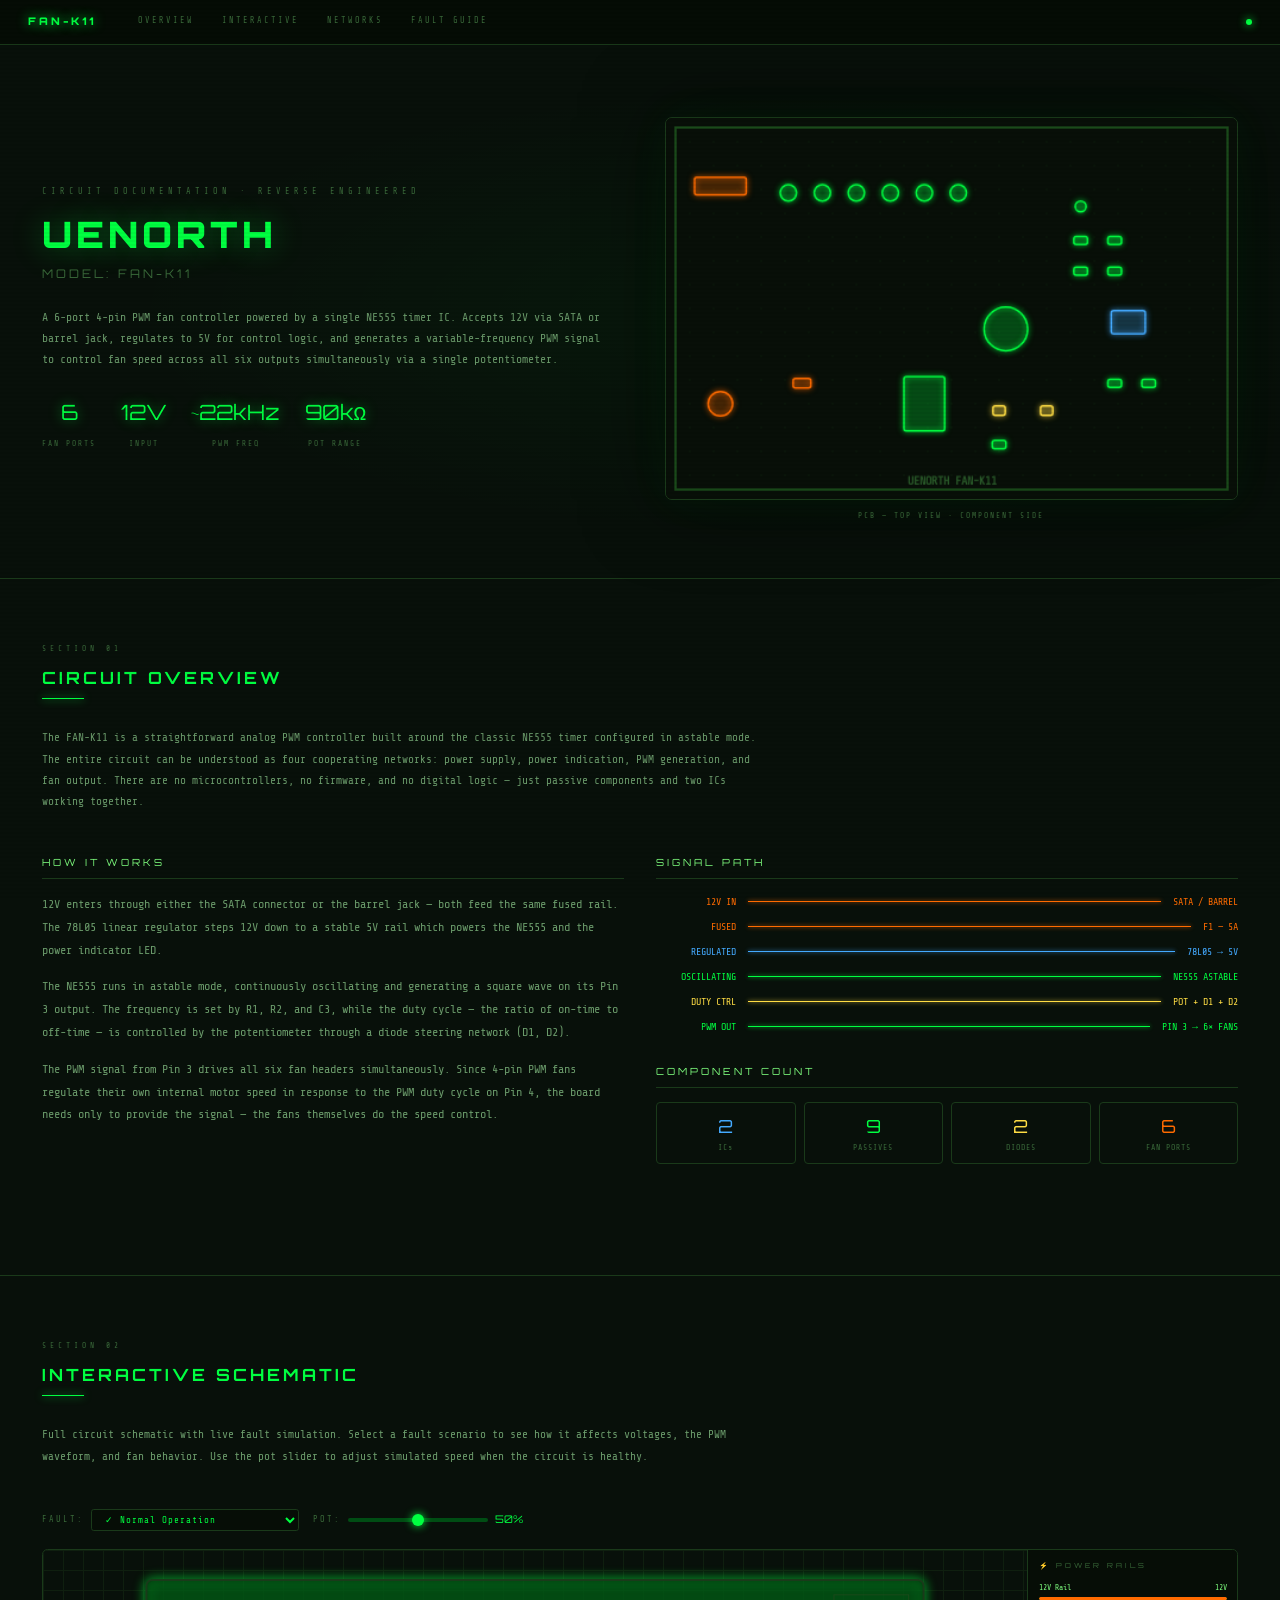
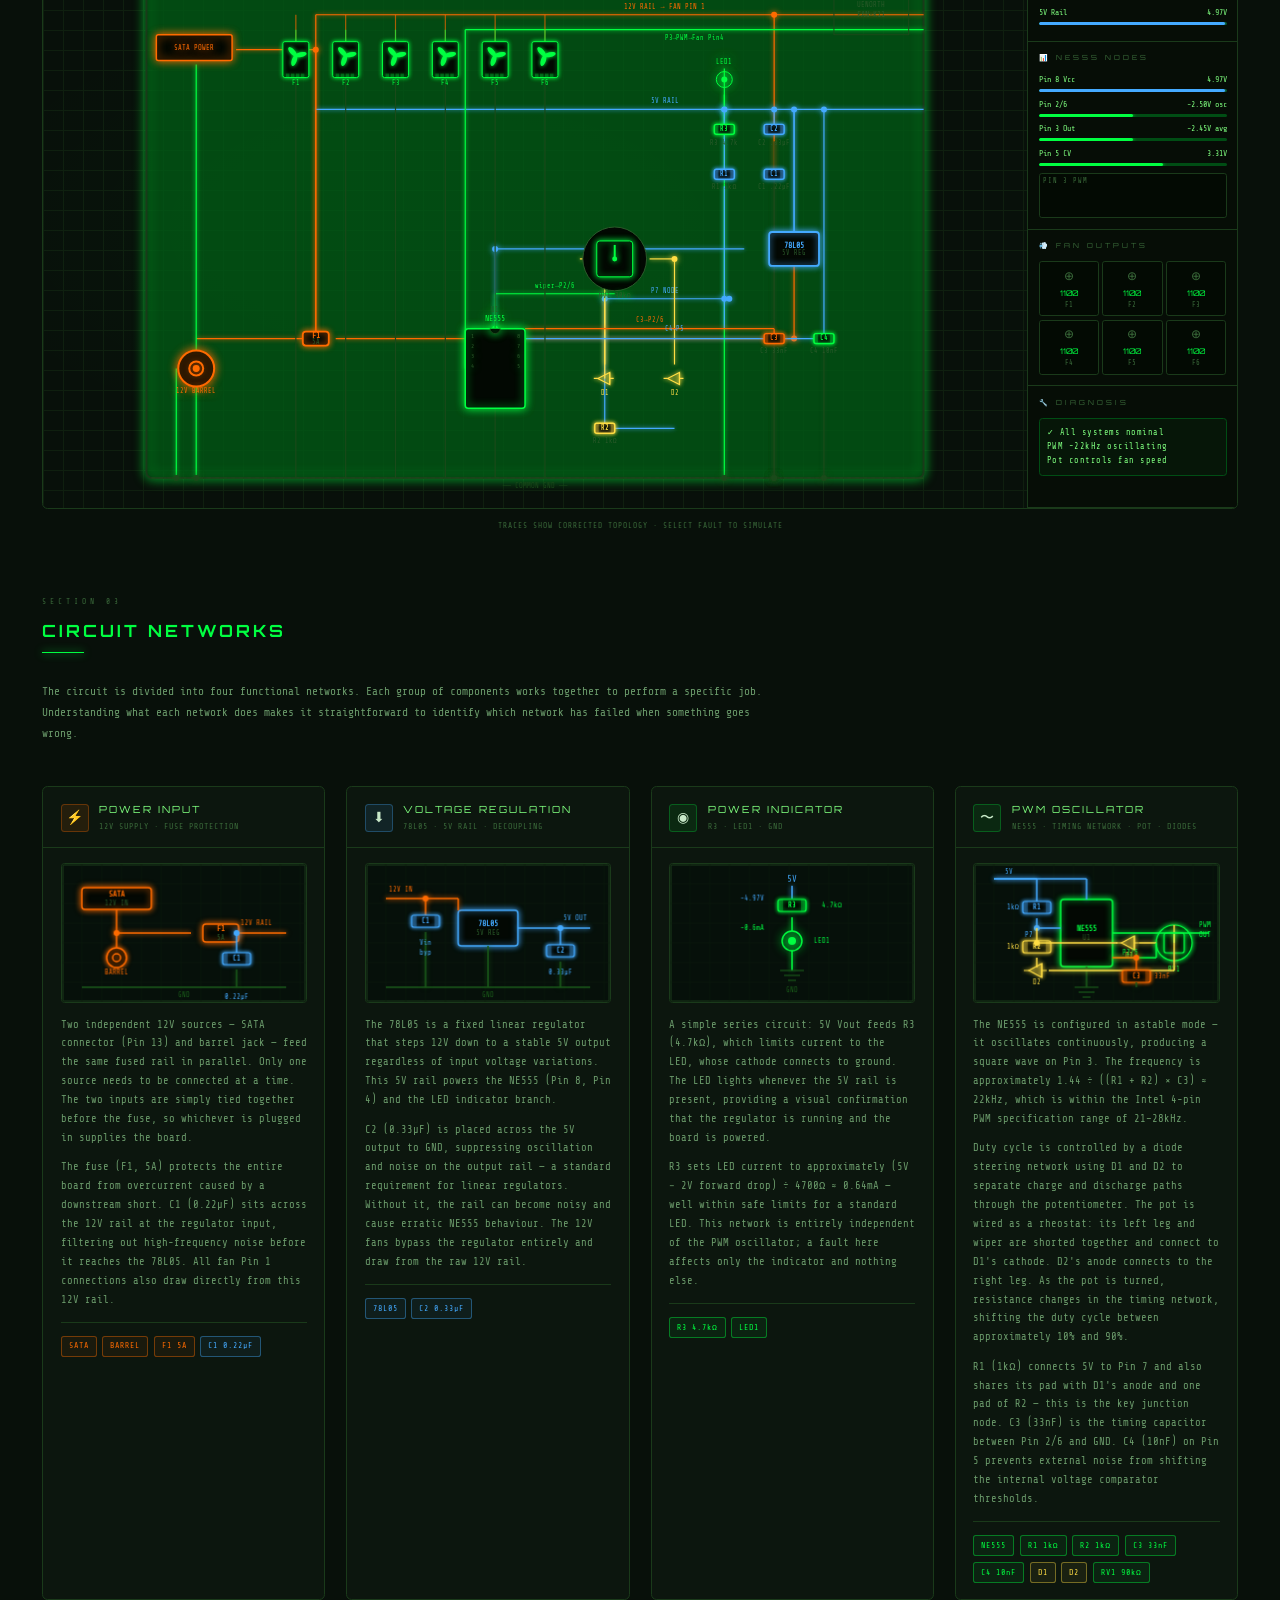
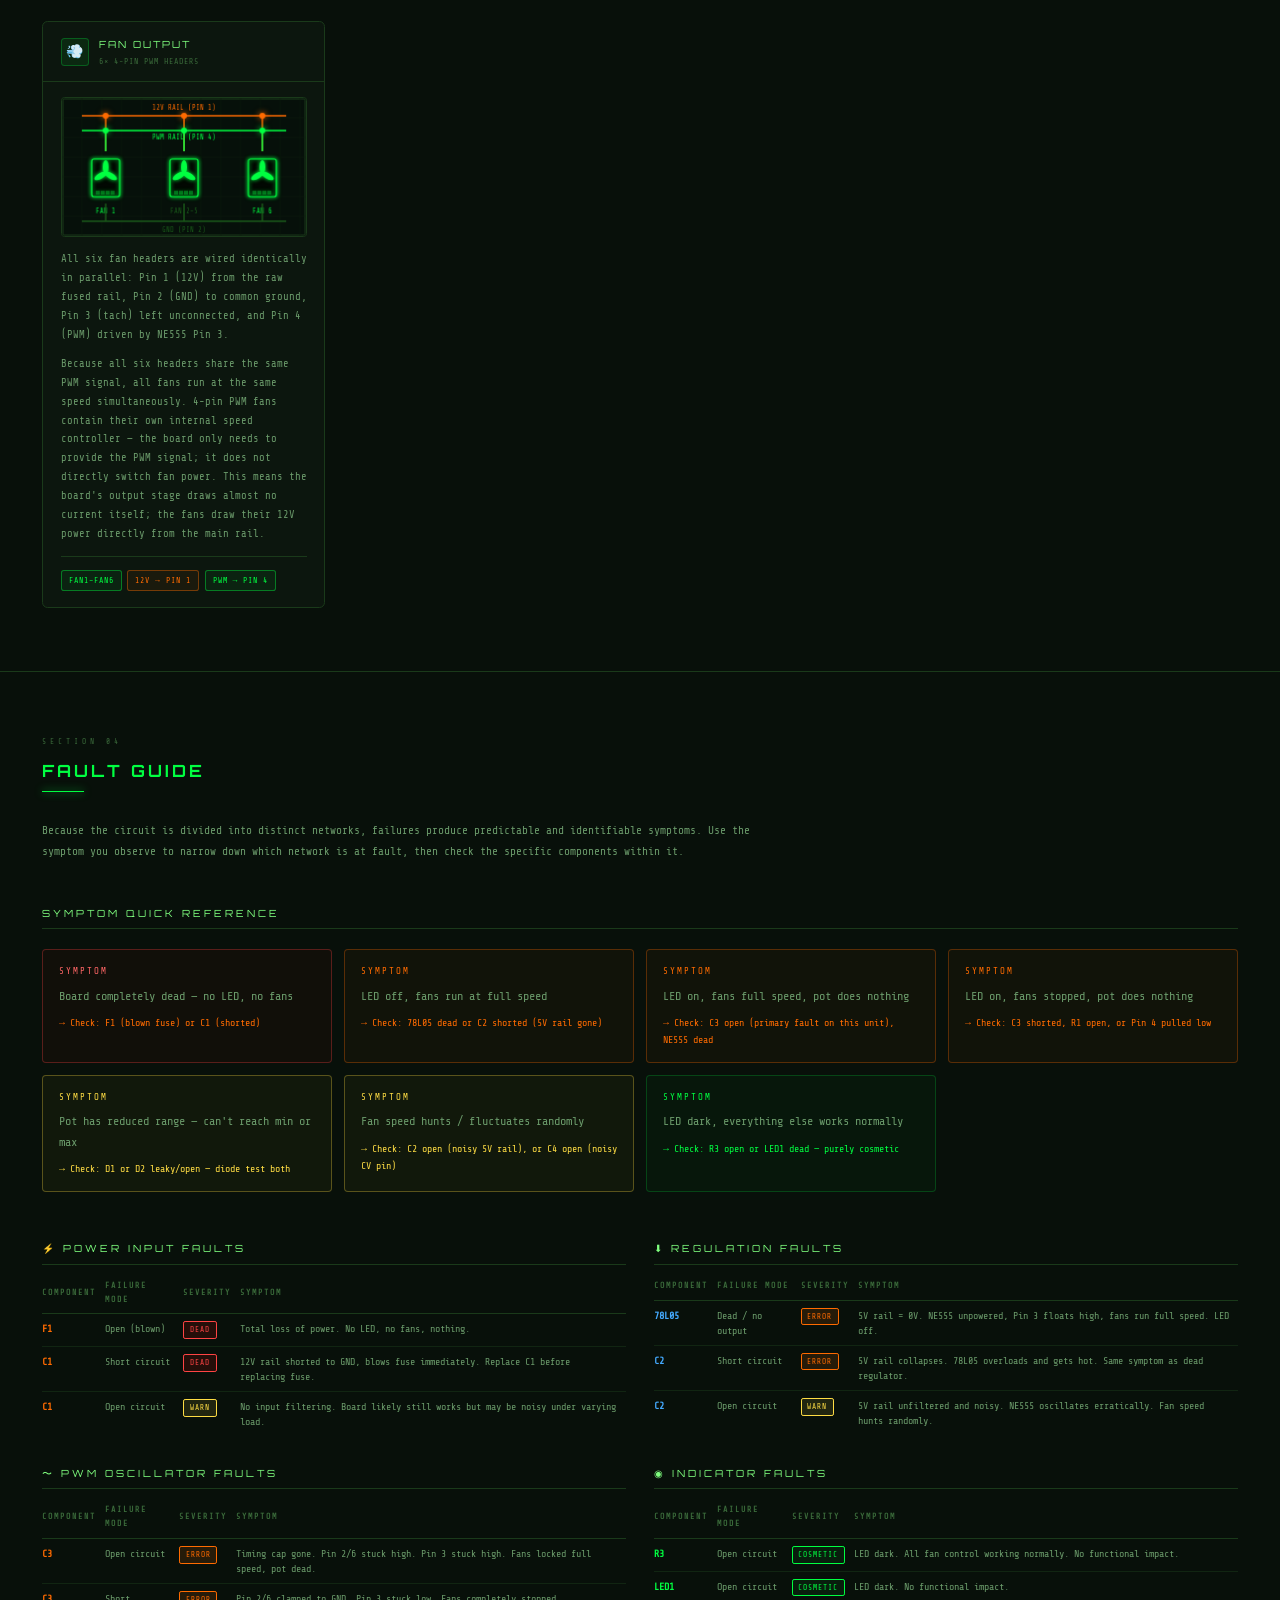
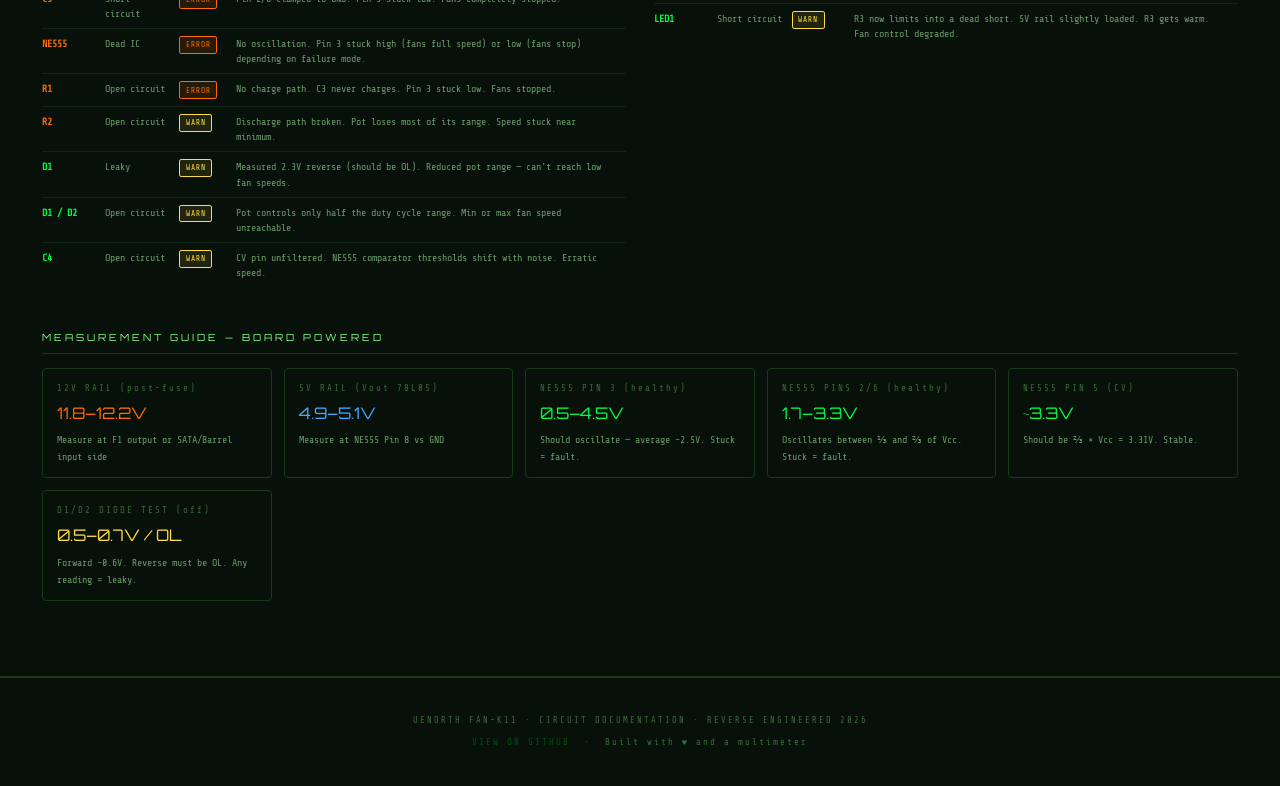
==== commit defbe077: "Add readme. Add some robot files. Attempt fix rendering. Wiring in simulator needs fix." ====
--- a/index.html
+++ b/index.html
@@ -165,7 +165,7 @@
             <option value="c2_short">C2 — Output Cap Shorted</option>
           </optgroup>
           <optgroup label="── PWM Oscillator ──">
-            <option value="ctiming_open">C3 — Open (This Unit's Fault)</option>
+            <option value="ctiming_open">C3 — Open</option>
             <option value="ctiming_short">C3 — Shorted</option>
             <option value="r1_open">R1 — Open</option>
             <option value="r2_open">R2 — Open</option>
@@ -485,7 +485,7 @@
           <tbody>
             <tr>
               <td><span class="fault-comp">C3</span></td>
-              <td>Open circuit ⚠ THIS UNIT</td>
+              <td>Open circuit</td>
               <td><span class="fault-sev sev-err">ERROR</span></td>
               <td>Timing cap gone. Pin 2/6 stuck high. Pin 3 stuck high. Fans locked full speed, pot dead.</td>
             </tr>
@@ -515,7 +515,7 @@
             </tr>
             <tr>
               <td><span class="fault-comp green">D1</span></td>
-              <td>Leaky ⚠ THIS UNIT</td>
+              <td>Leaky</td>
               <td><span class="fault-sev sev-warn">WARN</span></td>
               <td>Measured 2.3V reverse (should be OL). Reduced pot range — can't reach low fan speeds.</td>
             </tr>
@@ -607,9 +607,10 @@
   <div class="container">
     <p>UENORTH FAN-K11 · CIRCUIT DOCUMENTATION · REVERSE ENGINEERED 2026</p>
     <p style="margin-top:8px;font-size:9px;">
-      <a href="https://github.com">VIEW ON GITHUB</a> &nbsp;·&nbsp;
+      <a href="https://github.com/Jo0/fan-k11">VIEW ON GITHUB</a> &nbsp;·&nbsp;
       Built with ♥ and a multimeter
     </p>
+    <script type='text/javascript' src='https://storage.ko-fi.com/cdn/widget/Widget_2.js'></script><script type='text/javascript'>kofiwidget2.init('Support me on Ko-fi', '#0d8c44', 'P5P21VW0S3');kofiwidget2.draw();</script> 
   </div>
 </footer>
 
--- a/css/style.css
+++ b/css/style.css
@@ -394,7 +394,7 @@
   border: 1px solid var(--border);
   border-radius: 0.4rem;
   overflow: hidden;
-  height: 35rem;
+  height: 560px;
 }
 #simCanvas {
   width: 100%;
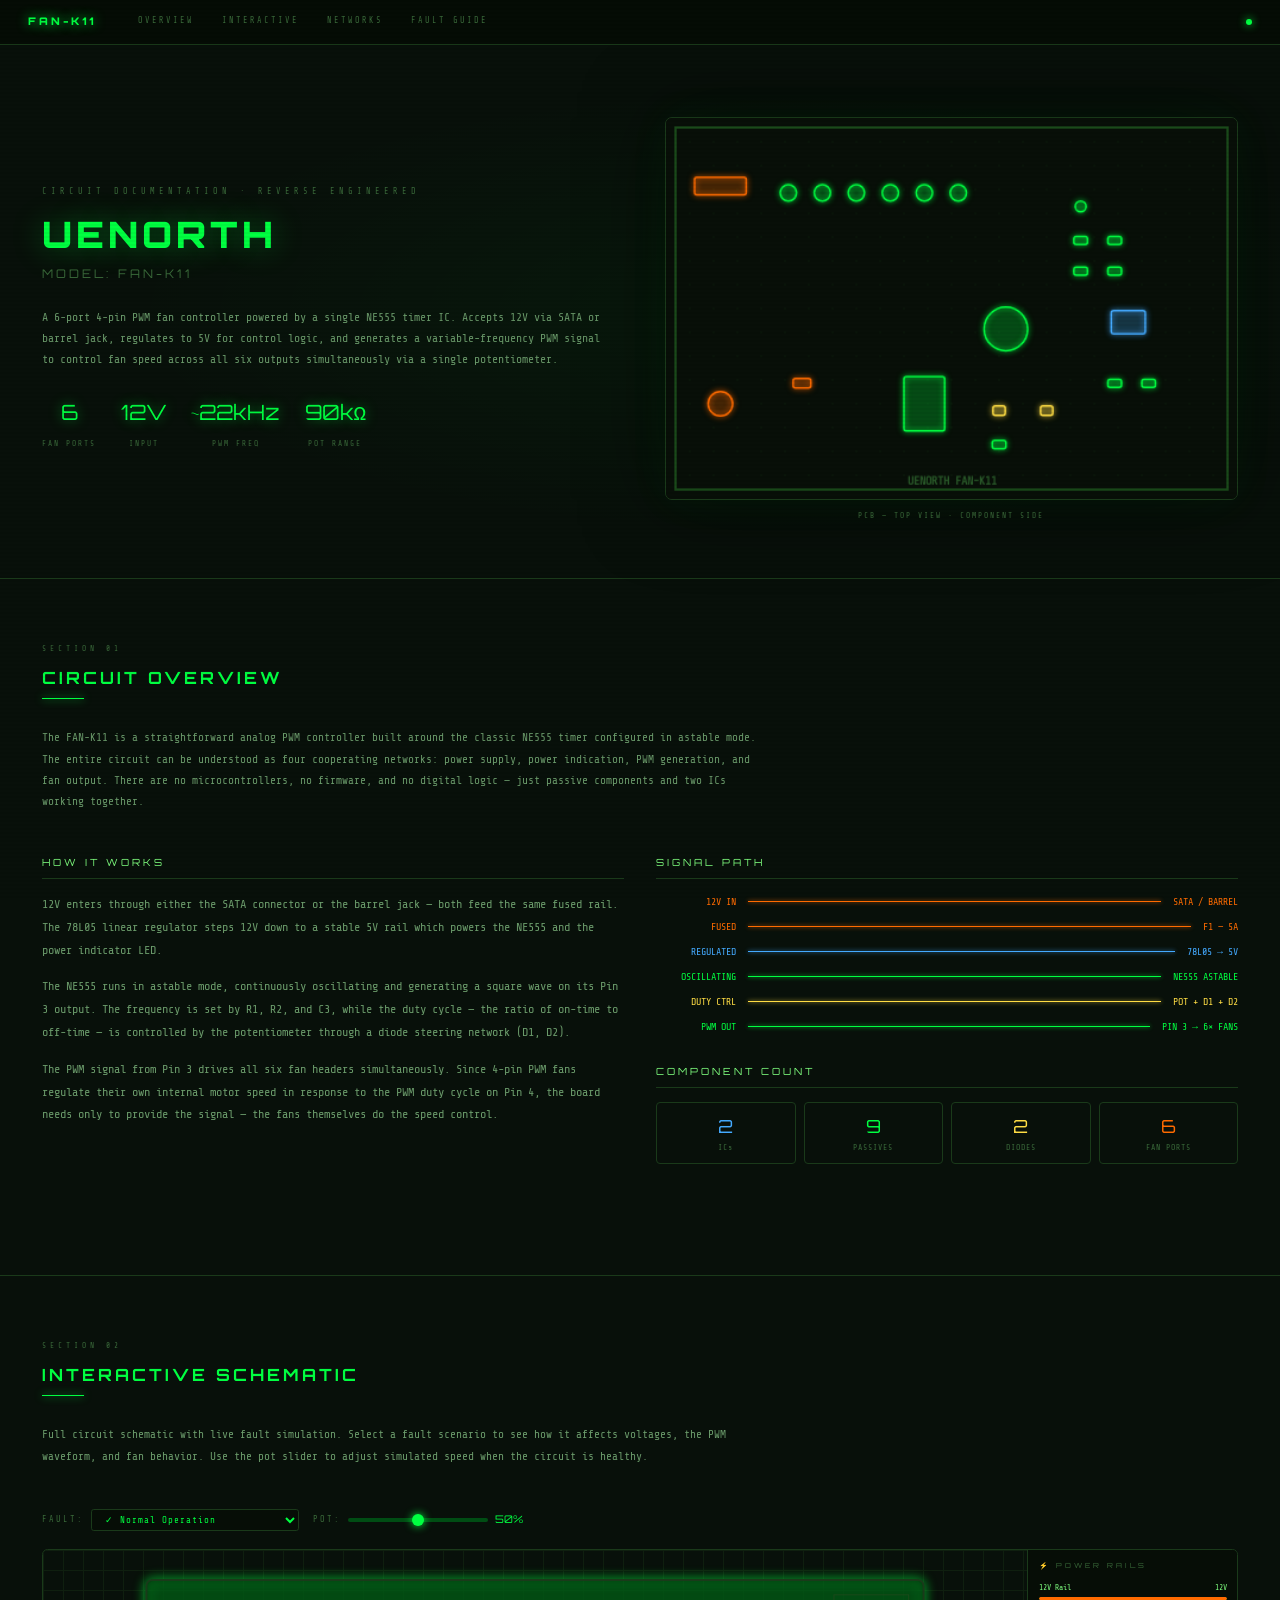
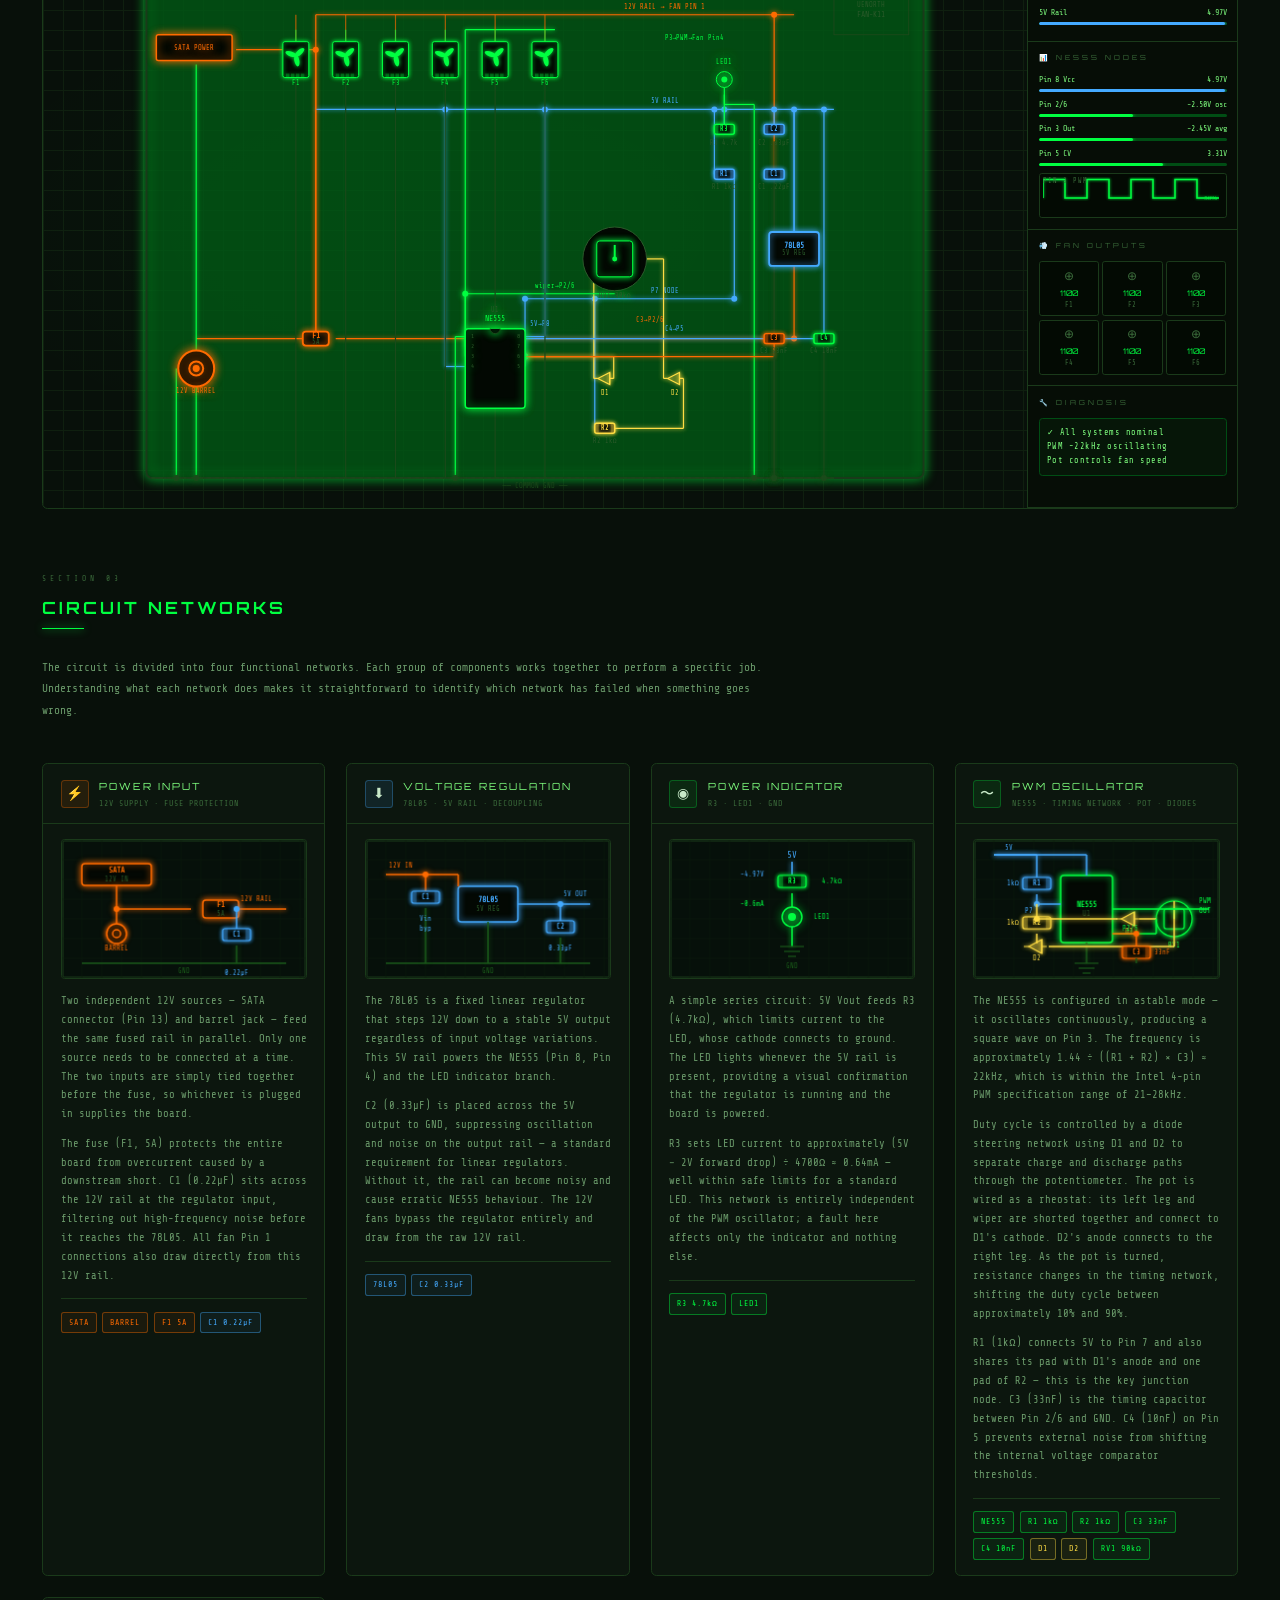
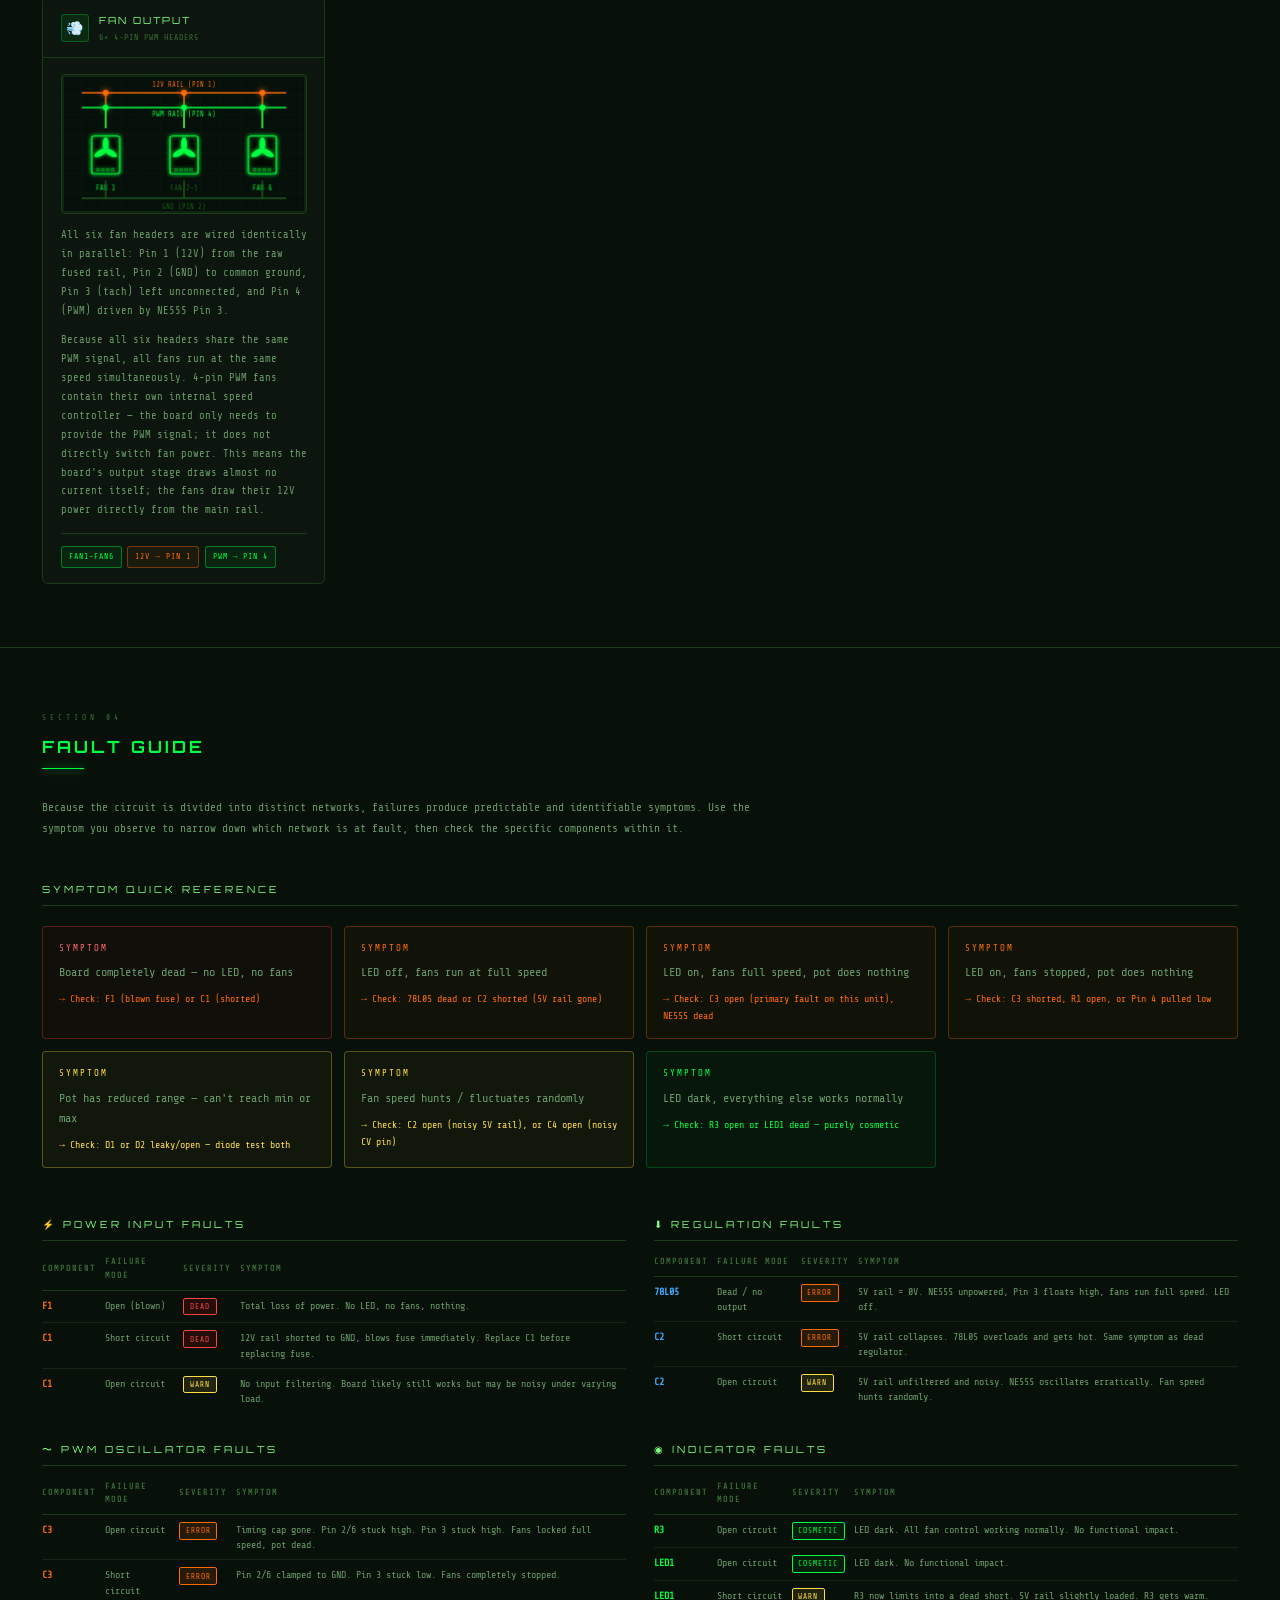
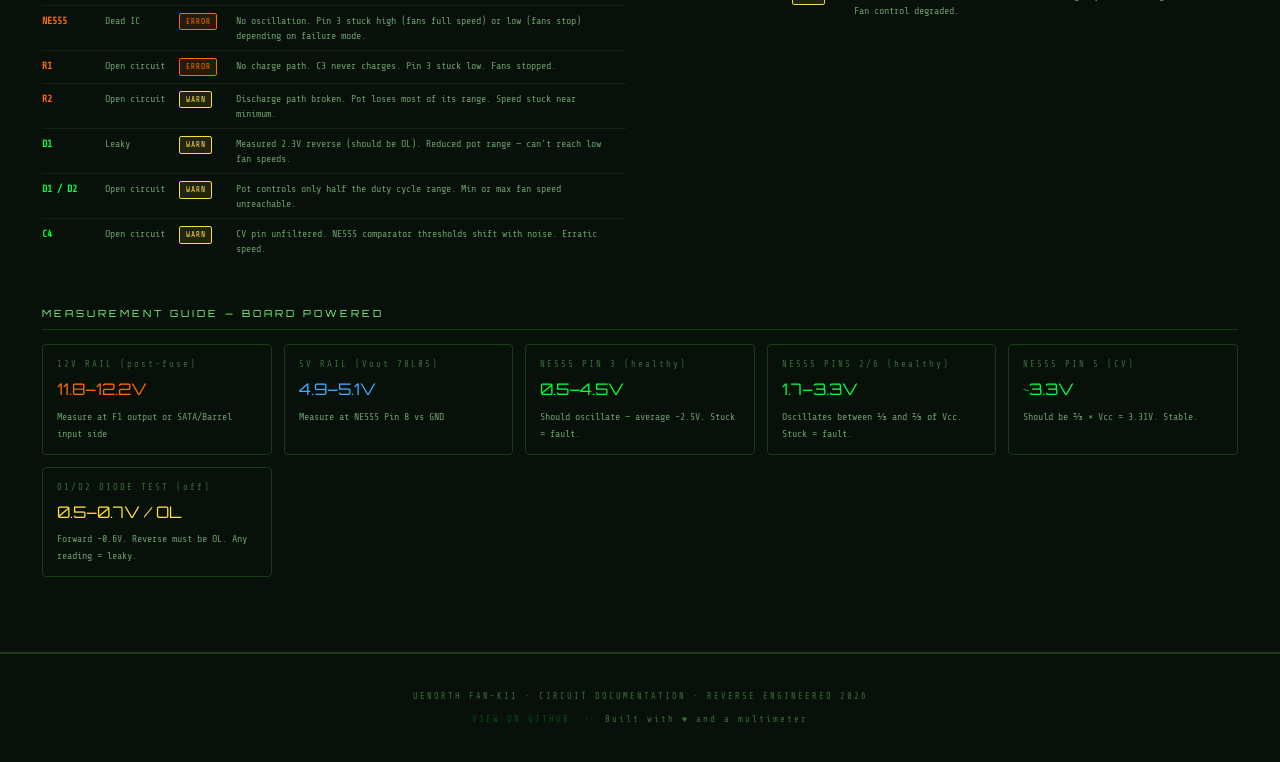
==== commit 8f6a1cfe: "Fix some rendering" ====
--- a/index.html
+++ b/index.html
@@ -215,9 +215,6 @@
         </div>
       </div>
     </div>
-    <p style="font-size:0.55rem;color:var(--dim);letter-spacing:1px;margin-top:0.75rem;text-align:center;">
-      TRACES SHOW CORRECTED TOPOLOGY · SELECT FAULT TO SIMULATE
-    </p>
   </div>
 </section>
 
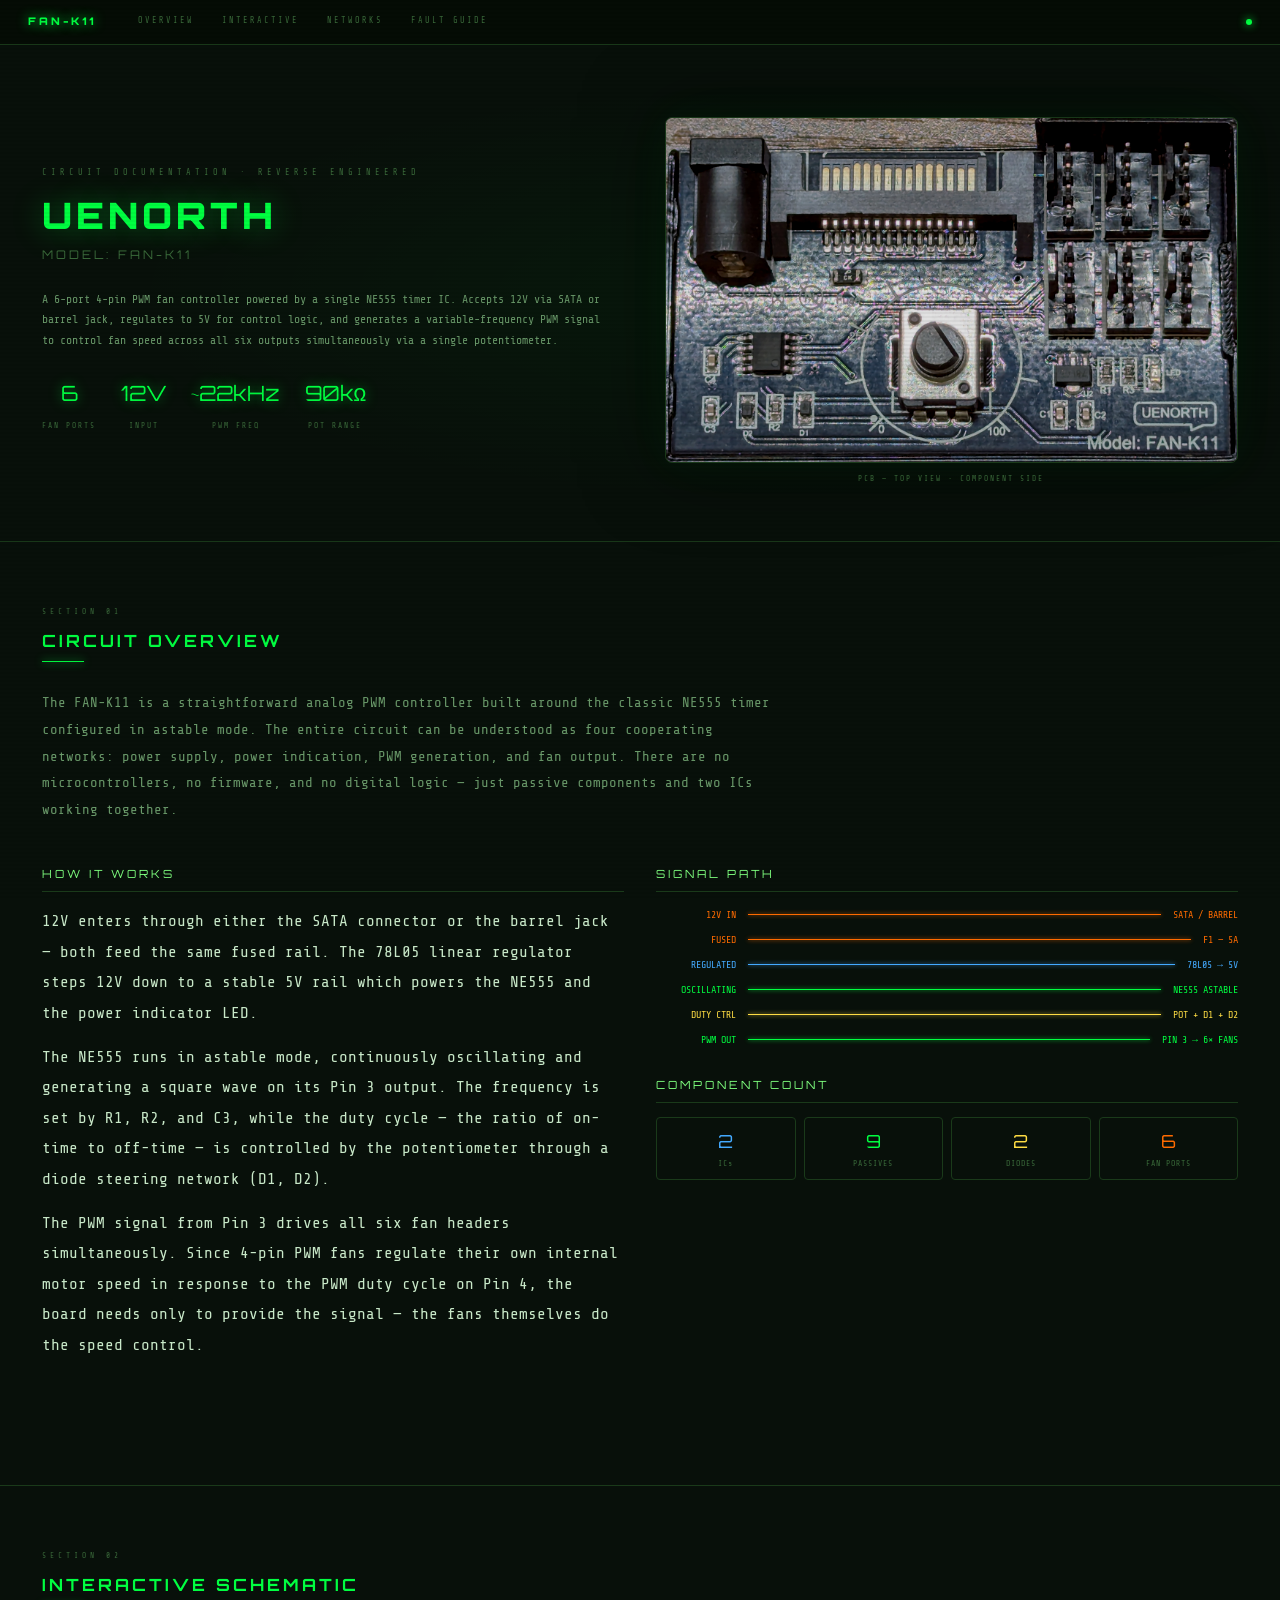
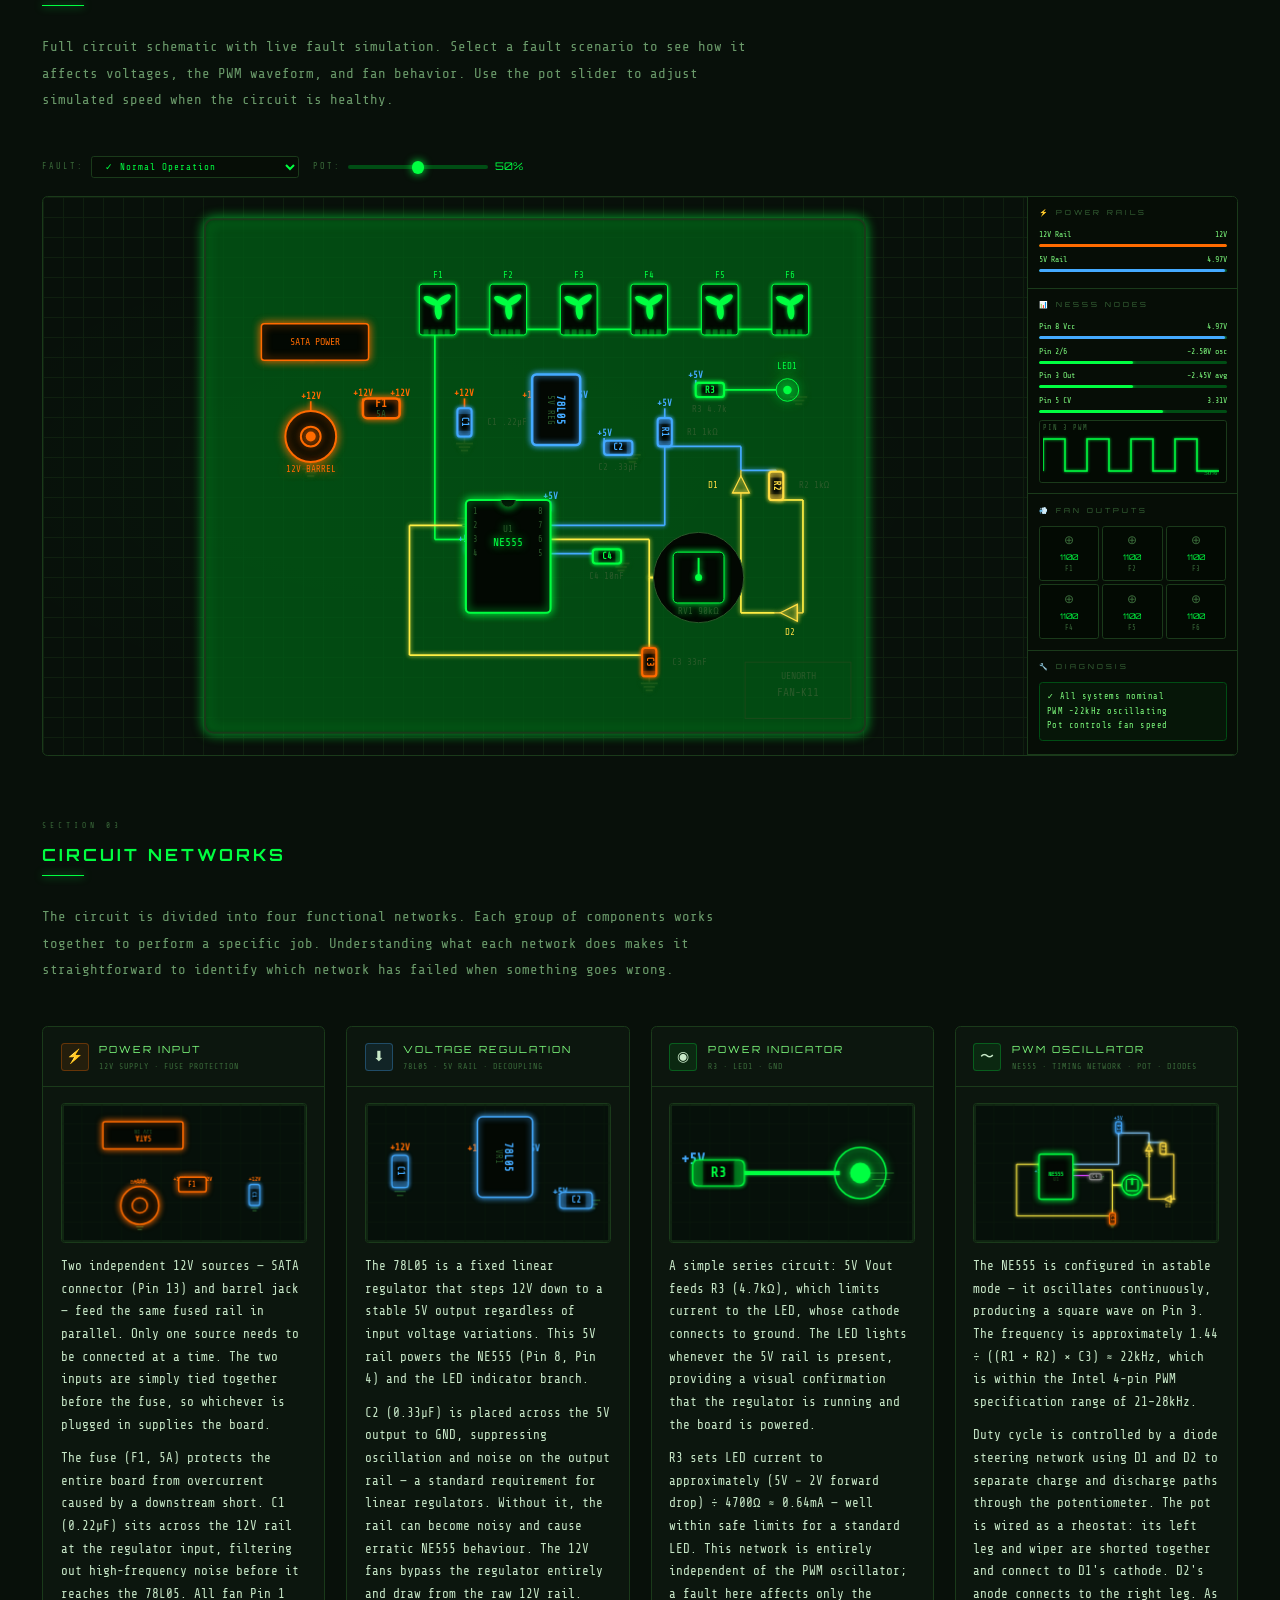
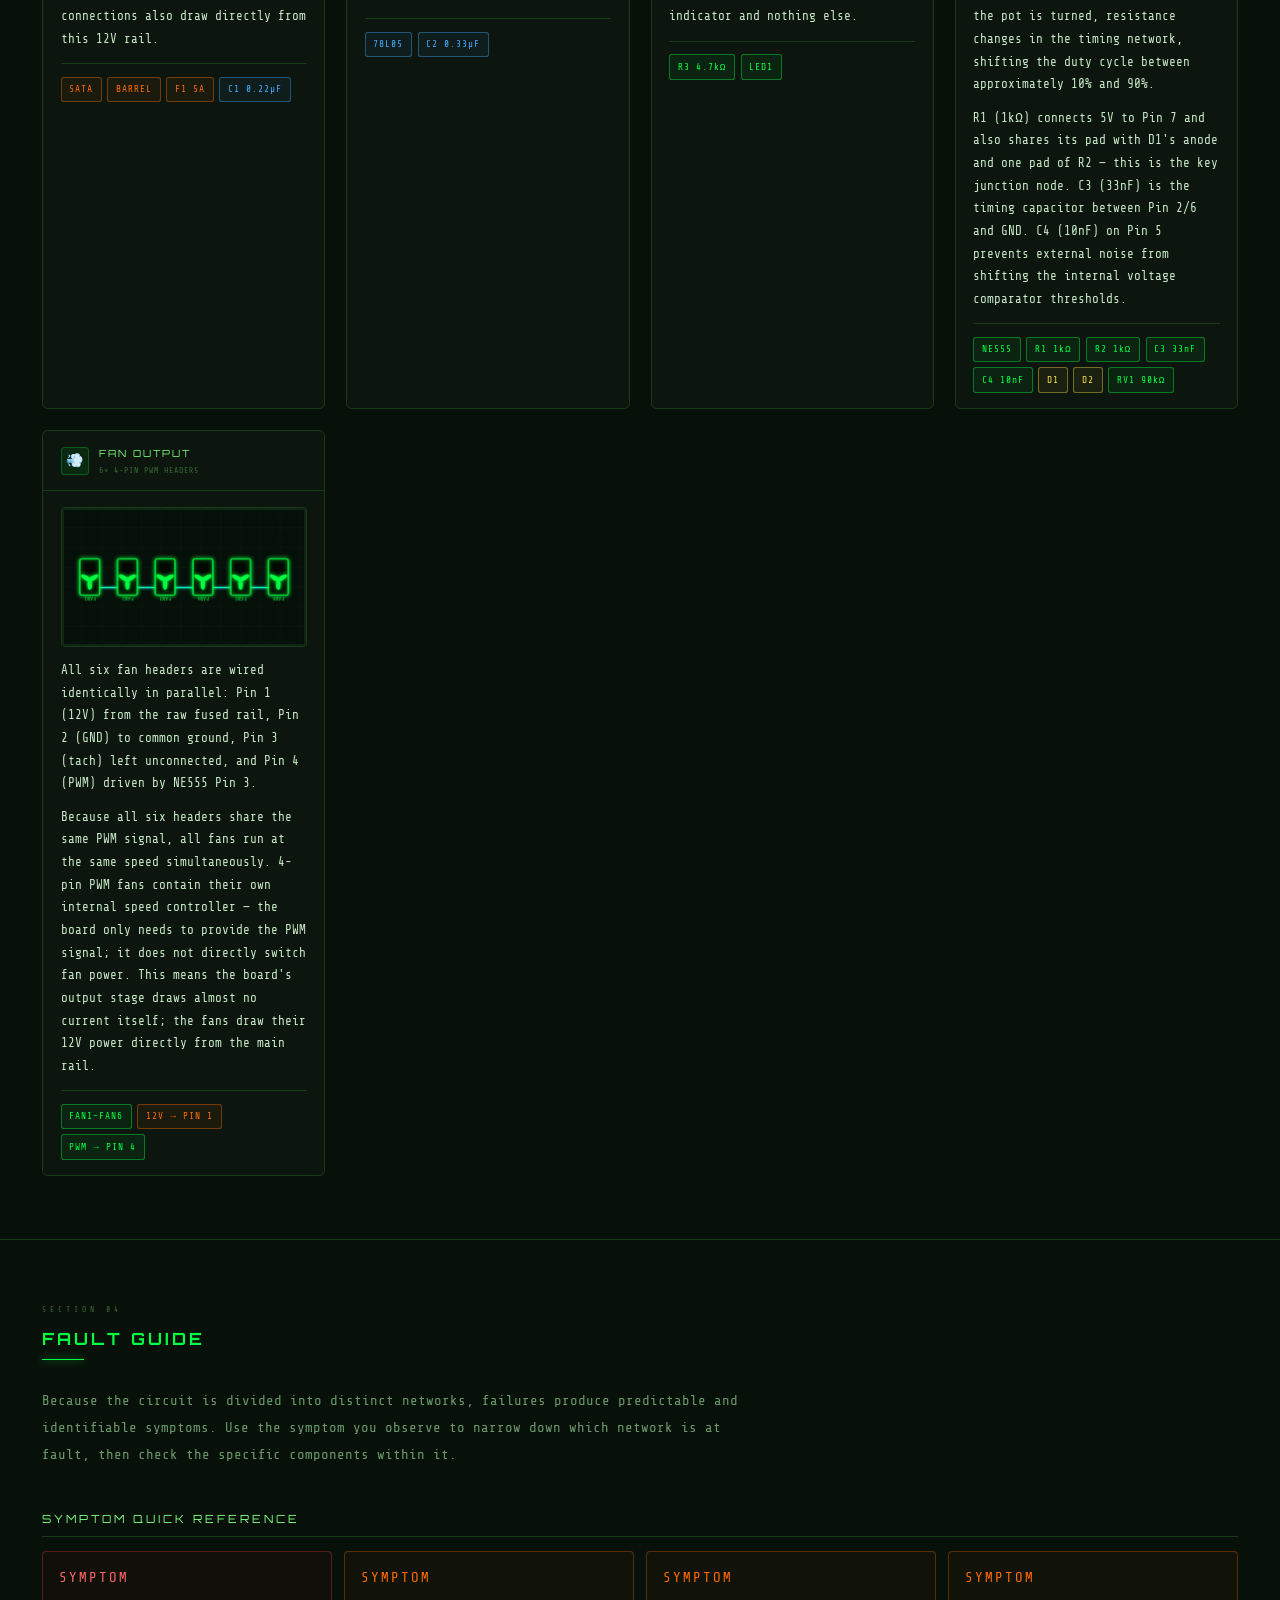
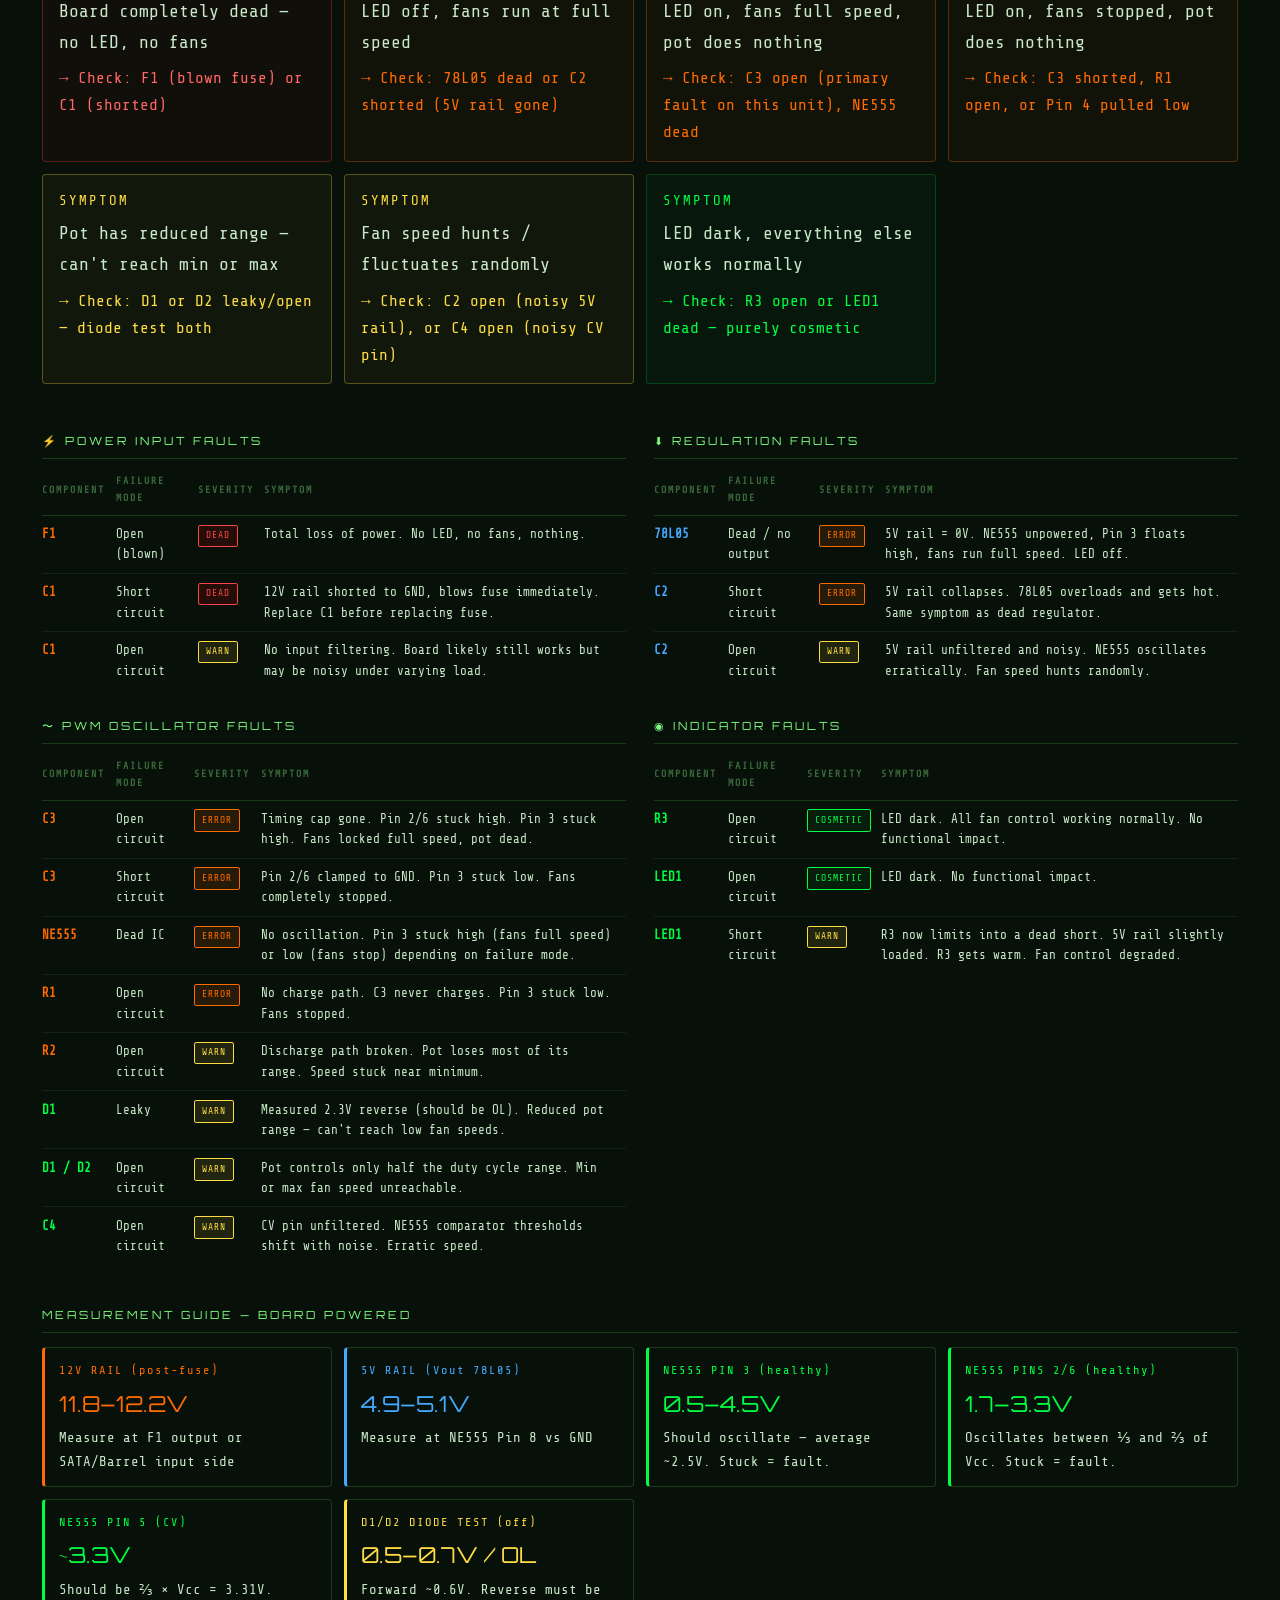
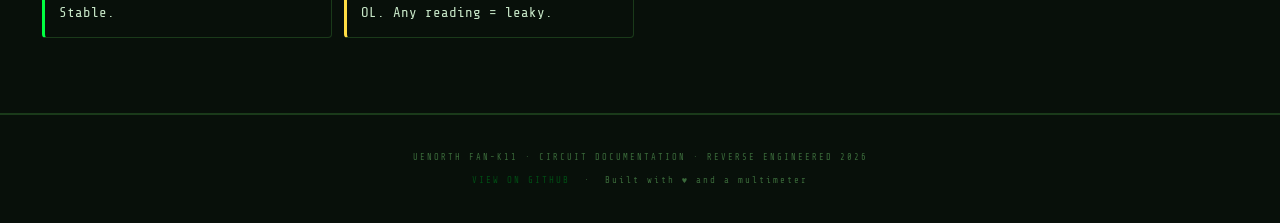
==== commit 42cfdd72: "Pretty happy with this so far" ====
--- a/index.html
+++ b/index.html
@@ -42,7 +42,7 @@
       </div>
       <div class="hero-board">
         <div class="board-img-wrap">
-          <canvas id="boardThumb" width="480" height="320" style="width:100%;display:block;"></canvas>
+          <img src="assets/CloseUpPic.jpg" alt="FAN-K11 PCB — top view, component side">
         </div>
         <div class="board-caption">PCB — TOP VIEW · COMPONENT SIDE</div>
       </div>
@@ -62,19 +62,19 @@
       There are no microcontrollers, no firmware, and no digital logic — just passive components and two ICs working together.
     </p>
 
-    <div style="display:grid;grid-template-columns:1fr 1fr;gap:32px;margin-bottom:48px;">
+    <div class="overview-grid">
       <div>
         <div class="fault-group-title">HOW IT WORKS</div>
-        <p style="font-size:12px;color:var(--text-dim);line-height:1.9;margin-bottom:14px;">
+        <p class="overview-text">
           12V enters through either the SATA connector or the barrel jack — both feed the same fused rail.
           The 78L05 linear regulator steps 12V down to a stable 5V rail which powers the NE555 and the power indicator LED.
         </p>
-        <p style="font-size:12px;color:var(--text-dim);line-height:1.9;margin-bottom:14px;">
+        <p class="overview-text">
           The NE555 runs in astable mode, continuously oscillating and generating a square wave on its Pin 3 output.
           The frequency is set by R1, R2, and C3, while the duty cycle — the ratio of on-time to off-time — is controlled
           by the potentiometer through a diode steering network (D1, D2).
         </p>
-        <p style="font-size:12px;color:var(--text-dim);line-height:1.9;">
+        <p class="overview-text">
           The PWM signal from Pin 3 drives all six fan headers simultaneously. Since 4-pin PWM fans regulate their own
           internal motor speed in response to the PWM duty cycle on Pin 4, the board needs only to provide the signal —
           the fans themselves do the speed control.
@@ -82,57 +82,57 @@
       </div>
       <div>
         <div class="fault-group-title">SIGNAL PATH</div>
-        <div style="display:flex;flex-direction:column;gap:8px;">
-          <div style="display:flex;align-items:center;gap:12px;">
-            <div style="width:80px;text-align:right;font-size:10px;color:var(--orange);">12V IN</div>
-            <div style="flex:1;height:1px;background:var(--orange);box-shadow:0 0 4px var(--orange);"></div>
-            <div style="font-size:10px;color:var(--orange);">SATA / BARREL</div>
-          </div>
-          <div style="display:flex;align-items:center;gap:12px;">
-            <div style="width:80px;text-align:right;font-size:10px;color:var(--orange);">FUSED</div>
-            <div style="flex:1;height:1px;background:var(--orange);box-shadow:0 0 4px var(--orange);"></div>
-            <div style="font-size:10px;color:var(--orange);">F1 — 5A</div>
-          </div>
-          <div style="display:flex;align-items:center;gap:12px;">
-            <div style="width:80px;text-align:right;font-size:10px;color:var(--blue);">REGULATED</div>
-            <div style="flex:1;height:1px;background:var(--blue);box-shadow:0 0 4px var(--blue);"></div>
-            <div style="font-size:10px;color:var(--blue);">78L05 → 5V</div>
-          </div>
-          <div style="display:flex;align-items:center;gap:12px;">
-            <div style="width:80px;text-align:right;font-size:10px;color:var(--trace);">OSCILLATING</div>
-            <div style="flex:1;height:1px;background:var(--trace);box-shadow:0 0 4px var(--trace);"></div>
-            <div style="font-size:10px;color:var(--trace);">NE555 ASTABLE</div>
-          </div>
-          <div style="display:flex;align-items:center;gap:12px;">
-            <div style="width:80px;text-align:right;font-size:10px;color:var(--yellow);">DUTY CTRL</div>
-            <div style="flex:1;height:1px;background:var(--yellow);box-shadow:0 0 4px var(--yellow);"></div>
-            <div style="font-size:10px;color:var(--yellow);">POT + D1 + D2</div>
-          </div>
-          <div style="display:flex;align-items:center;gap:12px;">
-            <div style="width:80px;text-align:right;font-size:10px;color:var(--trace);">PWM OUT</div>
-            <div style="flex:1;height:1px;background:var(--trace);box-shadow:0 0 4px var(--trace);"></div>
-            <div style="font-size:10px;color:var(--trace);">PIN 3 → 6× FANS</div>
-          </div>
-        </div>
-
-        <div style="margin-top:28px;">
+        <div class="signal-path">
+          <div class="signal-row sig-orange">
+            <div class="signal-lbl">12V IN</div>
+            <div class="signal-line"></div>
+            <div class="signal-dst">SATA / BARREL</div>
+          </div>
+          <div class="signal-row sig-orange">
+            <div class="signal-lbl">FUSED</div>
+            <div class="signal-line"></div>
+            <div class="signal-dst">F1 — 5A</div>
+          </div>
+          <div class="signal-row sig-blue">
+            <div class="signal-lbl">REGULATED</div>
+            <div class="signal-line"></div>
+            <div class="signal-dst">78L05 → 5V</div>
+          </div>
+          <div class="signal-row sig-green">
+            <div class="signal-lbl">OSCILLATING</div>
+            <div class="signal-line"></div>
+            <div class="signal-dst">NE555 ASTABLE</div>
+          </div>
+          <div class="signal-row sig-yellow">
+            <div class="signal-lbl">DUTY CTRL</div>
+            <div class="signal-line"></div>
+            <div class="signal-dst">POT + D1 + D2</div>
+          </div>
+          <div class="signal-row sig-green">
+            <div class="signal-lbl">PWM OUT</div>
+            <div class="signal-line"></div>
+            <div class="signal-dst">PIN 3 → 6× FANS</div>
+          </div>
+        </div>
+
+        <div class="count-wrap">
           <div class="fault-group-title">COMPONENT COUNT</div>
-          <div style="display:grid;grid-template-columns:repeat(4,1fr);gap:8px;">
-            <div style="text-align:center;padding:8px;border:1px solid var(--border);border-radius:4px;">
-              <div style="font-family:'Orbitron',monospace;font-size:18px;color:var(--blue);">2</div>
-              <div style="font-size:8px;color:var(--dim);letter-spacing:1px;">ICs</div>
+          <div class="count-grid">
+            <div class="count-card">
+              <div class="count-val" style="color:var(--blue)">2</div>
+              <div class="count-label">ICs</div>
             </div>
-            <div style="text-align:center;padding:8px;border:1px solid var(--border);border-radius:4px;">
-              <div style="font-family:'Orbitron',monospace;font-size:18px;color:var(--trace);">9</div>
-              <div style="font-size:8px;color:var(--dim);letter-spacing:1px;">PASSIVES</div>
+            <div class="count-card">
+              <div class="count-val" style="color:var(--trace)">9</div>
+              <div class="count-label">PASSIVES</div>
             </div>
-            <div style="text-align:center;padding:8px;border:1px solid var(--border);border-radius:4px;">
-              <div style="font-family:'Orbitron',monospace;font-size:18px;color:var(--yellow);">2</div>
-              <div style="font-size:8px;color:var(--dim);letter-spacing:1px;">DIODES</div>
+            <div class="count-card">
+              <div class="count-val" style="color:var(--yellow)">2</div>
+              <div class="count-label">DIODES</div>
             </div>
-            <div style="text-align:center;padding:8px;border:1px solid var(--border);border-radius:4px;">
-              <div style="font-family:'Orbitron',monospace;font-size:18px;color:var(--orange);">6</div>
-              <div style="font-size:8px;color:var(--dim);letter-spacing:1px;">FAN PORTS</div>
+            <div class="count-card">
+              <div class="count-val" style="color:var(--orange)">6</div>
+              <div class="count-label">FAN PORTS</div>
             </div>
           </div>
         </div>
@@ -192,22 +192,22 @@
       <div class="sim-sidebar">
         <div class="sim-pane">
           <div class="sim-pane-title">⚡ POWER RAILS</div>
-          <div class="volt-row"><div class="volt-label"><span>12V Rail</span><span id="sv12">12.0V</span></div><div class="volt-bar"><div class="volt-fill" id="sf12" style="width:100%;background:#ff6b00;box-shadow:0 0 4px #ff6b00"></div></div></div>
-          <div class="volt-row"><div class="volt-label"><span>5V Rail</span><span id="sv5">4.97V</span></div><div class="volt-bar"><div class="volt-fill" id="sf5" style="width:41%;background:#44aaff;box-shadow:0 0 4px #44aaff"></div></div></div>
+          <div class="volt-row"><div class="volt-label"><span>12V Rail</span><span id="sv12">12.0V</span></div><div class="volt-bar"><div class="volt-fill vf-orange" id="sf12" style="width:100%"></div></div></div>
+          <div class="volt-row"><div class="volt-label"><span>5V Rail</span><span id="sv5">4.97V</span></div><div class="volt-bar"><div class="volt-fill vf-blue" id="sf5" style="width:41%"></div></div></div>
         </div>
         <div class="sim-pane">
           <div class="sim-pane-title">📊 NE555 NODES</div>
-          <div class="volt-row"><div class="volt-label"><span>Pin 8 Vcc</span><span id="sv8">4.97V</span></div><div class="volt-bar"><div class="volt-fill" id="sf8" style="width:41%;background:#44aaff;box-shadow:0 0 4px #44aaff"></div></div></div>
-          <div class="volt-row"><div class="volt-label"><span>Pin 2/6</span><span id="sv26">~2.5V osc</span></div><div class="volt-bar"><div class="volt-fill" id="sf26" style="width:50%;background:#00ff41;box-shadow:0 0 4px #00ff41"></div></div></div>
-          <div class="volt-row"><div class="volt-label"><span>Pin 3 Out</span><span id="sv3">~2.5V avg</span></div><div class="volt-bar"><div class="volt-fill" id="sf3" style="width:50%;background:#00ff41;box-shadow:0 0 4px #00ff41"></div></div></div>
-          <div class="volt-row"><div class="volt-label"><span>Pin 5 CV</span><span id="sv5cv">3.31V</span></div><div class="volt-bar"><div class="volt-fill" id="sf5cv" style="width:27%;background:#00ff41;box-shadow:0 0 4px #00ff41"></div></div></div>
+          <div class="volt-row"><div class="volt-label"><span>Pin 8 Vcc</span><span id="sv8">4.97V</span></div><div class="volt-bar"><div class="volt-fill vf-blue" id="sf8" style="width:41%"></div></div></div>
+          <div class="volt-row"><div class="volt-label"><span>Pin 2/6</span><span id="sv26">~2.5V osc</span></div><div class="volt-bar"><div class="volt-fill vf-green" id="sf26" style="width:50%"></div></div></div>
+          <div class="volt-row"><div class="volt-label"><span>Pin 3 Out</span><span id="sv3">~2.5V avg</span></div><div class="volt-bar"><div class="volt-fill vf-green" id="sf3" style="width:50%"></div></div></div>
+          <div class="volt-row"><div class="volt-label"><span>Pin 5 CV</span><span id="sv5cv">3.31V</span></div><div class="volt-bar"><div class="volt-fill vf-green" id="sf5cv" style="width:27%"></div></div></div>
           <div class="pwm-canvas-wrap"><span>PIN 3 PWM</span><canvas id="pwmCanvas"></canvas></div>
         </div>
         <div class="sim-pane">
           <div class="sim-pane-title">💨 FAN OUTPUTS</div>
           <div class="fan-grid" id="fanGrid"></div>
         </div>
-        <div class="sim-pane" style="flex:1">
+        <div class="sim-pane sim-pane--grow">
           <div class="sim-pane-title">🔧 DIAGNOSIS</div>
           <div class="fault-banner fb-ok" id="faultBanner">
             ✓ All systems nominal<br>PWM ~22kHz oscillating<br>Pot controls fan speed
@@ -233,7 +233,7 @@
       <!-- Power Input -->
       <div class="net-card">
         <div class="net-card-header">
-          <div class="net-icon" style="background:rgba(255,107,0,0.1);border:1px solid rgba(255,107,0,0.3);">⚡</div>
+          <div class="net-icon ni-orange">⚡</div>
           <div>
             <div class="net-card-title">POWER INPUT</div>
             <div class="net-card-sub">12V SUPPLY · FUSE PROTECTION</div>
@@ -259,7 +259,7 @@
       <!-- Regulation -->
       <div class="net-card">
         <div class="net-card-header">
-          <div class="net-icon" style="background:rgba(68,170,255,0.1);border:1px solid rgba(68,170,255,0.3);">⬇</div>
+          <div class="net-icon ni-blue">⬇</div>
           <div>
             <div class="net-card-title">VOLTAGE REGULATION</div>
             <div class="net-card-sub">78L05 · 5V RAIL · DECOUPLING</div>
@@ -282,7 +282,7 @@
       <!-- Power Indicator -->
       <div class="net-card">
         <div class="net-card-header">
-          <div class="net-icon" style="background:rgba(0,255,65,0.08);border:1px solid rgba(0,255,65,0.25);">◉</div>
+          <div class="net-icon ni-green">◉</div>
           <div>
             <div class="net-card-title">POWER INDICATOR</div>
             <div class="net-card-sub">R3 · LED1 · GND</div>
@@ -304,9 +304,9 @@
       </div>
 
       <!-- PWM Oscillator -->
-      <div class="net-card" style="grid-column: span 1;">
+      <div class="net-card">
         <div class="net-card-header">
-          <div class="net-icon" style="background:rgba(0,255,65,0.08);border:1px solid rgba(0,255,65,0.25);">〜</div>
+          <div class="net-icon ni-green">〜</div>
           <div>
             <div class="net-card-title">PWM OSCILLATOR</div>
             <div class="net-card-sub">NE555 · TIMING NETWORK · POT · DIODES</div>
@@ -340,7 +340,7 @@
       <!-- Fan Output -->
       <div class="net-card">
         <div class="net-card-header">
-          <div class="net-icon" style="background:rgba(0,255,65,0.08);border:1px solid rgba(0,255,65,0.25);">💨</div>
+          <div class="net-icon ni-green">💨</div>
           <div>
             <div class="net-card-title">FAN OUTPUT</div>
             <div class="net-card-sub">6× 4-PIN PWM HEADERS</div>
@@ -378,42 +378,42 @@
     </p>
 
     <!-- Symptom quick-ref -->
-    <div class="fault-group-title" style="margin-bottom:20px;">SYMPTOM QUICK REFERENCE</div>
-    <div style="display:grid;grid-template-columns:repeat(auto-fill,minmax(260px,1fr));gap:12px;margin-bottom:48px;">
-      <div style="padding:14px 16px;border:1px solid rgba(255,68,68,0.3);border-radius:4px;background:rgba(255,0,0,0.04);">
-        <div style="font-size:9px;letter-spacing:2px;color:#ff6666;margin-bottom:6px;">SYMPTOM</div>
-        <div style="font-size:12px;color:var(--text-dim);margin-bottom:8px;">Board completely dead — no LED, no fans</div>
-        <div style="font-size:10px;color:var(--orange);">→ Check: F1 (blown fuse) or C1 (shorted)</div>
-      </div>
-      <div style="padding:14px 16px;border:1px solid rgba(255,107,0,0.3);border-radius:4px;background:rgba(255,107,0,0.04);">
-        <div style="font-size:9px;letter-spacing:2px;color:var(--orange);margin-bottom:6px;">SYMPTOM</div>
-        <div style="font-size:12px;color:var(--text-dim);margin-bottom:8px;">LED off, fans run at full speed</div>
-        <div style="font-size:10px;color:var(--orange);">→ Check: 78L05 dead or C2 shorted (5V rail gone)</div>
-      </div>
-      <div style="padding:14px 16px;border:1px solid rgba(255,107,0,0.3);border-radius:4px;background:rgba(255,107,0,0.04);">
-        <div style="font-size:9px;letter-spacing:2px;color:var(--orange);margin-bottom:6px;">SYMPTOM</div>
-        <div style="font-size:12px;color:var(--text-dim);margin-bottom:8px;">LED on, fans full speed, pot does nothing</div>
-        <div style="font-size:10px;color:var(--orange);">→ Check: C3 open (primary fault on this unit), NE555 dead</div>
-      </div>
-      <div style="padding:14px 16px;border:1px solid rgba(255,107,0,0.3);border-radius:4px;background:rgba(255,107,0,0.04);">
-        <div style="font-size:9px;letter-spacing:2px;color:var(--orange);margin-bottom:6px;">SYMPTOM</div>
-        <div style="font-size:12px;color:var(--text-dim);margin-bottom:8px;">LED on, fans stopped, pot does nothing</div>
-        <div style="font-size:10px;color:var(--orange);">→ Check: C3 shorted, R1 open, or Pin 4 pulled low</div>
-      </div>
-      <div style="padding:14px 16px;border:1px solid rgba(255,221,68,0.3);border-radius:4px;background:rgba(255,221,68,0.04);">
-        <div style="font-size:9px;letter-spacing:2px;color:var(--yellow);margin-bottom:6px;">SYMPTOM</div>
-        <div style="font-size:12px;color:var(--text-dim);margin-bottom:8px;">Pot has reduced range — can't reach min or max</div>
-        <div style="font-size:10px;color:var(--yellow);">→ Check: D1 or D2 leaky/open — diode test both</div>
-      </div>
-      <div style="padding:14px 16px;border:1px solid rgba(255,221,68,0.3);border-radius:4px;background:rgba(255,221,68,0.04);">
-        <div style="font-size:9px;letter-spacing:2px;color:var(--yellow);margin-bottom:6px;">SYMPTOM</div>
-        <div style="font-size:12px;color:var(--text-dim);margin-bottom:8px;">Fan speed hunts / fluctuates randomly</div>
-        <div style="font-size:10px;color:var(--yellow);">→ Check: C2 open (noisy 5V rail), or C4 open (noisy CV pin)</div>
-      </div>
-      <div style="padding:14px 16px;border:1px solid rgba(0,255,65,0.2);border-radius:4px;background:rgba(0,255,65,0.03);">
-        <div style="font-size:9px;letter-spacing:2px;color:var(--trace);margin-bottom:6px;">SYMPTOM</div>
-        <div style="font-size:12px;color:var(--text-dim);margin-bottom:8px;">LED dark, everything else works normally</div>
-        <div style="font-size:10px;color:var(--trace);">→ Check: R3 open or LED1 dead — purely cosmetic</div>
+    <div class="fault-group-title">SYMPTOM QUICK REFERENCE</div>
+    <div class="symptom-grid">
+      <div class="symptom-card sc-red">
+        <div class="symptom-label">SYMPTOM</div>
+        <div class="symptom-text">Board completely dead — no LED, no fans</div>
+        <div class="symptom-check">→ Check: F1 (blown fuse) or C1 (shorted)</div>
+      </div>
+      <div class="symptom-card sc-orange">
+        <div class="symptom-label">SYMPTOM</div>
+        <div class="symptom-text">LED off, fans run at full speed</div>
+        <div class="symptom-check">→ Check: 78L05 dead or C2 shorted (5V rail gone)</div>
+      </div>
+      <div class="symptom-card sc-orange">
+        <div class="symptom-label">SYMPTOM</div>
+        <div class="symptom-text">LED on, fans full speed, pot does nothing</div>
+        <div class="symptom-check">→ Check: C3 open (primary fault on this unit), NE555 dead</div>
+      </div>
+      <div class="symptom-card sc-orange">
+        <div class="symptom-label">SYMPTOM</div>
+        <div class="symptom-text">LED on, fans stopped, pot does nothing</div>
+        <div class="symptom-check">→ Check: C3 shorted, R1 open, or Pin 4 pulled low</div>
+      </div>
+      <div class="symptom-card sc-yellow">
+        <div class="symptom-label">SYMPTOM</div>
+        <div class="symptom-text">Pot has reduced range — can't reach min or max</div>
+        <div class="symptom-check">→ Check: D1 or D2 leaky/open — diode test both</div>
+      </div>
+      <div class="symptom-card sc-yellow">
+        <div class="symptom-label">SYMPTOM</div>
+        <div class="symptom-text">Fan speed hunts / fluctuates randomly</div>
+        <div class="symptom-check">→ Check: C2 open (noisy 5V rail), or C4 open (noisy CV pin)</div>
+      </div>
+      <div class="symptom-card sc-green">
+        <div class="symptom-label">SYMPTOM</div>
+        <div class="symptom-text">LED dark, everything else works normally</div>
+        <div class="symptom-check">→ Check: R3 open or LED1 dead — purely cosmetic</div>
       </div>
     </div>
 
@@ -563,36 +563,36 @@
 
     <!-- Measurement guide -->
     <div class="fault-group-title">MEASUREMENT GUIDE — BOARD POWERED</div>
-    <div style="display:grid;grid-template-columns:repeat(auto-fill,minmax(220px,1fr));gap:12px;margin-bottom:12px;">
-      <div style="padding:12px 14px;border:1px solid var(--border);border-radius:4px;">
-        <div style="font-size:9px;color:var(--dim);letter-spacing:2px;margin-bottom:4px;">12V RAIL (post-fuse)</div>
-        <div style="font-family:'Orbitron',monospace;font-size:16px;color:var(--orange);">11.8–12.2V</div>
-        <div style="font-size:10px;color:var(--text-dim);margin-top:4px;">Measure at F1 output or SATA/Barrel input side</div>
-      </div>
-      <div style="padding:12px 14px;border:1px solid var(--border);border-radius:4px;">
-        <div style="font-size:9px;color:var(--dim);letter-spacing:2px;margin-bottom:4px;">5V RAIL (Vout 78L05)</div>
-        <div style="font-family:'Orbitron',monospace;font-size:16px;color:var(--blue);">4.9–5.1V</div>
-        <div style="font-size:10px;color:var(--text-dim);margin-top:4px;">Measure at NE555 Pin 8 vs GND</div>
-      </div>
-      <div style="padding:12px 14px;border:1px solid var(--border);border-radius:4px;">
-        <div style="font-size:9px;color:var(--dim);letter-spacing:2px;margin-bottom:4px;">NE555 PIN 3 (healthy)</div>
-        <div style="font-family:'Orbitron',monospace;font-size:16px;color:var(--trace);">0.5–4.5V</div>
-        <div style="font-size:10px;color:var(--text-dim);margin-top:4px;">Should oscillate — average ~2.5V. Stuck = fault.</div>
-      </div>
-      <div style="padding:12px 14px;border:1px solid var(--border);border-radius:4px;">
-        <div style="font-size:9px;color:var(--dim);letter-spacing:2px;margin-bottom:4px;">NE555 PINS 2/6 (healthy)</div>
-        <div style="font-family:'Orbitron',monospace;font-size:16px;color:var(--trace);">1.7–3.3V</div>
-        <div style="font-size:10px;color:var(--text-dim);margin-top:4px;">Oscillates between ⅓ and ⅔ of Vcc. Stuck = fault.</div>
-      </div>
-      <div style="padding:12px 14px;border:1px solid var(--border);border-radius:4px;">
-        <div style="font-size:9px;color:var(--dim);letter-spacing:2px;margin-bottom:4px;">NE555 PIN 5 (CV)</div>
-        <div style="font-family:'Orbitron',monospace;font-size:16px;color:var(--trace);">~3.3V</div>
-        <div style="font-size:10px;color:var(--text-dim);margin-top:4px;">Should be ⅔ × Vcc = 3.31V. Stable.</div>
-      </div>
-      <div style="padding:12px 14px;border:1px solid var(--border);border-radius:4px;">
-        <div style="font-size:9px;color:var(--dim);letter-spacing:2px;margin-bottom:4px;">D1/D2 DIODE TEST (off)</div>
-        <div style="font-family:'Orbitron',monospace;font-size:16px;color:var(--yellow);">0.5–0.7V / OL</div>
-        <div style="font-size:10px;color:var(--text-dim);margin-top:4px;">Forward ~0.6V. Reverse must be OL. Any reading = leaky.</div>
+    <div class="meas-grid">
+      <div class="meas-card mc-orange">
+        <div class="meas-label">12V RAIL (post-fuse)</div>
+        <div class="meas-val">11.8–12.2V</div>
+        <div class="meas-note">Measure at F1 output or SATA/Barrel input side</div>
+      </div>
+      <div class="meas-card mc-blue">
+        <div class="meas-label">5V RAIL (Vout 78L05)</div>
+        <div class="meas-val">4.9–5.1V</div>
+        <div class="meas-note">Measure at NE555 Pin 8 vs GND</div>
+      </div>
+      <div class="meas-card mc-green">
+        <div class="meas-label">NE555 PIN 3 (healthy)</div>
+        <div class="meas-val">0.5–4.5V</div>
+        <div class="meas-note">Should oscillate — average ~2.5V. Stuck = fault.</div>
+      </div>
+      <div class="meas-card mc-green">
+        <div class="meas-label">NE555 PINS 2/6 (healthy)</div>
+        <div class="meas-val">1.7–3.3V</div>
+        <div class="meas-note">Oscillates between ⅓ and ⅔ of Vcc. Stuck = fault.</div>
+      </div>
+      <div class="meas-card mc-green">
+        <div class="meas-label">NE555 PIN 5 (CV)</div>
+        <div class="meas-val">~3.3V</div>
+        <div class="meas-note">Should be ⅔ × Vcc = 3.31V. Stable.</div>
+      </div>
+      <div class="meas-card mc-yellow">
+        <div class="meas-label">D1/D2 DIODE TEST (off)</div>
+        <div class="meas-val">0.5–0.7V / OL</div>
+        <div class="meas-note">Forward ~0.6V. Reverse must be OL. Any reading = leaky.</div>
       </div>
     </div>
 
@@ -603,11 +603,11 @@
 <footer>
   <div class="container">
     <p>UENORTH FAN-K11 · CIRCUIT DOCUMENTATION · REVERSE ENGINEERED 2026</p>
-    <p style="margin-top:8px;font-size:9px;">
+    <p class="footer-sub">
       <a href="https://github.com/Jo0/fan-k11">VIEW ON GITHUB</a> &nbsp;·&nbsp;
       Built with ♥ and a multimeter
     </p>
-    <script type='text/javascript' src='https://storage.ko-fi.com/cdn/widget/Widget_2.js'></script><script type='text/javascript'>kofiwidget2.init('Support me on Ko-fi', '#0d8c44', 'P5P21VW0S3');kofiwidget2.draw();</script> 
+    <script type='text/javascript' src='https://storage.ko-fi.com/cdn/widget/Widget_2.js'></script><script type='text/javascript'>kofiwidget2.init('Support me on Ko-fi', '#0d8c44', 'P5P21VW0S3');kofiwidget2.draw();</script>
   </div>
 </footer>
 
@@ -616,14 +616,12 @@
      data.js   : COMP_DEFS, POSITIONS, WIRES, FAULTS  (pure data, no DOM)
      draw.js   : drawing primitives + drawSim()        (needs sctx from sim.js)
      sim.js    : canvas refs, state, animation loop    (needs FAULTS + drawSim)
-     thumb.js  : hero PCB thumbnail                    (needs canvas in DOM)
      nav.js    : scroll-spy                            (needs sections in DOM)
   ── -->
 <script src="js/data.js"></script>
 <script src="js/draw.js"></script>
 <script src="js/sim.js"></script>
 <script src="js/mini.js"></script>
-<script src="js/thumb.js"></script>
 <script src="js/nav.js"></script>
 </body>
 </html>
--- a/css/style.css
+++ b/css/style.css
@@ -198,7 +198,7 @@
   margin-bottom: 2rem;
 }
 .section-intro {
-  font-size: 0.8rem;
+  font-size: 1.0rem;
   color: var(--text-dim);
   line-height: 1.9;
   max-width: 52rem;
@@ -242,7 +242,7 @@
 }
 .net-card-sub { font-size: 0.58rem; color: var(--dim); letter-spacing: 1px; margin-top: 0.15rem; }
 .net-card-body { padding: 1.1rem 1.25rem; }
-.net-card-body p { font-size: 0.75rem; color: var(--text-dim); line-height: 1.8; margin-bottom: 0.75rem; }
+.net-card-body p { font-size: 0.9rem; color: var(--text); line-height: 1.8; margin-bottom: 0.75rem; }
 .net-card-body p:last-child { margin-bottom: 0; }
 
 .comp-pills {
@@ -254,9 +254,9 @@
   border-top: 1px solid var(--border);
 }
 .pill {
-  font-size: 0.58rem;
+  font-size: 0.68rem;
   letter-spacing: 1px;
-  padding: 0.2rem 0.5rem;
+  padding: 0.25rem 0.55rem;
   border-radius: 0.2rem;
   border: 1px solid;
 }
@@ -287,7 +287,7 @@
 
 .fault-group-title {
   font-family: 'Orbitron', monospace;
-  font-size: 0.7rem;
+  font-size: 0.8rem;
   letter-spacing: 3px;
   color: var(--label);
   margin-bottom: 1rem;
@@ -297,23 +297,23 @@
 .fault-table {
   width: 100%;
   border-collapse: collapse;
-  font-size: 0.72rem;
+  font-size: 0.9rem;
 }
 .fault-table th {
   text-align: left;
-  font-size: 0.58rem;
+  font-size: 0.7rem;
   letter-spacing: 2px;
   color: var(--dim);
-  padding: 0 0.65rem 0.5rem 0;
+  padding: 0 0.75rem 0.6rem 0;
   border-bottom: 1px solid var(--border);
 }
 .fault-table td {
-  padding: 0.5rem 0.65rem 0.5rem 0;
+  padding: 0.6rem 0.75rem 0.6rem 0;
   border-bottom: 1px solid rgba(26,58,26,0.5);
   vertical-align: top;
-  color: var(--text-dim);
-  font-size: 0.72rem;
-  line-height: 1.5;
+  color: var(--text);
+  font-size: 0.9rem;
+  line-height: 1.6;
 }
 .fault-table tr:last-child td { border-bottom: none; }
 .fault-comp { color: var(--orange); font-weight: bold; }
@@ -322,8 +322,8 @@
 .fault-comp.yellow { color: var(--yellow); }
 .fault-sev {
   display: inline-block;
-  font-size: 0.55rem;
-  padding: 0.15rem 0.4rem;
+  font-size: 0.68rem;
+  padding: 0.2rem 0.5rem;
   border-radius: 0.15rem;
   letter-spacing: 1px;
   white-space: nowrap;
@@ -431,8 +431,8 @@
   background: #030a03;
   border: 1px solid var(--border);
   border-radius: 0.2rem;
-  padding: 0.25rem;
-  height: 3.25rem;
+  padding: 1rem 0.25rem 0.25rem;
+  height: 4.5rem;
   position: relative;
   margin-top: 0.5rem;
 }
@@ -486,6 +486,64 @@
 footer a { color: var(--trace-dim); text-decoration: none; }
 footer a:hover { color: var(--trace); }
 
+/* ── Overview section ── */
+.overview-grid { display: grid; grid-template-columns: 1fr 1fr; gap: 32px; margin-bottom: 48px; }
+.overview-text  { font-size: 16px; color: var(--text); line-height: 1.9; margin-bottom: 14px; }
+
+.signal-path { display: flex; flex-direction: column; gap: 8px; }
+.signal-row  { display: flex; align-items: center; gap: 12px; }
+.signal-lbl  { width: 80px; text-align: right; font-size: 10px; color: var(--sig-c, var(--text)); }
+.signal-line { flex: 1; height: 1px; background: var(--sig-c, var(--border)); box-shadow: 0 0 4px var(--sig-c, transparent); }
+.signal-dst  { font-size: 10px; color: var(--sig-c, var(--text)); }
+.sig-orange  { --sig-c: var(--orange); }
+.sig-blue    { --sig-c: var(--blue); }
+.sig-green   { --sig-c: var(--trace); }
+.sig-yellow  { --sig-c: var(--yellow); }
+
+.count-wrap  { margin-top: 28px; }
+.count-grid  { display: grid; grid-template-columns: repeat(4, 1fr); gap: 8px; }
+.count-card  { text-align: center; padding: 8px; border: 1px solid var(--border); border-radius: 4px; }
+.count-val   { font-family: 'Orbitron', monospace; font-size: 18px; }
+.count-label { font-size: 8px; color: var(--dim); letter-spacing: 1px; }
+
+/* ── Net icon color variants ── */
+.ni-orange { background: rgba(255,107,0,0.1);  border: 1px solid rgba(255,107,0,0.3); }
+.ni-blue   { background: rgba(68,170,255,0.1); border: 1px solid rgba(68,170,255,0.3); }
+.ni-green  { background: rgba(0,255,65,0.08);  border: 1px solid rgba(0,255,65,0.25); }
+
+/* ── Volt fill color variants ── */
+.vf-orange { background: #ff6b00; box-shadow: 0 0 4px #ff6b00; }
+.vf-blue   { background: #44aaff; box-shadow: 0 0 4px #44aaff; }
+.vf-green  { background: #00ff41; box-shadow: 0 0 4px #00ff41; }
+
+/* ── Sim sidebar ── */
+.sim-pane--grow { flex: 1; }
+
+/* ── Symptom quick reference ── */
+.symptom-grid  { display: grid; grid-template-columns: repeat(auto-fill, minmax(260px, 1fr)); gap: 12px; margin-bottom: 48px; }
+.symptom-card  { padding: 14px 16px; border-radius: 4px; }
+.sc-red    { border: 1px solid rgba(255,68,68,0.3);  background: rgba(255,0,0,0.04);    --sc-c: #ff6666; }
+.sc-orange { border: 1px solid rgba(255,107,0,0.3);  background: rgba(255,107,0,0.04);  --sc-c: var(--orange); }
+.sc-yellow { border: 1px solid rgba(255,221,68,0.3); background: rgba(255,221,68,0.04); --sc-c: var(--yellow); }
+.sc-green  { border: 1px solid rgba(0,255,65,0.2);   background: rgba(0,255,65,0.03);   --sc-c: var(--trace); }
+.symptom-label { font-size: 14px; letter-spacing: 2px; color: var(--sc-c); margin-bottom: 6px; }
+.symptom-text  { font-size: 18px; color: var(--text); margin-bottom: 8px; }
+.symptom-check { font-size: 16px; color: var(--sc-c); }
+
+/* ── Measurement guide ── */
+.meas-grid  { display: grid; grid-template-columns: repeat(auto-fill, minmax(260px, 1fr)); gap: 12px; margin-bottom: 12px; }
+.meas-card  { padding: 12px 14px; border: 1px solid var(--border); border-radius: 4px; }
+.mc-orange { border-left: 3px solid var(--orange); --mc-c: var(--orange); }
+.mc-blue   { border-left: 3px solid var(--blue);   --mc-c: var(--blue); }
+.mc-green  { border-left: 3px solid var(--trace);  --mc-c: var(--trace); }
+.mc-yellow { border-left: 3px solid var(--yellow); --mc-c: var(--yellow); }
+.meas-label { font-size: 12px; letter-spacing: 2px; color: var(--mc-c); margin-bottom: 4px; }
+.meas-val   { font-family: 'Orbitron', monospace; font-size: 22px; color: var(--mc-c); }
+.meas-note  { font-size: 14px; color: var(--text); margin-top: 4px; }
+
+/* ── Footer ── */
+.footer-sub { margin-top: 8px; font-size: 9px; }
+
 /* ── Responsive ── */
 @media (max-width: 900px) {
   .hero-grid { grid-template-columns: 1fr; }
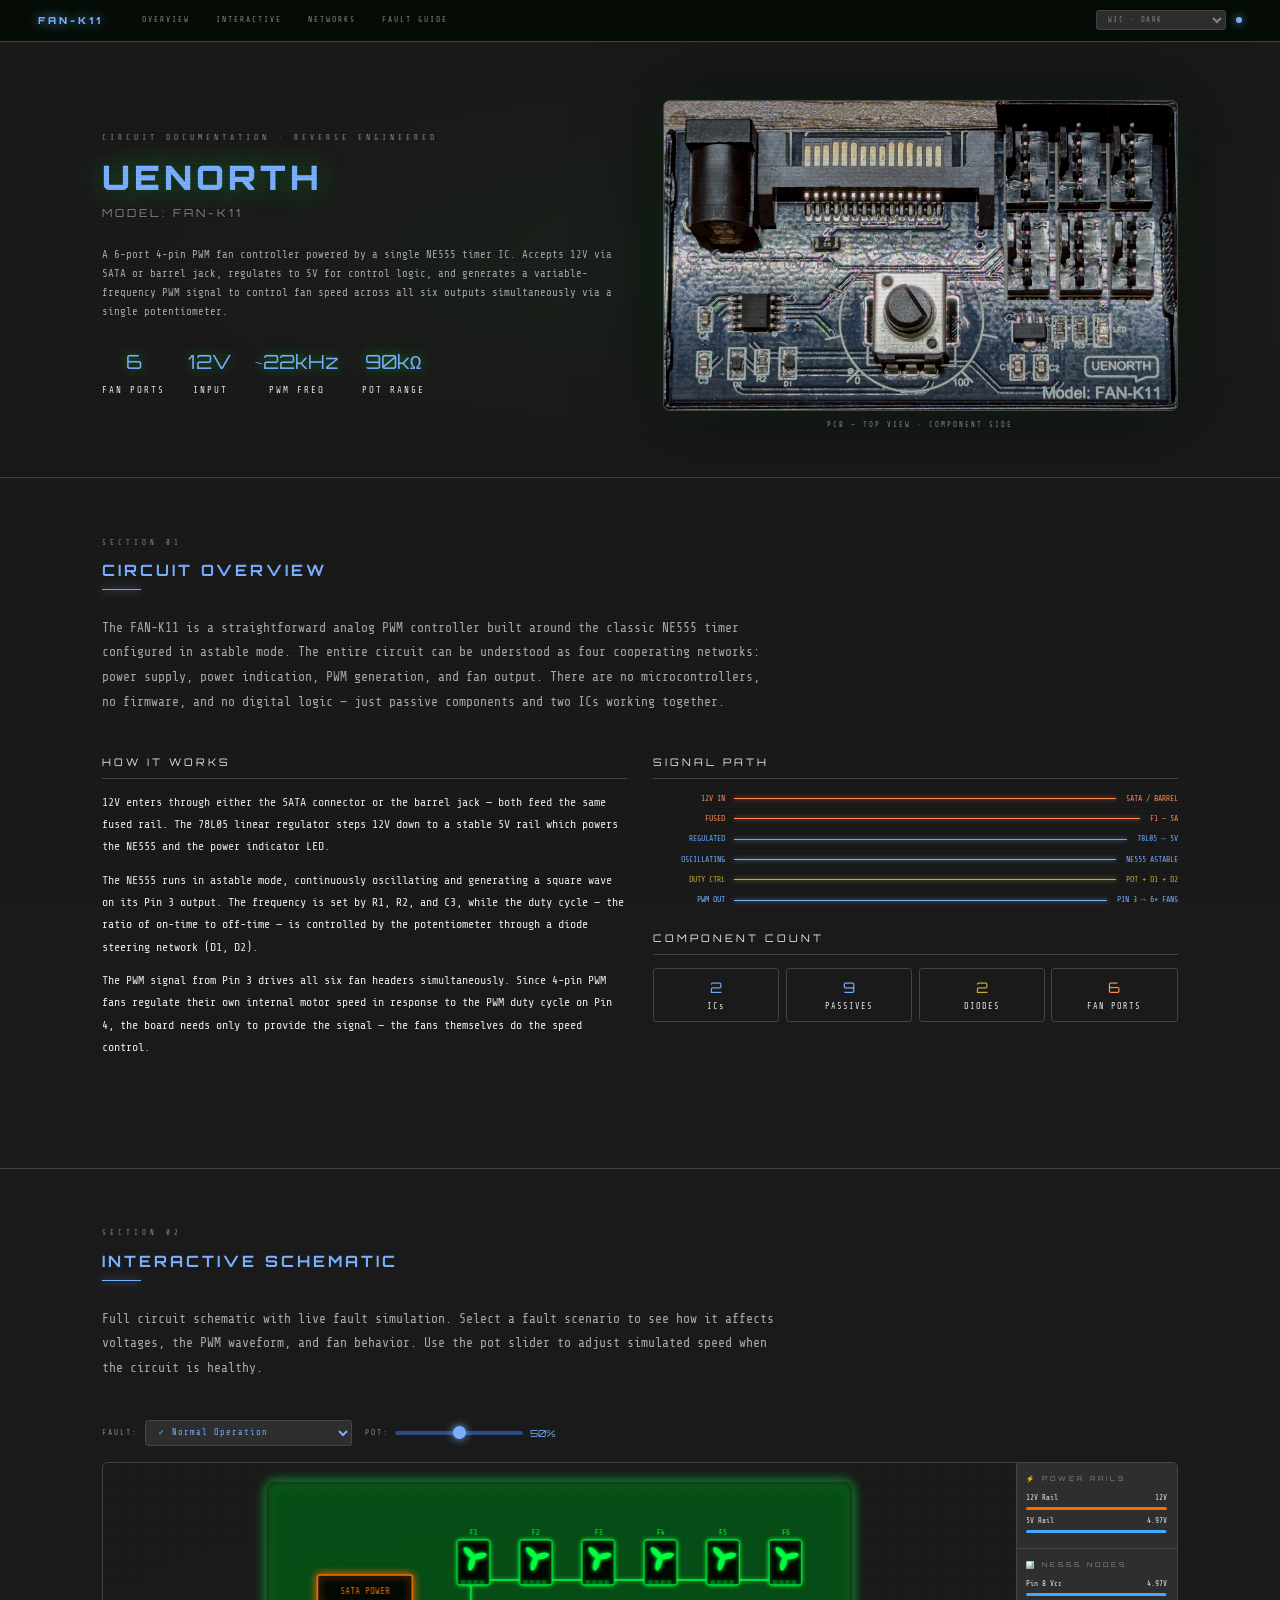
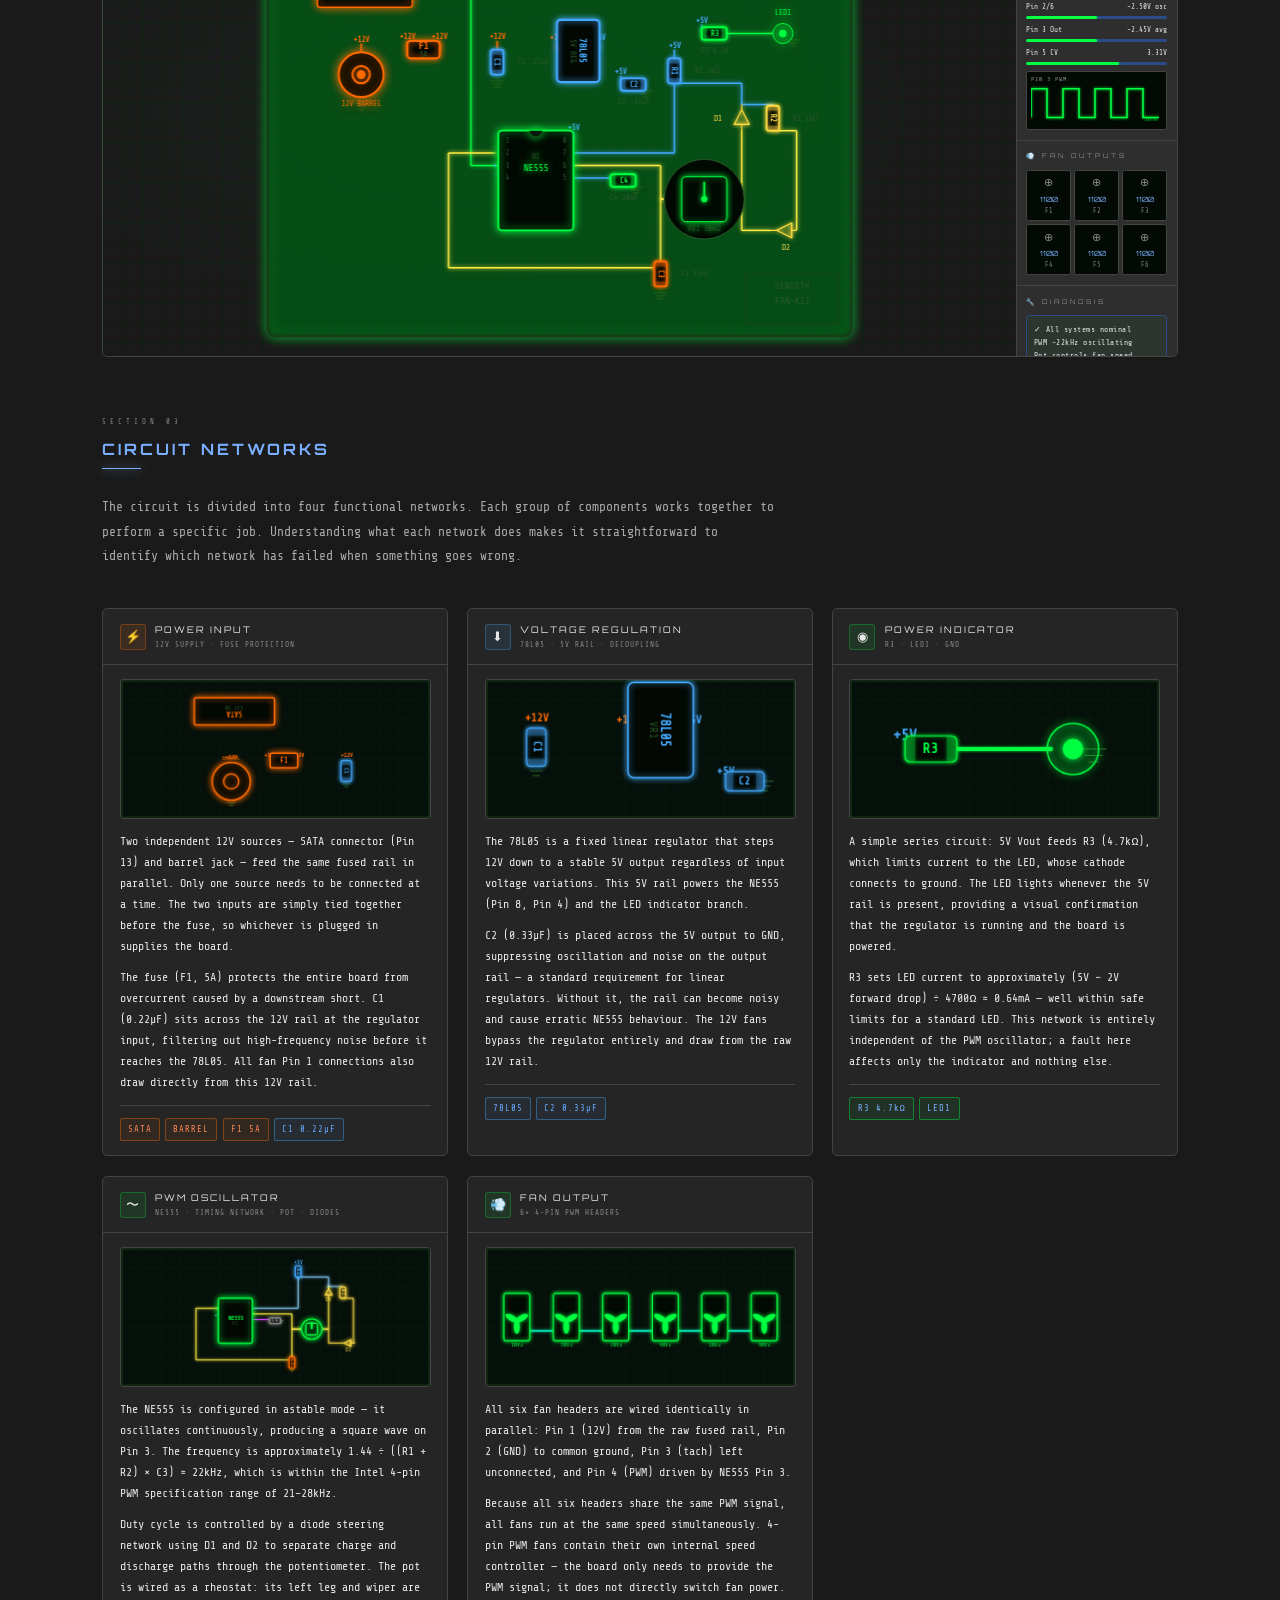
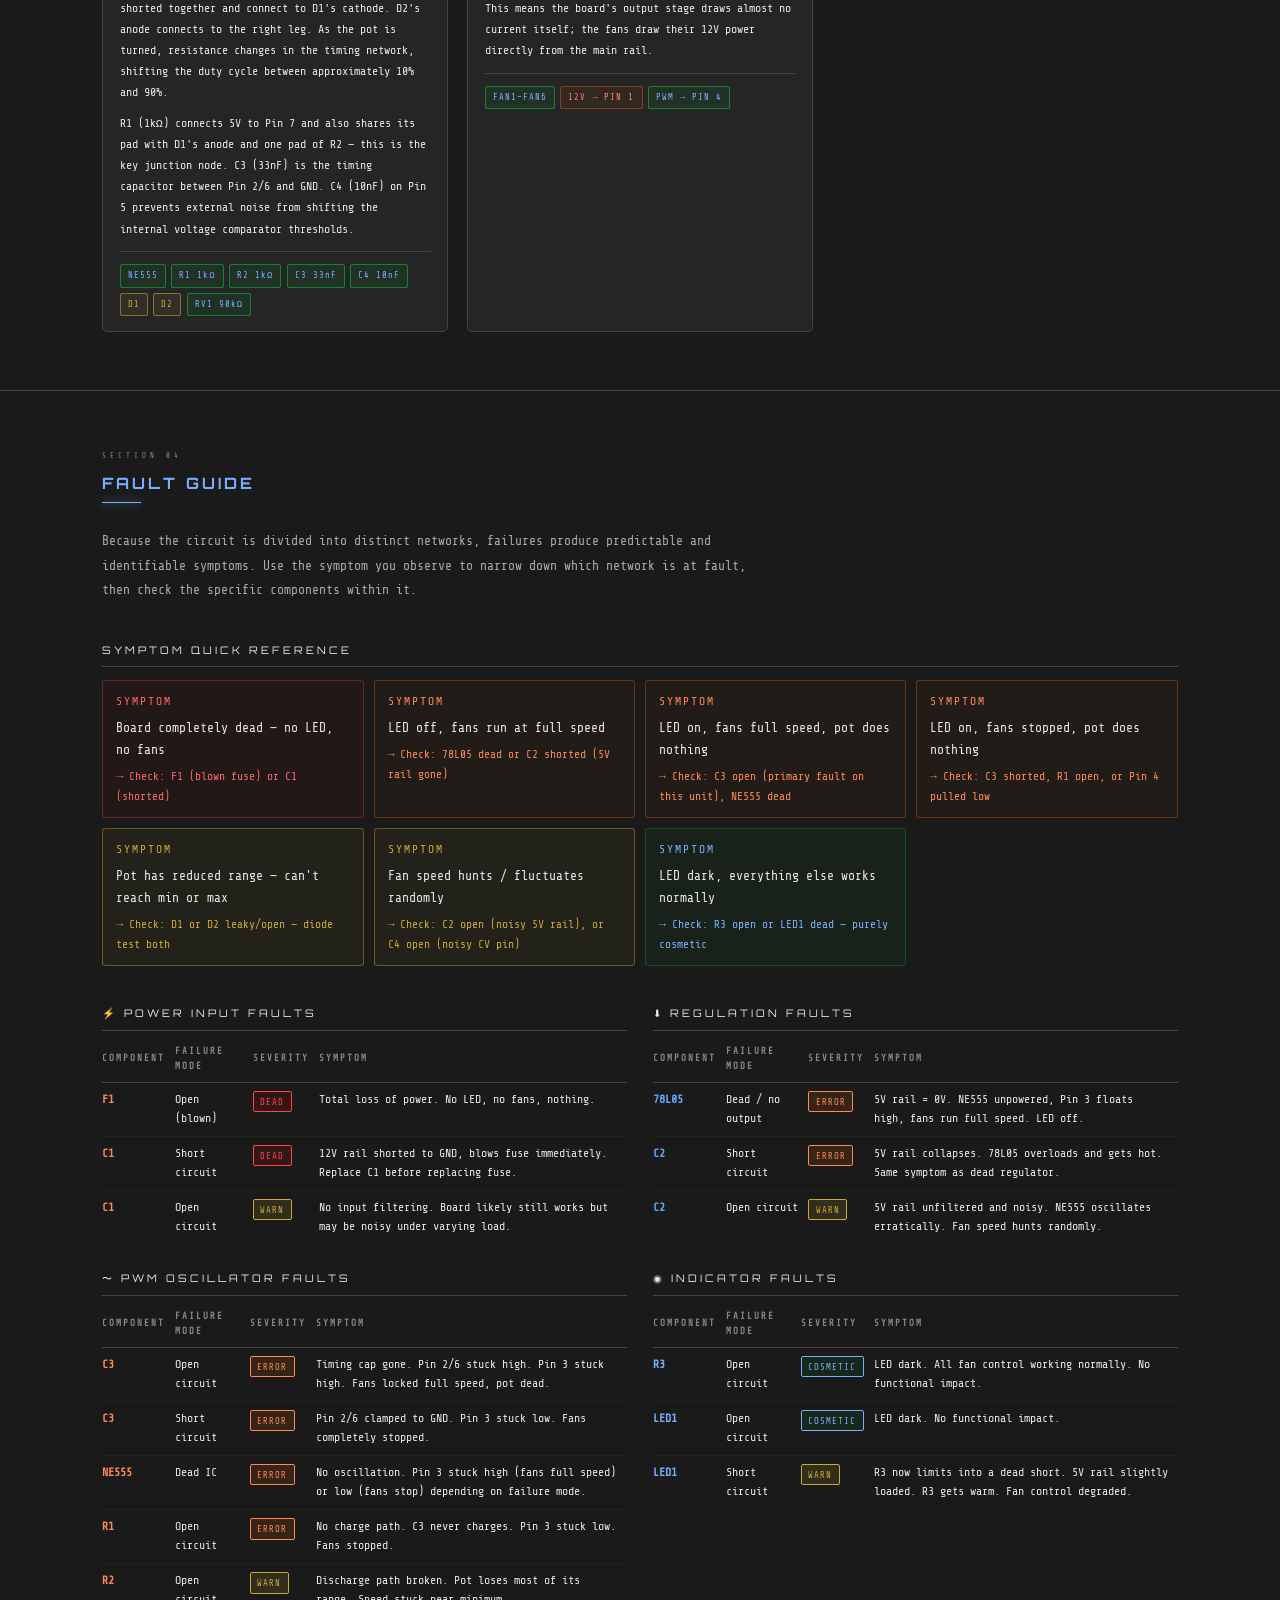
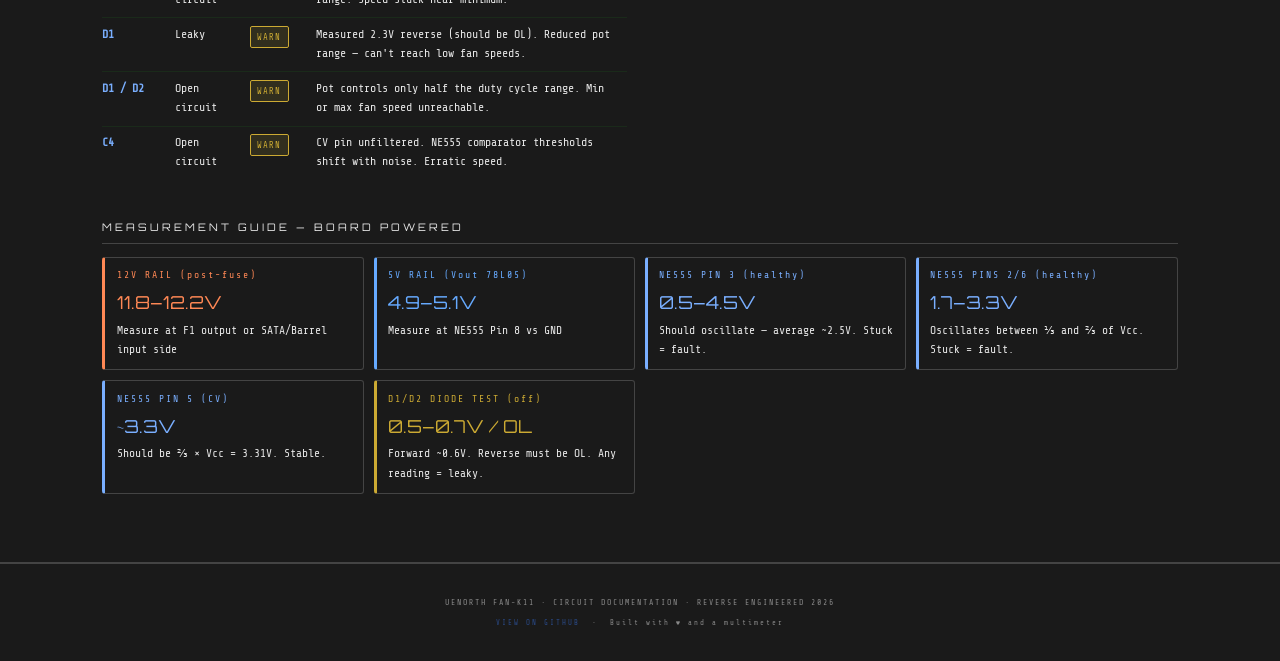
==== commit 94443ed5: "Provide theme options" ====
--- a/index.html
+++ b/index.html
@@ -4,7 +4,15 @@
 <meta charset="UTF-8">
 <meta name="viewport" content="width=device-width, initial-scale=1.0">
 <title>UENORTH FAN-K11 — Circuit Documentation</title>
+<link rel="stylesheet" href="css/themes.css">
 <link rel="stylesheet" href="css/style.css">
+<!-- Set theme before first paint to prevent flash of wrong theme -->
+<script>
+  (function(){
+    var themes=['a','b','c','d','e'];
+    document.documentElement.setAttribute('data-theme',themes[Math.floor(Math.random()*themes.length)]);
+  })();
+</script>
 </head>
 
 <!-- ── NAV ── -->
@@ -16,6 +24,13 @@
     <a href="#networks">NETWORKS</a>
     <a href="#faults">FAULT GUIDE</a>
   </div>
+  <select class="nav-theme-sel" id="themeSel" onchange="setTheme(this.value)" aria-label="Color theme">
+    <option value="a">P31 · PHOSPHOR</option>
+    <option value="b">AMBER · P7</option>
+    <option value="c">COLD OXIDE</option>
+    <option value="d">W3C · DEFAULT</option>
+    <option value="e">W3C · DARK</option>
+  </select>
   <div class="nav-dot"></div>
 </nav>
 
@@ -618,6 +633,7 @@
      sim.js    : canvas refs, state, animation loop    (needs FAULTS + drawSim)
      nav.js    : scroll-spy                            (needs sections in DOM)
   ── -->
+<script src="js/theme.js"></script>
 <script src="js/data.js"></script>
 <script src="js/draw.js"></script>
 <script src="js/sim.js"></script>
--- a/css/themes.css
+++ b/css/themes.css
@@ -0,0 +1,119 @@
+/* ─────────────────────────────────────────────────────────────────────────────
+   themes.css — color token definitions for all three themes
+   Applied via data-theme attribute on <html>.
+   A fallback matching Theme A is set on :root so the page renders correctly
+   even if JS hasn't run yet.
+───────────────────────────────────────────────────────────────────────────── */
+
+/* ── Fallback (no data-theme set) — matches Theme A ── */
+:root {
+  --bg:        #070f09;
+  --surface:   #0d1a0f;
+  --border:    #1d4020;
+  --trace:     #00e636;
+  --trace-dim: #00561a;
+  --label:     #88ee88;
+  --dim:       #5a8a5a;
+  --orange:    #ff7320;
+  --blue:      #44aaff;
+  --yellow:    #ffdd44;
+  --red:       #ff4444;
+  --panel:     #050c06;
+  --text:      #cce8cc;
+  --text-dim:  #789a78;
+}
+
+/* ── Theme A — Refined P31 Phosphor ── */
+:root[data-theme="a"] {
+  --bg:        #070f09;
+  --surface:   #0d1a0f;
+  --border:    #1d4020;
+  --trace:     #00e636;
+  --trace-dim: #00561a;
+  --label:     #88ee88;
+  --dim:       #5a8a5a;
+  --orange:    #ff7320;
+  --blue:      #44aaff;
+  --yellow:    #ffdd44;
+  --red:       #ff4444;
+  --panel:     #050c06;
+  --text:      #cce8cc;
+  --text-dim:  #789a78;
+}
+
+/* ── Theme B — Amber Phosphor ── */
+:root[data-theme="b"] {
+  --bg:        #0f0b03;
+  --surface:   #161008;
+  --border:    #3a2a08;
+  --trace:     #ffaa00;
+  --trace-dim: #6b4400;
+  --label:     #ffcc66;
+  --dim:       #7a6030;
+  --orange:    #ff6030;
+  --blue:      #55aaff;
+  --yellow:    #ffee88;
+  --red:       #ff4444;
+  --panel:     #0b0802;
+  --text:      #eedda0;
+  --text-dim:  #998855;
+}
+
+/* ── Theme C — Cold Oxide ── */
+:root[data-theme="c"] {
+  --bg:        #080c10;
+  --surface:   #0d1219;
+  --border:    #1a2d40;
+  --trace:     #00d4ff;
+  --trace-dim: #004a66;
+  --label:     #66ccee;
+  --dim:       #4a6a80;
+  --orange:    #ff8040;
+  --blue:      #4488ff;
+  --yellow:    #ffcc44;
+  --red:       #ff4455;
+  --panel:     #05090d;
+  --text:      #b8d4e8;
+  --text-dim:  #5a7a90;
+}
+
+/* ── Theme D — W3C Default ── */
+/* Raw browser-default energy. White canvas, black text, classic link blue.
+   Yellow and orange pulled dark enough to stay legible on white. */
+:root[data-theme="d"] {
+  --bg:        #ffffff;
+  --surface:   #f0f0f0;
+  --border:    #999999;
+  --trace:     #0000bb;
+  --trace-dim: #000066;
+  --label:     #000000;
+  --dim:       #555555;
+  --orange:    #cc3300;
+  --blue:      #0055bb;
+  --yellow:    #886600;
+  --red:       #cc0000;
+  --panel:     #e4e4e4;
+  --text:      #111111;
+  --text-dim:  #444444;
+}
+
+/* ── Theme E — W3C Dark ── */
+/* Browser force-dark energy. Neutral gray canvas, off-white text, the
+   slightly-off link blue that auto dark-mode generates. Not designed dark,
+   just inverted — like Dark Reader ran over a plain HTML page. */
+:root[data-theme="e"] {
+  --bg:        #1a1a1a;
+  --surface:   #252525;
+  --border:    #444444;
+  --trace:     #7aafff;
+  --trace-dim: #2a4a88;
+  --label:     #e8e8e8;
+  --dim:       #888888;
+  --orange:    #ff8855;
+  --blue:      #66aaff;
+  --yellow:    #ccaa33;
+  --red:       #ff6666;
+  --panel:     #2e2e2e;
+  --text:      #e8e8e8;
+  --text-dim:  #aaaaaa;
+}
--- a/css/style.css
+++ b/css/style.css
@@ -1,21 +1,6 @@
 @import url('https://fonts.googleapis.com/css2?family=Share+Tech+Mono&family=Orbitron:wght@400;700;900&display=swap');
 
-:root {
-  --bg: #08100a;
-  --surface: #0c160e;
-  --border: #1a3a1a;
-  --trace: #00ff41;
-  --trace-dim: #004d14;
-  --label: #7fff7f;
-  --dim: #3a6a3a;
-  --orange: #ff6b00;
-  --blue: #44aaff;
-  --yellow: #ffdd44;
-  --red: #ff4444;
-  --panel: #060d06;
-  --text: #c8e8c8;
-  --text-dim: #6a9a6a;
-}
+/* Color tokens are defined in themes.css — loaded before this file. */
 
 * { margin: 0; padding: 0; box-sizing: border-box; }
 body {
@@ -35,6 +20,23 @@
   z-index: 1000;
 }
 
+/* ── Fluid type scale ──────────────────────────────────────────────────────────
+   At 1080p  (1920px):  0.85vw ≈ 16px — comfortable web default
+   At 1440p  (2560px):  0.85vw ≈ 22px — meaningfully larger
+   At UW     (3440px):  0.85vw ≈ 29px — large without being overwhelming
+   Floor 13px covers phones; ceil 32px stops runaway growth on 5K+
+   ─────────────────────────────────────────────────────────────────────────── */
+html {
+  font-size: clamp(13px, 0.85vw, 32px);
+  scroll-behavior: smooth;
+}
+
+/* ── Focus accessibility ── */
+:focus-visible {
+  outline: 2px solid var(--trace);
+  outline-offset: 3px;
+}
+
 /* ── Nav ── */
 nav {
   position: sticky;
@@ -42,7 +44,7 @@
   z-index: 100;
   background: rgba(6,13,6,0.97);
   border-bottom: 1px solid var(--border);
-  padding: 0 2rem;
+  padding: 0 clamp(1rem, 3vw, 3rem);
   display: flex;
   align-items: center;
   gap: 0;
@@ -58,13 +60,17 @@
   text-shadow: 0 0 12px var(--trace);
   margin-right: 2rem;
   white-space: nowrap;
+  flex-shrink: 0;
 }
 .nav-links {
   display: flex;
   gap: 0;
   flex: 1;
   overflow-x: auto;
-}
+  scrollbar-width: none;
+  -ms-overflow-style: none;
+}
+.nav-links::-webkit-scrollbar { display: none; }
 .nav-links a {
   color: var(--dim);
   text-decoration: none;
@@ -77,34 +83,54 @@
   border-bottom: 2px solid transparent;
   transition: all 0.15s;
   white-space: nowrap;
+  /* minimum touch target height satisfied by height: 3.2rem at base sizes */
 }
 .nav-links a:hover { color: var(--trace); border-bottom-color: var(--trace); }
 .nav-links a.active { color: var(--trace); border-bottom-color: var(--trace); }
+.nav-theme-sel {
+  font-family: 'Share Tech Mono', monospace;
+  font-size: 0.55rem;
+  letter-spacing: 1.5px;
+  padding: 0.3rem 0.5rem;
+  min-width: 10rem;
+  border-radius: 0.2rem;
+  border: 1px solid var(--border);
+  background: var(--panel);
+  color: var(--dim);
+  cursor: pointer;
+  outline: none;
+  margin-left: auto;
+  margin-right: 0.75rem;
+  transition: border-color 0.15s, color 0.15s;
+  flex-shrink: 0;
+}
+.nav-theme-sel:hover,
+.nav-theme-sel:focus-visible {
+  border-color: var(--trace-dim);
+  color: var(--label);
+}
+.nav-theme-sel option { background: var(--panel); color: var(--text); }
+
 .nav-dot {
   width: 0.45rem; height: 0.45rem; border-radius: 50%;
   background: var(--trace); box-shadow: 0 0 8px var(--trace);
-  animation: blink 2s infinite; margin-left: auto;
+  animation: blink 2s infinite; flex-shrink: 0;
 }
 @keyframes blink { 0%,100%{opacity:1} 50%{opacity:0.2} }
 
 /* ── Layout ── */
-.container { max-width: 1600px; margin: 0 auto; padding: 0 3rem; }
-
-/* ── Fluid type scale ──────────────────────────────────────────────────────────
-   Sweet spot between original (too small) and previous attempt (too large):
-   At 1920px (1080p):    0.85vw = ~16px — same as a comfortable web default
-   At 3440px (ultrawide): 0.85vw = ~29px — meaningfully larger, not overwhelming
-   Floor of 14px covers tablets and small laptops.
-   ─────────────────────────────────────────────────────────────────────────── */
-html {
-  font-size: clamp(14px, 0.85vw, 36px);
-  scroll-behavior: smooth;
+/* Max-width grows with viewport: 1600px at 1080p, ~1800px cap on ultrawide.
+   Padding collapses gracefully on mobile. */
+.container {
+  max-width: clamp(1100px, 90vw, 1800px);
+  margin: 0 auto;
+  padding: 0 clamp(1rem, 3vw, 4rem);
 }
 
 /* ── Hero ── */
 #hero {
   border-bottom: 1px solid var(--border);
-  padding: 72px 0 56px;
+  padding: 4.5rem 0 3.5rem;
   background: radial-gradient(ellipse at 60% 50%, rgba(0,255,65,0.04) 0%, transparent 60%);
 }
 .hero-grid {
@@ -145,6 +171,7 @@
 .hero-stats {
   display: flex;
   gap: 1.75rem;
+  flex-wrap: wrap;
 }
 .stat { text-align: center; }
 .stat-val {
@@ -154,7 +181,7 @@
   display: block;
   text-shadow: 0 0 12px rgba(0,255,65,0.5);
 }
-.stat-label { font-size: 0.55rem; color: var(--dim); letter-spacing: 2px; }
+.stat-label { font-size: 0.7rem; color: var(--label); letter-spacing: 2px; }
 
 .hero-board { position: relative; }
 .board-img-wrap {
@@ -283,7 +310,6 @@
   gap: 2rem;
   margin-bottom: 3rem;
 }
-@media (max-width: 800px) { .fault-section-grid { grid-template-columns: 1fr; } }
 
 .fault-group-title {
   font-family: 'Orbitron', monospace;
@@ -355,18 +381,20 @@
   font-family: 'Share Tech Mono', monospace;
   font-size: 0.65rem;
   letter-spacing: 1px;
-  padding: 0.3rem 0.65rem;
+  padding: 0.35rem 0.65rem;
   border-radius: 0.2rem;
   border: 1px solid var(--border);
   background: var(--panel);
   color: var(--trace);
   cursor: pointer;
   outline: none;
+  /* min height for touch */
+  min-height: 2rem;
 }
 .ctrl-select option, .ctrl-select optgroup { background: var(--panel); color: var(--trace); }
 .ctrl-range {
   -webkit-appearance: none;
-  width: 10rem;
+  width: clamp(6rem, 10vw, 12rem);
   height: 4px;
   background: var(--trace-dim);
   border-radius: 2px;
@@ -374,7 +402,7 @@
 }
 .ctrl-range::-webkit-slider-thumb {
   -webkit-appearance: none;
-  width: 0.9rem; height: 0.9rem;
+  width: 1rem; height: 1rem;
   border-radius: 50%;
   background: var(--trace);
   box-shadow: 0 0 8px var(--trace);
@@ -387,14 +415,20 @@
   color: var(--trace);
   min-width: 2.25rem;
 }
+
+/* Schematic wrap: height is responsive via clamp.
+   - clamp floor (480px) keeps canvas usable on small laptops
+   - 55vh gives a generous viewport-proportional size on 1440p and ultrawide
+   - clamp ceil (820px) prevents runaway height on tall 4K displays
+   Sidebar width is capped at 16rem to stop it growing unwieldy at ultrawide. */
 .schematic-wrap {
   display: grid;
-  grid-template-columns: 1fr 15rem;
+  grid-template-columns: 1fr clamp(12rem, 15%, 16rem);
   gap: 0;
   border: 1px solid var(--border);
   border-radius: 0.4rem;
   overflow: hidden;
-  height: 560px;
+  height: clamp(480px, 55vh, 820px);
 }
 #simCanvas {
   width: 100%;
@@ -485,26 +519,27 @@
 }
 footer a { color: var(--trace-dim); text-decoration: none; }
 footer a:hover { color: var(--trace); }
+.footer-sub { margin-top: 0.5rem; font-size: 0.56rem; }
 
 /* ── Overview section ── */
-.overview-grid { display: grid; grid-template-columns: 1fr 1fr; gap: 32px; margin-bottom: 48px; }
-.overview-text  { font-size: 16px; color: var(--text); line-height: 1.9; margin-bottom: 14px; }
-
-.signal-path { display: flex; flex-direction: column; gap: 8px; }
-.signal-row  { display: flex; align-items: center; gap: 12px; }
-.signal-lbl  { width: 80px; text-align: right; font-size: 10px; color: var(--sig-c, var(--text)); }
+.overview-grid { display: grid; grid-template-columns: 1fr 1fr; gap: 2rem; margin-bottom: 3rem; }
+.overview-text  { font-size: 0.9rem; color: var(--text); line-height: 1.9; margin-bottom: 0.875rem; }
+
+.signal-path { display: flex; flex-direction: column; gap: 0.5rem; }
+.signal-row  { display: flex; align-items: center; gap: 0.75rem; }
+.signal-lbl  { width: 5.5rem; text-align: right; font-size: 0.625rem; color: var(--sig-c, var(--text)); flex-shrink: 0; }
 .signal-line { flex: 1; height: 1px; background: var(--sig-c, var(--border)); box-shadow: 0 0 4px var(--sig-c, transparent); }
-.signal-dst  { font-size: 10px; color: var(--sig-c, var(--text)); }
+.signal-dst  { font-size: 0.625rem; color: var(--sig-c, var(--text)); }
 .sig-orange  { --sig-c: var(--orange); }
 .sig-blue    { --sig-c: var(--blue); }
 .sig-green   { --sig-c: var(--trace); }
 .sig-yellow  { --sig-c: var(--yellow); }
 
-.count-wrap  { margin-top: 28px; }
-.count-grid  { display: grid; grid-template-columns: repeat(4, 1fr); gap: 8px; }
-.count-card  { text-align: center; padding: 8px; border: 1px solid var(--border); border-radius: 4px; }
-.count-val   { font-family: 'Orbitron', monospace; font-size: 18px; }
-.count-label { font-size: 8px; color: var(--dim); letter-spacing: 1px; }
+.count-wrap  { margin-top: 1.75rem; }
+.count-grid  { display: grid; grid-template-columns: repeat(4, 1fr); gap: 0.5rem; }
+.count-card  { text-align: center; padding: 0.5rem; border: 1px solid var(--border); border-radius: 0.25rem; }
+.count-val   { font-family: 'Orbitron', monospace; font-size: 1.125rem; }
+.count-label { font-size: 0.65rem; color: var(--label); letter-spacing: 1px; }
 
 /* ── Net icon color variants ── */
 .ni-orange { background: rgba(255,107,0,0.1);  border: 1px solid rgba(255,107,0,0.3); }
@@ -520,39 +555,77 @@
 .sim-pane--grow { flex: 1; }
 
 /* ── Symptom quick reference ── */
-.symptom-grid  { display: grid; grid-template-columns: repeat(auto-fill, minmax(260px, 1fr)); gap: 12px; margin-bottom: 48px; }
-.symptom-card  { padding: 14px 16px; border-radius: 4px; }
+.symptom-grid  {
+  display: grid;
+  grid-template-columns: repeat(auto-fill, minmax(16rem, 1fr));
+  gap: 0.75rem;
+  margin-bottom: 3rem;
+}
+.symptom-card  { padding: 0.875rem 1rem; border-radius: 0.25rem; }
 .sc-red    { border: 1px solid rgba(255,68,68,0.3);  background: rgba(255,0,0,0.04);    --sc-c: #ff6666; }
 .sc-orange { border: 1px solid rgba(255,107,0,0.3);  background: rgba(255,107,0,0.04);  --sc-c: var(--orange); }
 .sc-yellow { border: 1px solid rgba(255,221,68,0.3); background: rgba(255,221,68,0.04); --sc-c: var(--yellow); }
 .sc-green  { border: 1px solid rgba(0,255,65,0.2);   background: rgba(0,255,65,0.03);   --sc-c: var(--trace); }
-.symptom-label { font-size: 14px; letter-spacing: 2px; color: var(--sc-c); margin-bottom: 6px; }
-.symptom-text  { font-size: 18px; color: var(--text); margin-bottom: 8px; }
-.symptom-check { font-size: 16px; color: var(--sc-c); }
+.symptom-label { font-size: 0.875rem; letter-spacing: 2px; color: var(--sc-c); margin-bottom: 0.375rem; }
+.symptom-text  { font-size: 1rem; color: var(--text); margin-bottom: 0.5rem; }
+.symptom-check { font-size: 0.875rem; color: var(--sc-c); }
 
 /* ── Measurement guide ── */
-.meas-grid  { display: grid; grid-template-columns: repeat(auto-fill, minmax(260px, 1fr)); gap: 12px; margin-bottom: 12px; }
-.meas-card  { padding: 12px 14px; border: 1px solid var(--border); border-radius: 4px; }
+.meas-grid  {
+  display: grid;
+  grid-template-columns: repeat(auto-fill, minmax(16rem, 1fr));
+  gap: 0.75rem;
+  margin-bottom: 0.75rem;
+}
+.meas-card  { padding: 0.75rem 0.875rem; border: 1px solid var(--border); border-radius: 0.25rem; }
 .mc-orange { border-left: 3px solid var(--orange); --mc-c: var(--orange); }
 .mc-blue   { border-left: 3px solid var(--blue);   --mc-c: var(--blue); }
 .mc-green  { border-left: 3px solid var(--trace);  --mc-c: var(--trace); }
 .mc-yellow { border-left: 3px solid var(--yellow); --mc-c: var(--yellow); }
-.meas-label { font-size: 12px; letter-spacing: 2px; color: var(--mc-c); margin-bottom: 4px; }
-.meas-val   { font-family: 'Orbitron', monospace; font-size: 22px; color: var(--mc-c); }
-.meas-note  { font-size: 14px; color: var(--text); margin-top: 4px; }
-
-/* ── Footer ── */
-.footer-sub { margin-top: 8px; font-size: 9px; }
-
-/* ── Responsive ── */
+.meas-label { font-size: 0.75rem; letter-spacing: 2px; color: var(--mc-c); margin-bottom: 0.25rem; }
+.meas-val   { font-family: 'Orbitron', monospace; font-size: 1.375rem; color: var(--mc-c); }
+.meas-note  { font-size: 0.875rem; color: var(--text); margin-top: 0.25rem; }
+
+/* ── Responsive: tablet (≤ 900px) ── */
 @media (max-width: 900px) {
   .hero-grid { grid-template-columns: 1fr; }
-  .schematic-wrap { grid-template-columns: 1fr; height: auto; }
-  .sim-sidebar { height: 18rem; }
-}
+  .overview-grid { grid-template-columns: 1fr; }
+  .fault-section-grid { grid-template-columns: 1fr; }
+
+  /* Schematic stacks: canvas on top, sidebar scrolls below */
+  .schematic-wrap {
+    grid-template-columns: 1fr;
+    height: auto;
+  }
+  /* Give the canvas a fixed height when stacked so resizeSim() gets a real clientHeight */
+  #simCanvas { height: clamp(320px, 55vw, 520px); }
+  .sim-sidebar { height: 20rem; border-left: none; border-top: 1px solid var(--border); }
+}
+
+/* ── Responsive: mobile (≤ 600px) ── */
 @media (max-width: 600px) {
-  .container { padding: 0 1rem; }
+  nav { padding: 0 0.75rem; }
+  .nav-logo { font-size: 0.65rem; margin-right: 1rem; }
+  .nav-links a { padding: 0 0.75rem; font-size: 0.55rem; }
+
   .hero-title { font-size: 1.8rem; }
-  nav { padding: 0 1rem; }
-}
-
+  .hero-stats { gap: 1.25rem; }
+
+  section { padding: 3rem 0; }
+  .count-grid { grid-template-columns: repeat(2, 1fr); }
+}
+
+/* ── Responsive: large / ultrawide (≥ 1800px) ── */
+@media (min-width: 1800px) {
+  /* On very wide screens, allow network cards to use more columns */
+  .networks {
+    grid-template-columns: repeat(auto-fill, minmax(22rem, 1fr));
+  }
+  /* Symptom and measurement grids can spread wider */
+  .symptom-grid {
+    grid-template-columns: repeat(auto-fill, minmax(18rem, 1fr));
+  }
+  .meas-grid {
+    grid-template-columns: repeat(auto-fill, minmax(18rem, 1fr));
+  }
+}
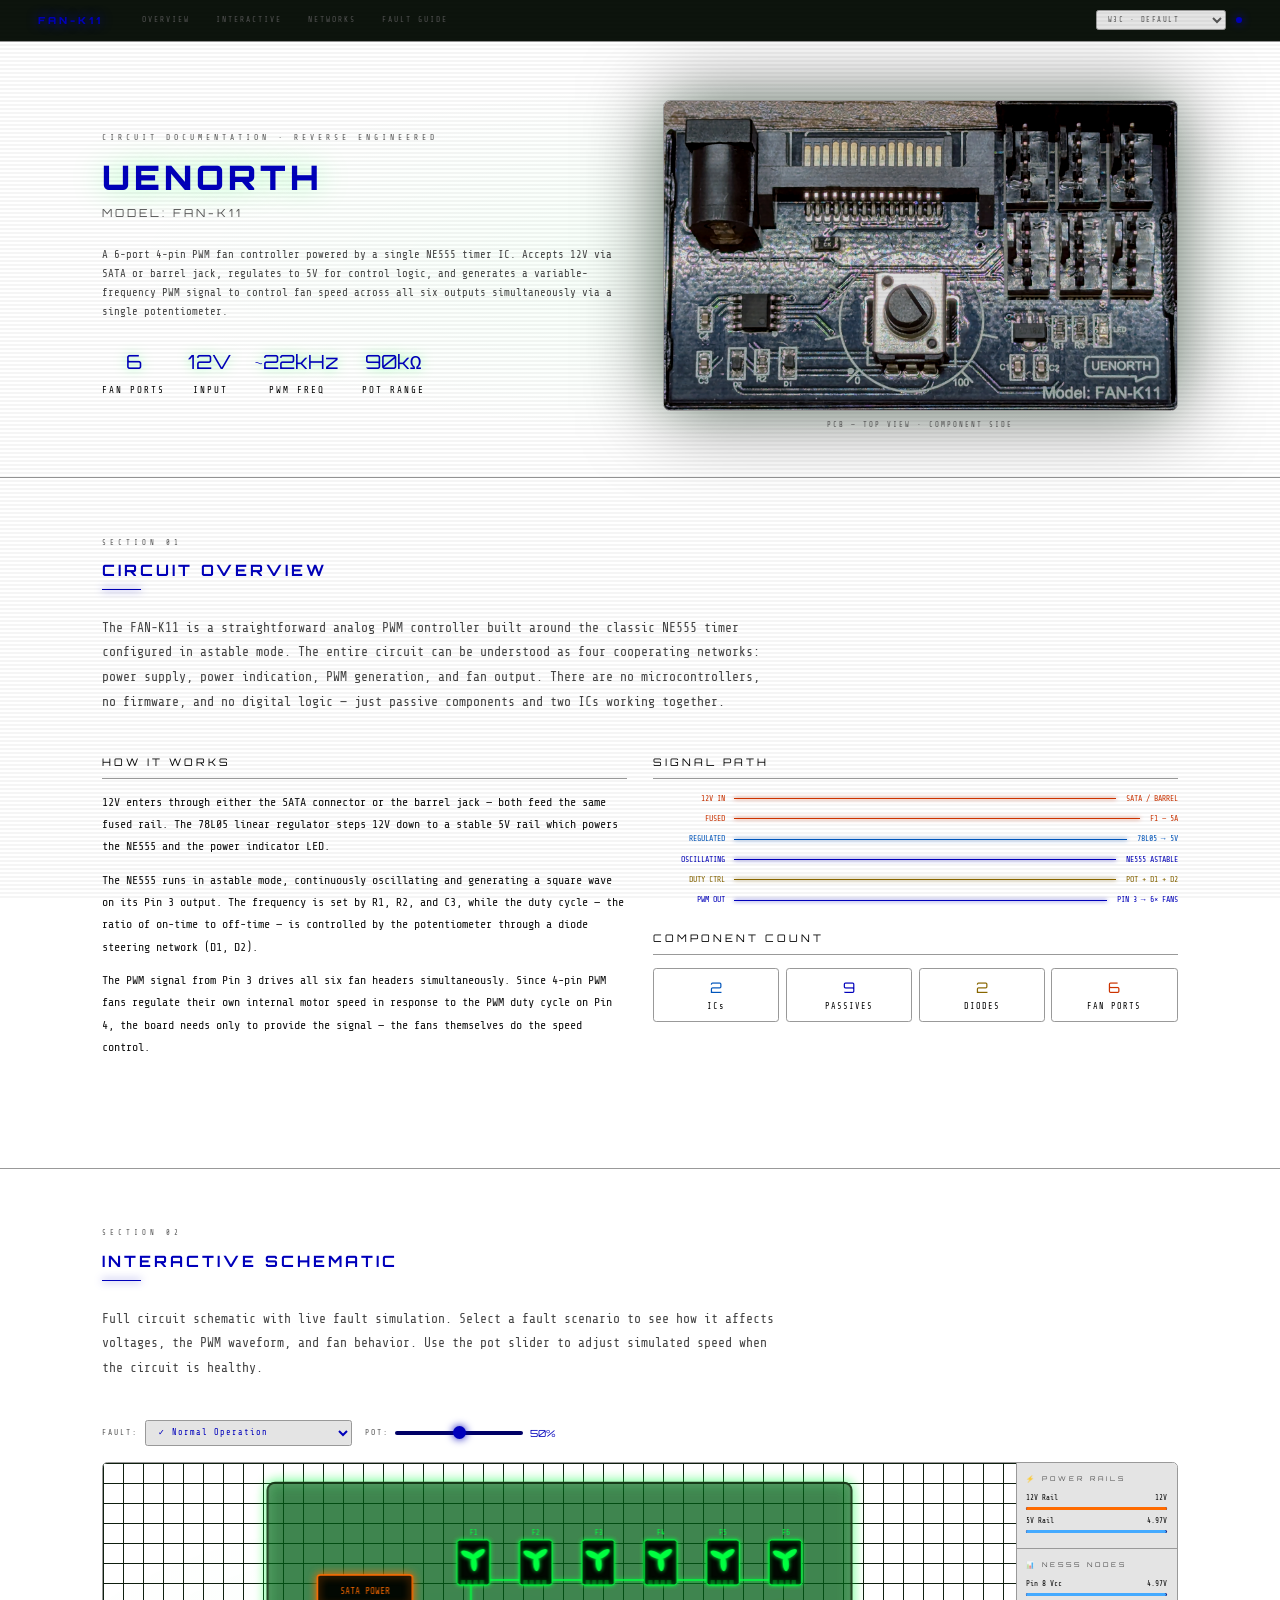
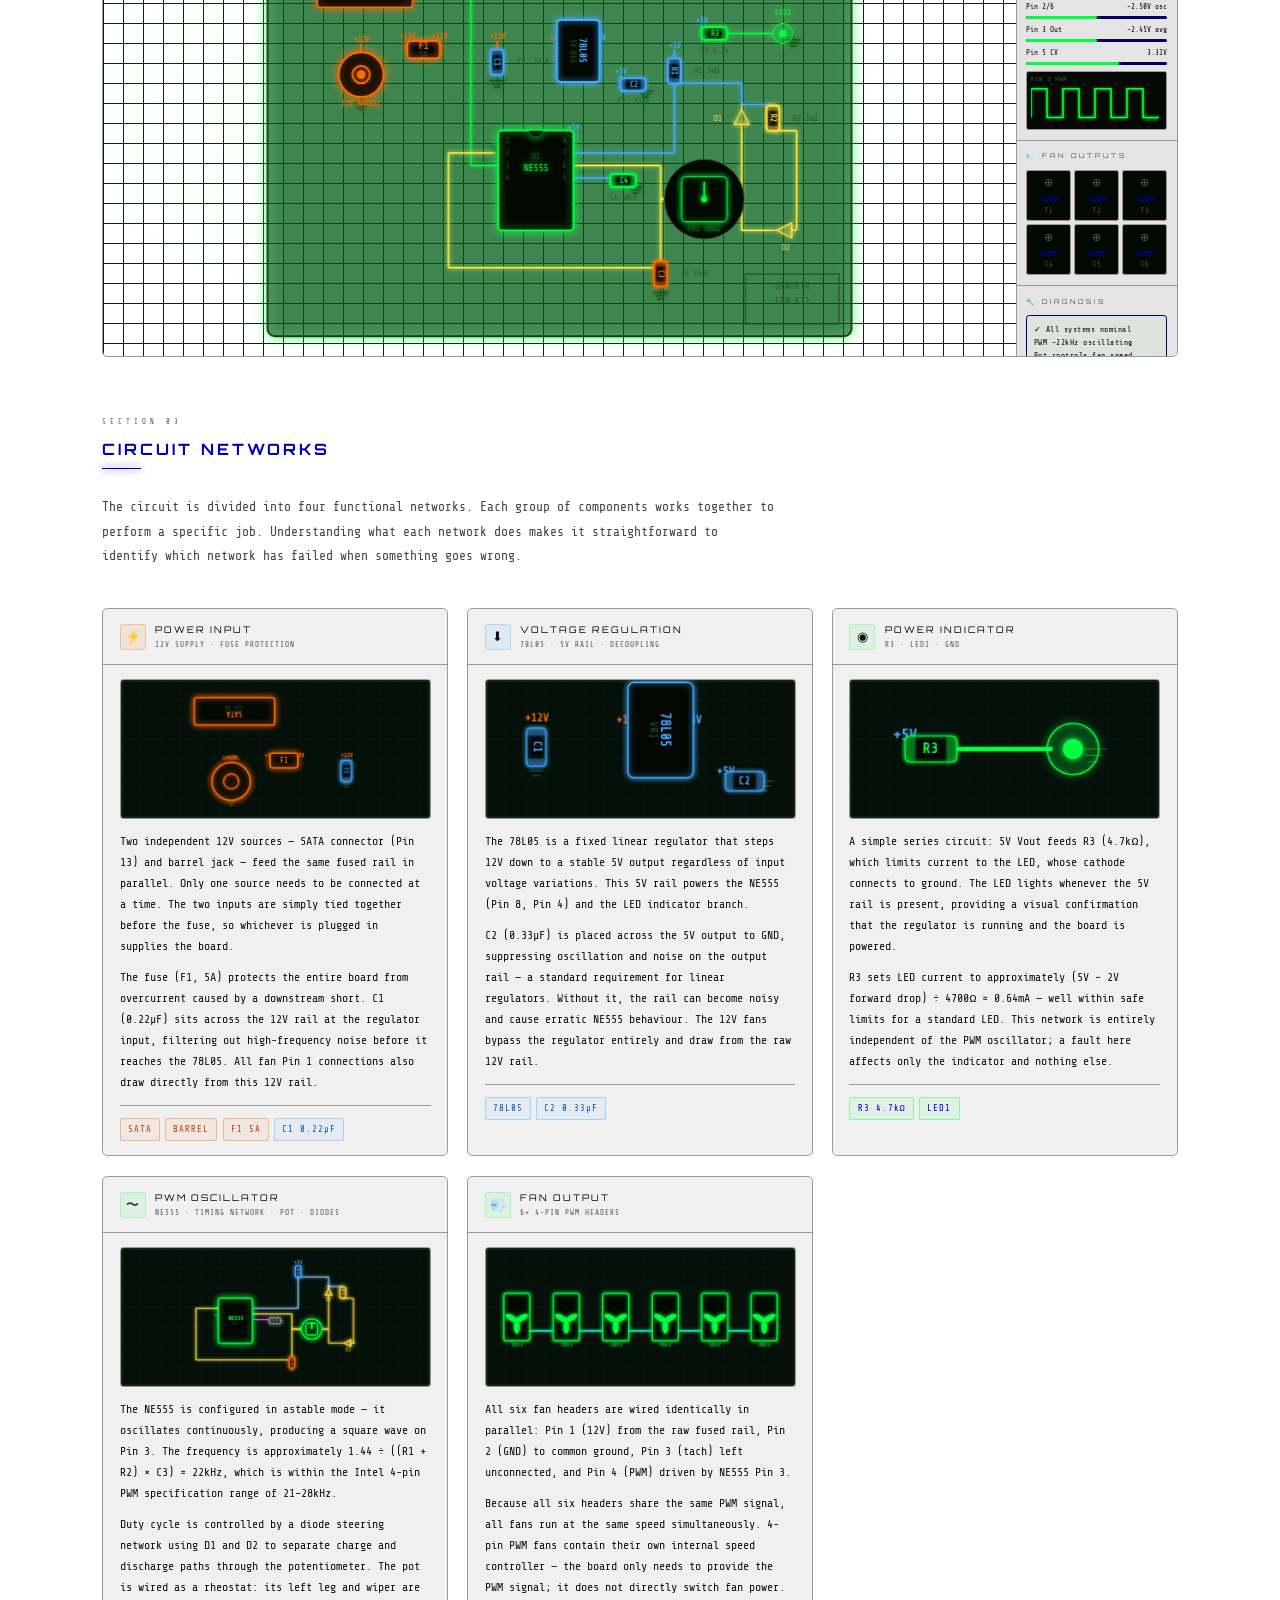
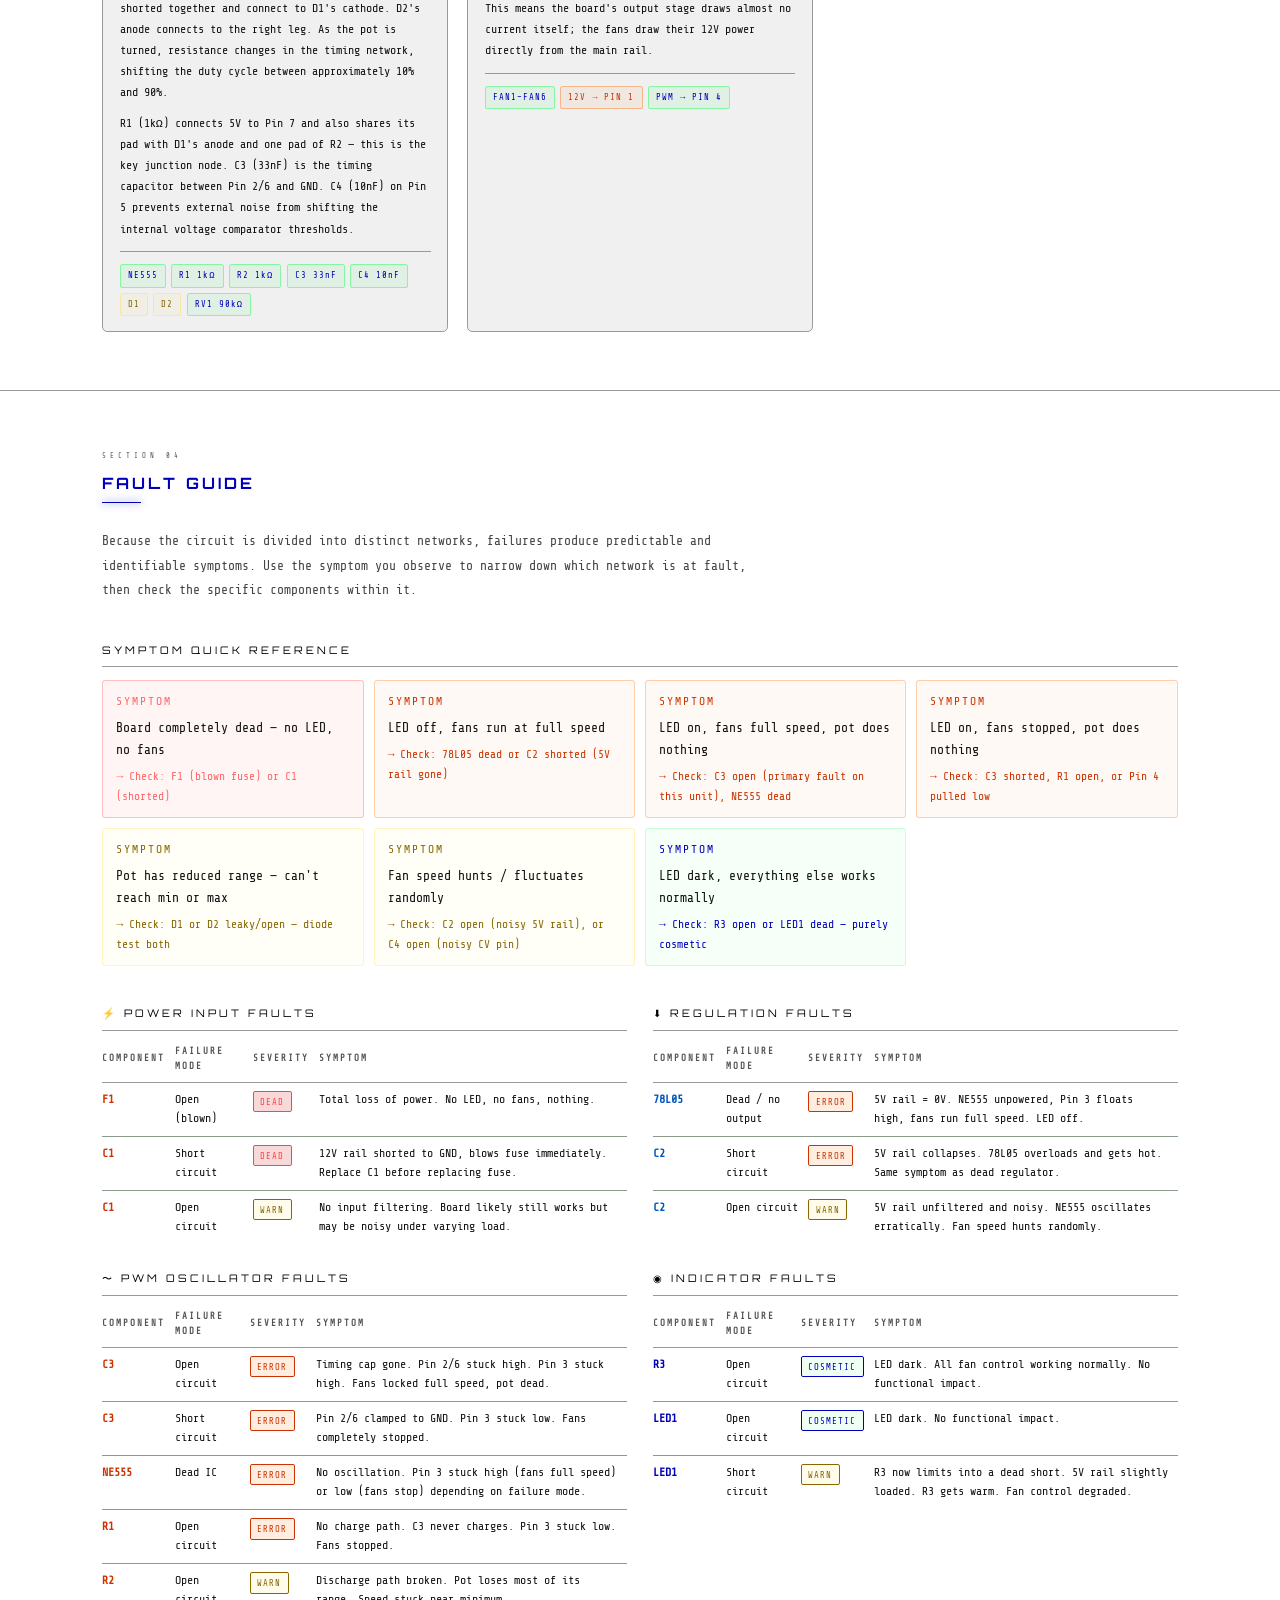
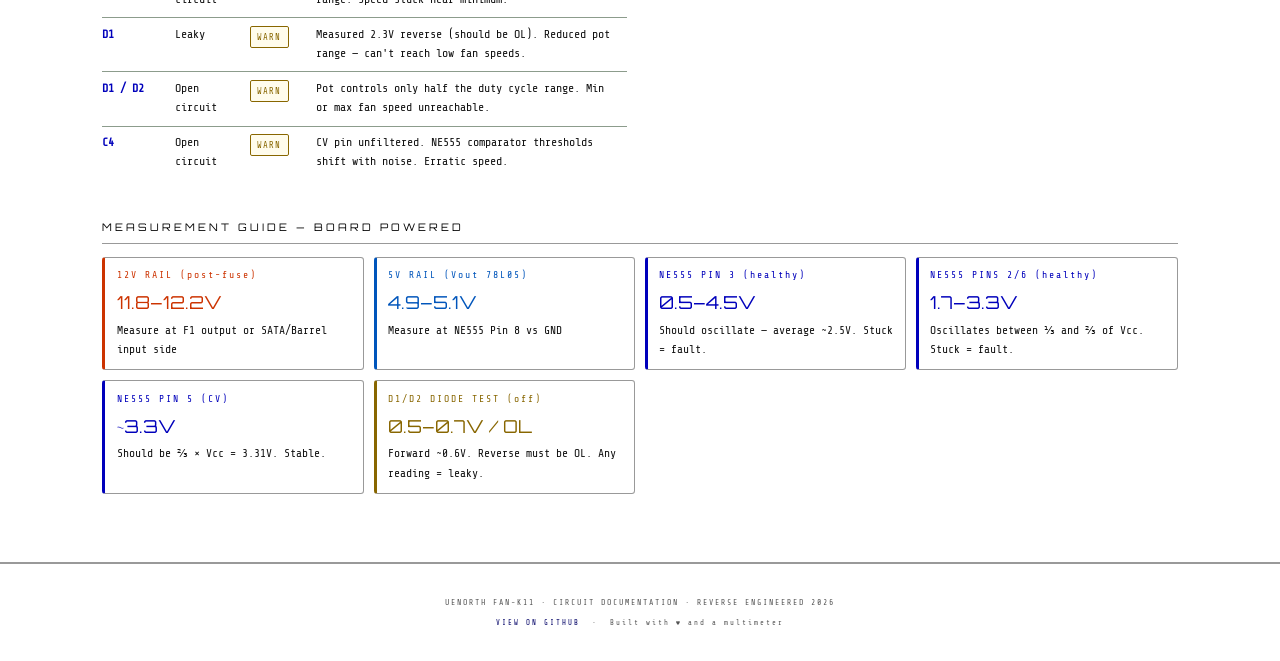
==== commit 119f0502: "fix mobile navigation" ====
--- a/index.html
+++ b/index.html
@@ -230,6 +230,7 @@
         </div>
       </div>
     </div>
+    <div class="sim-touch-hint">PINCH TO ZOOM &nbsp;·&nbsp; DRAG TO PAN &nbsp;·&nbsp; TAP COMPONENT FOR VALUE &nbsp;·&nbsp; DOUBLE-TAP TO RESET</div>
   </div>
 </section>
 
--- a/css/style.css
+++ b/css/style.css
@@ -434,10 +434,19 @@
   width: 100%;
   height: 100%;
   display: block;
+  touch-action: none; /* let JS own all touch gestures */
   background: radial-gradient(ellipse at 40% 50%, rgba(0,255,65,0.03) 0%, transparent 60%),
     linear-gradient(#0f1f0f 1px, transparent 1px),
     linear-gradient(90deg, #0f1f0f 1px, transparent 1px);
   background-size: auto, 20px 20px, 20px 20px;
+}
+.sim-touch-hint {
+  display: none;
+  text-align: center;
+  font-size: 0.55rem;
+  color: var(--dim);
+  letter-spacing: 1.5px;
+  padding: 0.5rem 0 0;
 }
 .sim-sidebar {
   border-left: 1px solid var(--border);
@@ -600,6 +609,7 @@
   /* Give the canvas a fixed height when stacked so resizeSim() gets a real clientHeight */
   #simCanvas { height: clamp(320px, 55vw, 520px); }
   .sim-sidebar { height: 20rem; border-left: none; border-top: 1px solid var(--border); }
+  .sim-touch-hint { display: block; }
 }
 
 /* ── Responsive: mobile (≤ 600px) ── */
